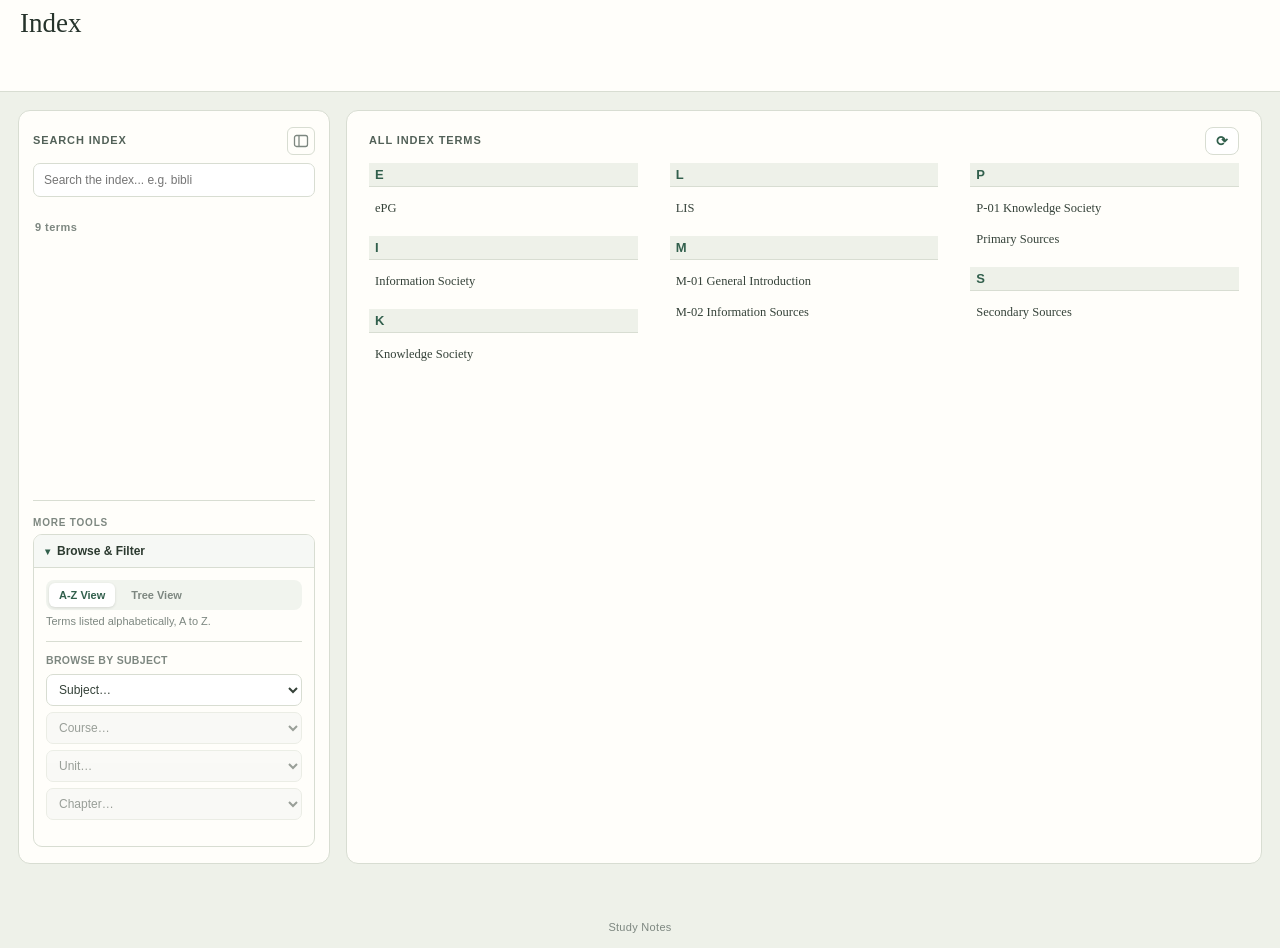
==== index-directory.html @ a04902ff "feat(index-directory): enhance sorting functionality with descriptive captions for sort views" ====
<!DOCTYPE html>
<html lang="en">
<head>
    <meta charset="UTF-8">
    <meta name="viewport" content="width=device-width, initial-scale=1.0">
    <title>Index — Study Notebook</title>

    <link rel="stylesheet" href="css/style.css">
</head>

<body class="index-directory-page">

    <header class="app-header">
        <h1>Index</h1>
    </header>

    <main class="index-directory-shell">
        <section id="index-directory-workspace" class="index-directory-workspace">

            <!-- LEFT: search + room for future index tools -->
            <aside id="index-left-panel" class="panel index-directory-left">
                <div class="panel-heading-row">
                    <div class="panel-heading">SEARCH INDEX</div>
                    <button type="button" id="index-directory-toggle" class="panel-collapse-btn"
                            title="Collapse search panel" aria-label="Collapse search panel"
                            aria-expanded="true">
                        <svg width="16" height="16" viewBox="0 0 16 16" fill="none"
                             xmlns="http://www.w3.org/2000/svg" aria-hidden="true">
                            <rect x="1.5" y="2.5" width="13" height="11" rx="2" stroke="currentColor" stroke-width="1.3"/>
                            <line x1="6" y1="2.5" x2="6" y2="13.5" stroke="currentColor" stroke-width="1.3"/>
                        </svg>
                    </button>
                </div>

                <div id="index-directory-resizer" class="panel-resizer"
                     title="Drag this RIGHT edge left/right to resize"></div>

                <div class="index-search-wrap">
                    <input type="text" id="index-directory-search" class="index-search-input"
                           placeholder="Search the index... e.g. bibli" autocomplete="off">
                </div>

                <div id="index-directory-count" class="index-directory-count"></div>

                <!-- MORE TOOLS is the umbrella section for this panel —
                     each tool inside it (starting with Browse & Filter)
                     is its own collapsible block, so future tools can
                     be added here without the panel growing unbounded. -->
                <div class="index-directory-more">
                    <div class="index-directory-more-title">MORE TOOLS</div>

                    <div class="index-tool-accordion">
                        <button type="button" id="browse-filter-toggle" class="index-tool-accordion-header"
                                aria-expanded="true" aria-controls="browse-filter-body">
                            <span class="index-tool-accordion-chevron" aria-hidden="true">▾</span>
                            <span>Browse &amp; Filter</span>
                        </button>
                        <div id="browse-filter-body" class="index-tool-accordion-body">
                            <div class="index-sort-toggle" role="tablist" aria-label="Index sort order">
                                <button type="button" class="index-sort-btn active" data-index-sort="az"
                                        title="List every term alphabetically">A-Z View</button>
                                <button type="button" class="index-sort-btn" data-index-sort="hierarchy"
                                        title="Group terms by Subject → Course → Unit → Chapter">Tree View</button>
                            </div>
                            <p id="index-sort-caption" class="index-sort-caption">Terms listed alphabetically, A to Z.</p>

                            <div class="index-scope-filter">
                                <div class="index-scope-filter-title">Browse by Subject</div>
                                <select id="scope-subject" class="index-scope-select">
                                    <option value="">Subject…</option>
                                </select>
                                <select id="scope-course" class="index-scope-select" disabled>
                                    <option value="">Course…</option>
                                </select>
                                <select id="scope-unit" class="index-scope-select" disabled>
                                    <option value="">Unit…</option>
                                </select>
                                <select id="scope-chapter" class="index-scope-select" disabled>
                                    <option value="">Chapter…</option>
                                </select>
                                <div class="index-scope-actions">
                                    <button type="button" id="scope-view-tree-btn" class="index-scope-clear-btn" hidden>View in Tree</button>
                                    <button type="button" id="scope-clear-btn" class="index-scope-clear-btn" hidden>Clear scope</button>
                                </div>
                                <div id="scope-term-count" class="index-scope-count"></div>
                            </div>
                        </div>
                    </div>
                </div>
            </aside>

            <!-- RIGHT: every index term, multi-column, scrollable -->
            <section id="index-directory-right-panel" class="panel index-directory-right">
                <div class="panel-heading-row">
                    <div class="panel-heading">ALL INDEX TERMS</div>
                    <div class="index-directory-right-controls">
                        <button type="button" id="index-directory-refresh" class="index-directory-refresh-btn"
                                title="Refresh index" aria-label="Refresh index">⟳</button>
                    </div>
                </div>
                <div id="index-directory-columns" class="index-directory-columns"></div>
                <div id="index-directory-hierarchy" class="index-directory-hierarchy" hidden></div>
            </section>

        </section>
    </main>

    <footer class="app-footer">Study Notes</footer>

    <script src="data/study-data.js"></script>
    <script src="js/index-data.js"></script>
    <script src="js/index-directory.js"></script>
</body>
</html>
---- css/style.css ----
/* =========================================================
   PROJECT ALPHA — STUDY NOTEBOOK
   Step 1: visual/layout foundation
   ========================================================= */

* {
    box-sizing: border-box;
}

:root {
    --page: #eef1e9;
    --paper: #fffefa;
    --line: #d8ddd2;
    --text: #26332b;
    --muted: #7d8780;
    --green: #315f4c;
    --green-soft: #e4ece4;
}

html,
body {
    width: 100%;
    height: 100%;
    margin: 0;
}

body {
    background: var(--page);
    color: var(--text);
    font-family: Georgia, "Times New Roman", serif;
    /* The three panels below still fill the full viewport height (see
       .workspace); this only lets the page scroll far enough to reach the
       footer instead of clipping it off. */
    overflow-x: hidden;
    overflow-y: auto;
}

.app-footer {
    height: 34px;
    margin-top: 14px;
    box-sizing: border-box;
    padding: 8px 20px;
    text-align: center;
    color: var(--muted);
    font: 11px/1 Arial, sans-serif;
    letter-spacing: .3px;
}

/* Header */
.app-header {
    height: 110px;
    padding: 0 20px;
    display: flex;
    align-items: flex-start;
    background: var(--paper);
    border-bottom: 1px solid var(--line);
}

.app-header h1 {
    margin: 0;
    padding-top: 2px;
    font-size: 27px;
    font-weight: 500;
}

/* Three-panel workspace */
.workspace {
    height: calc(100vh - 110px);
    display: grid;
    grid-template-columns: 360px minmax(300px, 1fr) 360px;
    gap: 0;
    overflow: hidden;
}

/* Panels */
.panel {
    min-width: 0;
    min-height: 0;
    margin-top: 18px;
    margin-bottom: 18px;
    background: var(--paper);
    border: 1px solid var(--line);
    border-radius: 12px;
    overflow: auto;
}

/* The panel itself exposes a narrow resize zone at its OUTER edge. */
#left-panel {
    position: relative;
}

#right-panel {
    position: relative;
}

#left-panel {
    margin-left: 18px;
    margin-right: 8px;
    padding: 16px 14px;
    overflow-x: hidden;
}

#middle-panel {
    margin-left: 10px;
    margin-right: 10px;
    padding: 0 34px 34px;
}

#right-panel {
    margin-left: 8px;
    margin-right: 18px;
    padding: 16px 14px;
    overflow-x: hidden;
}

/* Headings */
.panel-heading {
    margin-bottom: 16px;
    color: var(--muted);
    font-family: Arial, sans-serif;
    font-size: 13px;
    letter-spacing: .08em;
}

/* Middle placeholder */
#topic-content {
    max-width: 820px;
    margin: 0 auto;
}

#topic-content > h2 {
    margin: 0 0 8px;
    font-size: 20px;
    font-weight: 700;
    font-style: normal;
    color: var(--text);
    text-align: left;
}

#topic-content > p {
    margin: 0;
    color: var(--muted);
    font-size: 17px;
    line-height: 1.6;
    font-style: italic;
    text-align: center;
}

/* Uploaded/authored content (Definition, Explanation, Example) reads
   as plain, left-aligned book content — not centered/italic like the
   "select a topic" placeholder above. */
.topic-section {
    text-align: left;
}

/* =========================================================
   Responsive foundation
   ========================================================= */

@media (max-width: 900px) {
    body {
        overflow: auto;
    }

    .workspace {
        height: auto;
        overflow: visible;
        grid-template-columns: 240px minmax(0, 1fr);
    }

    #right-panel {
        grid-column: 1 / -1;
        margin: 10px 18px 18px;
    }
}

@media (max-width: 650px) {
    .workspace {
        display: block;
    }

    .panel {
        margin: 10px 12px;
        height: auto;
        max-height: none;
    }

    #middle-panel {
        padding: 0 20px 25px;
    }
}


/* =========================================================
   STEP 2 — HORIZONTAL PANEL RESIZERS
   Only LEFT/RIGHT panel WIDTH can be changed by dragging.
   Panel HEIGHT is not resizable.

   Desktop-only: scoped to min-width:901px so it never fights
   the mobile/tablet layout rules above. Previously this rule
   had no media guard at all, so it silently overrode the
   900px and 650px mobile rules' grid-template-columns for any
   viewport between 650px-900px (tablets, phones in landscape,
   phablets) — forcing a 1020px-wide 3-column grid onto a
   narrower screen. Combined with .workspace's overflow:hidden,
   that pushed the right-panel (References/Index) off-screen
   with no scrollbar to reach it.
   ========================================================= */

@media (min-width: 901px) {
    .workspace {
        --left-width: 360px;
        --right-width: 360px;
        grid-template-columns:
            var(--left-width)
            minmax(300px, 1fr)
            var(--right-width);
        /* Progressive enhancement: smooth column resize when a panel
           is collapsed/expanded via the toggle button. Dragging (STEP 2)
           still updates the same custom properties directly, so this
           transition only visibly plays on the collapse/expand action
           (JS briefly disables it during drag — see enablePanelResizing). */
        transition: grid-template-columns 220ms ease;
    }
}

/* =========================================================
   STEP 4 — SIDEBAR COLLAPSE (in addition to drag-to-resize)
   Left/right panels can be collapsed to a slim strip via a
   toggle button. Collapsing does not remove the drag-resizer
   from the DOM — it is just disabled/hidden while collapsed —
   so expanding restores the previous drag-resize behaviour
   unchanged. The freed width is absorbed by the middle CONTENT
   panel automatically, since it is the grid's 1fr track.
   ========================================================= */

.panel-heading-row {
    display: flex;
    align-items: center;
    justify-content: space-between;
    gap: 8px;
    margin-bottom: 8px;
}

.panel-heading-row .panel-heading {
    margin-bottom: 0;
}

.right-panel-header {
    display: flex;
    align-items: center;
    gap: 10px;
    margin: 0 0 14px;
}

.right-panel-header .right-panel-tabs {
    margin: 0;
    padding-bottom: 0;
    border-bottom: 0;
    flex: 1;
    min-width: 0;
}

.panel-collapse-btn {
    flex: none;
    display: flex;
    align-items: center;
    justify-content: center;
    width: 28px;
    height: 28px;
    padding: 0;
    background: transparent;
    border: 1px solid var(--line);
    border-radius: 6px;
    color: var(--muted);
    cursor: pointer;
}

.panel-collapse-btn:hover {
    background: #f1f4ee;
    color: var(--green);
    border-color: #aebcb1;
}

/* Collapsed state: hide everything in the panel except its
   heading row/toggle button, and shrink to a slim strip. */
#left-panel.panel-collapsed,
#right-panel.panel-collapsed {
    padding-left: 8px;
    padding-right: 8px;
    overflow: hidden;
}

#left-panel.panel-collapsed .panel-heading-row,
#right-panel.panel-collapsed .right-panel-header {
    justify-content: center;
}

#left-panel.panel-collapsed .panel-heading,
#left-panel.panel-collapsed .tree-toolbar,
#left-panel.panel-collapsed #study-tree,
#left-panel.panel-collapsed #tree-actions {
    display: none;
}

#right-panel.panel-collapsed .right-panel-tabs,
#right-panel.panel-collapsed #right-tab-references,
#right-panel.panel-collapsed #right-tab-mcq,
#right-panel.panel-collapsed #right-tab-index {
    display: none;
}

/* The drag-resizer is only meaningful while its panel is expanded. */
#left-panel.panel-collapsed #left-resizer,
#right-panel.panel-collapsed #right-resizer {
    display: none;
}

@media (max-width: 900px) {
    /* Collapse is a desktop feature, same scope as drag-resize (STEP 2). */
    .panel-collapse-btn {
        display: none;
    }
}

.panel-resizer {
    position: absolute;
    top: 0;
    bottom: 0;
    width: 16px;
    cursor: col-resize;
    z-index: 100;
}

/* LEFT panel: resize on its RIGHT edge */
#left-resizer {
    right: -8px;
}

/* RIGHT panel: resize on its LEFT edge */
#right-resizer {
    left: -8px;
}

.panel-resizer::after {
    content: "";
    position: absolute;
    top: 0;
    bottom: 0;
    left: 7px;
    width: 2px;
    background: transparent;
    border-radius: 2px;
}

.panel-resizer:hover::after,
body.resizing-panels .panel-resizer::after {
    background: #aebcb1;
}

body.resizing-panels {
    cursor: col-resize;
    user-select: none;
}

body.resizing-panels .workspace {
    transition: none;
}


/* =========================================================
   STEP 3 — EXPANDABLE INDEX TREE
   ========================================================= */

.tree-node {
    margin: 1px 0;
}

.tree-row {
    min-height: 34px;
    display: flex;
    align-items: center;
    gap: 3px;
    border-radius: 7px;
}

.tree-row:hover {
    background: #f1f4ef;
}

.tree-toggle {
    width: 20px;
    height: 26px;
    flex: 0 0 20px;
    padding: 0;
    border: 0;
    background: transparent;
    color: #7d8780;
    cursor: pointer;
    font-family: Arial, sans-serif;
    font-size: 12px;
}

.tree-label {
    flex: 1;
    min-width: 0;
    padding: 7px 5px;
    border: 0;
    border-radius: 7px;
    background: transparent;
    color: #26332b;
    text-align: left;
    cursor: pointer;
    font-family: Arial, sans-serif;
    font-size: 14px;
    white-space: nowrap;
    overflow: hidden;
    text-overflow: ellipsis;
}

.tree-label:hover {
    color: #315f4c;
}

.tree-label.active {
    background: #e4ece4;
    color: #315f4c;
    font-weight: 600;
}

.tree-children {
    margin-left: 10px;
    padding-left: 10px;
    border-left: 1px solid #d8ddd2;
}

.tree-children[hidden] {
    display: none;
}


/* =========================================================
   STEP 4 — TOPIC CONTENT
   ========================================================= */

.topic-content-inner {
    max-width: 820px;
    margin: 0 auto;
    text-align: left;
}

.topic-eyebrow {
    margin-bottom: 8px;
    color: var(--green);
    font-family: Arial, sans-serif;
    font-size: 12px;
    letter-spacing: .08em;
    text-transform: uppercase;
}

.topic-title {
    margin: 0 0 18px;
    color: var(--text);
    font-size: 34px;
    font-weight: 500;
}

.topic-block {
    margin-top: 28px;
}

.topic-block h3 {
    margin: 0 0 10px;
    color: #3b4940;
    font-size: 18px;
    font-weight: 500;
}

.topic-block p {
    margin: 0;
    color: #536058;
    font-size: 17px;
    line-height: 1.7;
}

.key-points {
    margin: 0;
    padding-left: 22px;
    color: #536058;
    font-size: 16px;
    line-height: 1.8;
}

#topic-content .empty-topic {
    text-align: center;
    padding-top: 25px;
}


/* =========================================================
   STEP 5 — RESOURCES PANEL
   ========================================================= */

.resource-list {
    display: flex;
    flex-direction: column;
    gap: 9px;
}

.resource-card {
    display: block;
    padding: 11px 10px;
    border: 1px solid var(--line);
    border-radius: 9px;
    background: #fffefa;
    color: inherit;
    text-decoration: none;
}

.resource-card:hover {
    background: #f3f6f0;
    border-color: #bdcbbf;
}

.resource-type {
    margin-bottom: 4px;
    color: var(--green);
    font-family: Arial, sans-serif;
    font-size: 10px;
    font-weight: 700;
    letter-spacing: .08em;
    text-transform: uppercase;
}

.resource-title {
    color: #314035;
    font-family: Arial, sans-serif;
    font-size: 13px;
    font-weight: 600;
    line-height: 1.4;
}

.resource-description {
    margin-top: 4px;
    color: var(--muted);
    font-family: Arial, sans-serif;
    font-size: 11px;
    line-height: 1.4;
}

.resources-empty {
    color: var(--muted);
    font-family: Arial, sans-serif;
    font-size: 13px;
    line-height: 1.5;
}





/* Dedicated MCQ page */
.mcq-page {
    overflow: hidden;
}

#mcq-page-root {
    height: calc(100vh - 110px);
    display: flex;
    flex-direction: column;
}

#mcq-page-root .mcq-setup {
    flex: 0 0 auto;
}

#mcq-page-root .mcq-workspace {
    flex: 1;
    min-height: 0;
}

/* =========================================================
   STEP 8 — MCQ RESULT
   ========================================================= */
#mcq-submit {
    width: 100%;
    margin-top: 22px;
    padding: 9px 10px;
    border: 1px solid #9bb2a2;
    border-radius: 7px;
    background: var(--green-soft);
    color: var(--green);
    cursor: pointer;
    font-family: Arial, sans-serif;
    font-size: 12px;
    font-weight: 700;
}

.mcq-result {
    position: absolute;
    inset: 0;
    z-index: 20;
    overflow: auto;
    padding: 55px;
    background: var(--paper);
}
.mcq-result[hidden] { display: none; }

.result-title {
    margin-bottom: 25px;
    color: var(--green);
    font-family: Arial, sans-serif;
    font-size: 12px;
    font-weight: 700;
    letter-spacing: .1em;
}
#result-summary {
    display: grid;
    grid-template-columns: repeat(4, minmax(100px, 1fr));
    gap: 12px;
    max-width: 850px;
}
.result-stat {
    padding: 18px;
    border: 1px solid var(--line);
    border-radius: 9px;
    background: #fafaf5;
}
.result-stat-label {
    margin-bottom: 5px;
    color: var(--muted);
    font-family: Arial, sans-serif;
    font-size: 11px;
}
.result-stat-value {
    color: var(--green);
    font-family: Arial, sans-serif;
    font-size: 22px;
    font-weight: 700;
}
#result-details {
    max-width: 850px;
    margin-top: 25px;
    border-top: 1px solid var(--line);
}
.result-question {
    padding: 15px 0;
    border-bottom: 1px solid var(--line);
    font-family: Arial, sans-serif;
    font-size: 13px;
    line-height: 1.5;
}
.result-question.correct {
    border-left: 3px solid #9bb2a2;
    padding-left: 12px;
}
.result-question.wrong {
    border-left: 3px solid #c9a9a9;
    padding-left: 12px;
}
#mcq-retry {
    margin-top: 25px;
    padding: 9px 14px;
    border: 1px solid var(--line);
    border-radius: 7px;
    background: white;
    color: var(--green);
    cursor: pointer;
    font-family: Arial, sans-serif;
}
@media (max-width: 700px) {
    .mcq-result { padding: 30px 20px; }
    #result-summary { grid-template-columns: repeat(2, 1fr); }
}

#download-report {
    margin-top: 25px;
    margin-right: 8px;
    padding: 9px 14px;
    border: 1px solid #9bb2a2;
    border-radius: 7px;
    background: var(--green-soft);
    color: var(--green);
    cursor: pointer;
    font-family: Arial, sans-serif;
    font-size: 12px;
    font-weight: 700;
}
#download-report:hover {
    background: #dce8de;
}

/* =========================================================
   STEP 10 — RESOURCE MODEL
   ========================================================= */

.resource-source {
    margin-top: 6px;
    color: var(--muted);
    font-family: Arial, sans-serif;
    font-size: 10px;
}

/* =========================================================
   STEP 13 — CONTROLLED CANONICAL TREE EXTENSION
   ========================================================= */

.tree-toolbar{display:flex;align-items:center;justify-content:space-between;padding:4px 12px;border-bottom:1px solid var(--line)}
.tree-toolbar-title{color:var(--muted);font:700 10px Arial,sans-serif;letter-spacing:.08em}
.tree-add-button{padding:5px 9px;border:1px solid var(--line);border-radius:6px;background:#fff;color:var(--green);cursor:pointer;font:700 11px Arial,sans-serif}
.tree-add-button:disabled{opacity:.45;cursor:default}
.tree-actions{position:absolute;z-index:30;top:72px;left:12px;right:12px;padding:10px;border:1px solid var(--line);border-radius:8px;background:#fff;box-shadow:0 8px 22px rgba(0,0,0,.08)}
.tree-actions[hidden]{display:none}
.tree-action-title{margin-bottom:7px;color:var(--muted);font:700 9px Arial,sans-serif;letter-spacing:.08em}
.tree-action-option{display:block;width:100%;margin-top:5px;padding:8px 9px;border:1px solid var(--line);border-radius:6px;background:#fff;color:#354239;cursor:pointer;text-align:left;font:11px Arial,sans-serif}
.tree-action-option:hover{background:#f3f6f0}
.structure-dialog-backdrop{position:fixed;inset:0;z-index:100;display:flex;align-items:center;justify-content:center;padding:20px;background:rgba(28,38,31,.28)}
.structure-dialog{width:min(430px,100%);max-height:85vh;overflow-y:auto;padding:22px;border:1px solid var(--line);border-radius:10px;background:#fff;box-shadow:0 18px 50px rgba(0,0,0,.16)}
.structure-dialog h3{margin:0 0 7px;color:var(--green);font:700 14px Arial,sans-serif}
.structure-dialog p{margin:0 0 15px;color:var(--muted);font:12px/1.5 Arial,sans-serif}
.structure-dialog input,.structure-dialog textarea{width:100%;box-sizing:border-box;margin-bottom:10px;padding:9px 10px;border:1px solid var(--line);border-radius:7px;font:12px Arial,sans-serif}
.structure-dialog textarea{min-height:110px;resize:vertical}
.structure-dialog-actions{display:flex;justify-content:flex-end;gap:8px}
.structure-dialog-actions button{padding:8px 12px;border:1px solid var(--line);border-radius:7px;background:#fff;color:var(--green);cursor:pointer;font:700 11px Arial,sans-serif}
.structure-dialog-actions .save{border-color:#9bb2a2;background:var(--green-soft)}

/* ALPHA-PLUS — RIGHT PANEL TABS (References | Index) */
.right-panel-tabs{display:flex;gap:4px;margin:0 0 14px;padding-bottom:8px;border-bottom:1px solid var(--line)}
.right-panel-tab{padding:7px 10px;border:0;border-radius:6px;background:transparent;color:#6a746d;cursor:pointer;font:700 10px Arial,sans-serif;letter-spacing:.06em}
.right-panel-tab:hover{background:#f1f4ee}
.right-panel-tab.active{background:var(--green-soft);color:var(--green)}
.right-tab-view{}

/* =========================================================
   RIGHT PANEL — MCQ TAB (embedded) + "open in new tab" action
   available on both the MCQ tab and the Index tab.
   ========================================================= */

.right-tab-action-row {
    display: flex;
    justify-content: flex-end;
    margin-bottom: 10px;
}

.right-tab-newtab-btn {
    padding: 6px 12px;
    border: 1px solid #9bb2a2;
    border-radius: 7px;
    background: var(--green-soft);
    color: var(--green);
    cursor: pointer;
    font-family: Arial, sans-serif;
    font-size: 11px;
    font-weight: 700;
    letter-spacing: .03em;
}

.right-tab-newtab-btn:hover {
    background: #dce8de;
}

.right-tab-iframe {
    display: block;
    width: 100%;
    height: calc(100vh - 260px);
    min-height: 420px;
    border: 1px solid var(--line);
    border-radius: 10px;
    background: var(--paper);
}

/* =========================================================
   INDEX DIRECTORY PAGE (index-directory.html)
   Dedicated two-panel Index reference, opened via the main
   notebook's Index tab "Open in new tab" action:
     LEFT  = search box + reserved space for future index
             tools. Draggable + collapsible, same mechanism
             as the main notebook's side panels.
     RIGHT = every index term across the whole notebook, laid
             out in up to 3 CSS columns with no rule between
             them, scrollable to see the entire list.
   ========================================================= */

.index-directory-shell {
    padding: 0 18px 18px;
}

.index-directory-workspace {
    height: calc(100vh - 110px);
    display: grid;
    grid-template-columns: var(--idx-left-width, 320px) minmax(300px, 1fr);
    gap: 0;
    overflow: hidden;
}

@media (min-width: 901px) {
    .index-directory-workspace {
        --idx-left-width: 320px;
        transition: grid-template-columns 220ms ease;
    }
}

body.index-directory-resizing .index-directory-workspace {
    transition: none;
}

.index-directory-left {
    position: relative;
    margin-left: 0;
    margin-right: 8px;
    padding: 16px 14px;
    overflow-x: hidden;
    display: flex;
    flex-direction: column;
}

#index-directory-resizer {
    right: -8px;
}

.index-directory-right {
    margin-left: 8px;
    margin-right: 0;
    padding: 16px 22px;
}

.index-directory-count {
    margin: 10px 2px 0;
    color: var(--muted);
    font: 700 11px Arial, sans-serif;
    letter-spacing: .04em;
}

/* ALPHA-PLUS — INDEX DIRECTORY: manual refresh, since this page's
   study data is only ever fetched once, on load (see index-directory.js) */
.index-directory-refresh-btn {
    margin-top: 12px;
    padding: 8px 10px;
    width: 100%;
    border: 1px solid var(--line);
    border-radius: 8px;
    background: #fff;
    color: var(--green);
    font: 700 11.5px Arial, sans-serif;
    cursor: pointer;
}
.index-directory-refresh-btn:hover { background: var(--green-soft); }
.index-directory-refresh-btn:disabled { opacity: .6; cursor: default; }
.index-directory-refresh-note {
    margin: 6px 2px 0;
    color: var(--muted);
    font-size: 10.5px;
    line-height: 1.4;
}

/* ALPHA-PLUS — INDEX DIRECTORY: refresh icon button + sort toggle,
   grouped together in the right panel's top-right corner */
.index-directory-right-controls { display: flex; align-items: center; gap: 8px; }
#index-directory-refresh.index-directory-refresh-btn {
    margin-top: 0;
    width: auto;
    padding: 6px 10px;
    font-size: 14px;
    line-height: 1;
}

/* ALPHA-PLUS — INDEX DIRECTORY: "Add a term" mini-form (left panel,
   where the old Refresh button used to sit) */
.index-directory-add { margin-top: 12px; padding-top: 14px; border-top: 1px solid var(--line); }
.index-scope-filter{margin-top:12px;padding-top:12px;border-top:1px solid var(--line);display:flex;flex-direction:column;gap:6px}
.index-scope-filter-title{font:700 10.5px Arial,sans-serif;letter-spacing:.03em;color:var(--muted);text-transform:uppercase;margin-bottom:2px}
.index-scope-select{width:100%;box-sizing:border-box;padding:7px 8px;border:1px solid var(--line);border-radius:7px;font:12px Arial,sans-serif;background:#fff;color:#354239}
.index-scope-select:disabled{opacity:.5;cursor:not-allowed;background:#f5f5f3}
.index-scope-clear-btn{align-self:flex-start;margin-top:2px;padding:5px 10px;border:1px solid var(--line);border-radius:7px;background:#fff;color:var(--green);cursor:pointer;font:700 10.5px Arial,sans-serif}
.index-scope-actions{display:flex;gap:6px;flex-wrap:wrap}
.index-scope-clear-btn:hover{background:var(--green-soft)}
.index-scope-count{font:700 12px Arial,sans-serif;color:var(--green);margin-top:2px}
.index-sort-caption{margin:4px 0 0;font:11px Arial,sans-serif;color:var(--muted);line-height:1.35}
.index-hierarchy-node-flash{animation:index-hierarchy-flash 1.6s ease}
@keyframes index-hierarchy-flash{0%{background:var(--green-soft)}100%{background:transparent}}
.index-add-row { display: flex; gap: 6px; margin-top: 6px; }
.index-add-row .index-search-input { flex: 1; }
.index-add-btn {
    padding: 0 12px;
    border: 1px solid var(--green);
    border-radius: 8px;
    background: var(--green);
    color: #fff;
    font: 700 11.5px Arial, sans-serif;
    cursor: pointer;
    white-space: nowrap;
}
.index-add-btn:hover { opacity: .9; }
.index-add-btn:disabled { opacity: .5; cursor: default; }

/* ALPHA-PLUS — INDEX DIRECTORY: per-row delete ("×") */
.index-term-row { display: flex; align-items: center; gap: 6px; }
.index-term-row .index-term-name { cursor: pointer; }
.index-term-row .index-term-alias-of { cursor: pointer; }
.index-term-delete-btn {
    margin-left: auto;
    border: none;
    background: transparent;
    color: var(--muted);
    font-size: 15px;
    line-height: 1;
    cursor: pointer;
    padding: 2px 6px;
    border-radius: 4px;
    opacity: 0;
}
.index-term-row:hover .index-term-delete-btn { opacity: 1; }
.index-term-delete-btn:hover { background: #fbe4e4; color: #b5423e; }

.index-sort-toggle { display: flex; gap: 6px; background: #f1f4ee; border-radius: 8px; padding: 3px; }
.index-sort-btn {
    padding: 6px 10px;
    border: none;
    border-radius: 6px;
    background: transparent;
    color: var(--muted);
    font: 700 11px Arial, sans-serif;
    cursor: pointer;
}
.index-sort-btn.active { background: #fff; color: var(--green); box-shadow: 0 1px 3px rgba(0,0,0,.12); }

/* ALPHA-PLUS — INDEX DIRECTORY: "By Subject" hierarchy view —
   Subject → Course → Unit → Chapter → Topic, indented, only
   branches that actually have a term anywhere below them render. */
.index-directory-hierarchy { padding: 4px 2px 24px; }
.index-hierarchy-node { margin: 4px 0; }
.index-hierarchy-heading {
    color: #354239;
    font: 700 13px Arial, sans-serif;
}
.index-hierarchy-depth-0 > .index-hierarchy-heading { font-size: 15px; color: var(--green); margin-top: 18px; }
.index-hierarchy-depth-1 > .index-hierarchy-heading { font-size: 14px; }
.index-hierarchy-depth-2 > .index-hierarchy-heading,
.index-hierarchy-depth-3 > .index-hierarchy-heading,
.index-hierarchy-depth-4 > .index-hierarchy-heading { font-size: 12.5px; font-weight: 600; color: #4a564c; }
.index-hierarchy-node .index-hierarchy-node { margin-left: 18px; border-left: 2px solid var(--line); padding-left: 10px; }
.index-hierarchy-terms { display: flex; flex-wrap: wrap; gap: 6px; margin: 6px 0 6px; }
.index-hierarchy-term-chip {
    padding: 3px 9px;
    background: var(--green-soft);
    color: var(--green);
    border-radius: 999px;
    font: 500 11.5px Arial, sans-serif;
    cursor: pointer;
}
.index-hierarchy-term-chip:hover { background: #cfe0d1; }

.index-directory-more {
    margin-top: auto;
    padding-top: 16px;
    border-top: 1px solid var(--line);
}

.index-directory-more-title {
    margin-bottom: 6px;
    color: var(--muted);
    font: 700 10px Arial, sans-serif;
    letter-spacing: .08em;
}

.index-tool-accordion { border: 1px solid var(--line); border-radius: 9px; overflow: hidden; }
.index-tool-accordion-header {
    width: 100%;
    display: flex;
    align-items: center;
    gap: 7px;
    padding: 9px 11px;
    border: none;
    background: #f6f8f5;
    color: #2c3a30;
    font: 700 12px Arial, sans-serif;
    text-align: left;
    cursor: pointer;
}
.index-tool-accordion-header:hover { background: var(--green-soft); }
.index-tool-accordion-chevron {
    display: inline-block;
    transition: transform .15s ease;
    color: var(--green);
    font-size: 10px;
}
.index-tool-accordion-header[aria-expanded="false"] .index-tool-accordion-chevron { transform: rotate(-90deg); }
.index-tool-accordion-body { padding: 12px; border-top: 1px solid var(--line); }
.index-tool-accordion-body[hidden] { display: none; }

.index-directory-more-note {
    margin: 0;
    color: var(--muted);
    font-size: 12px;
    line-height: 1.5;
}

/* Up to 3 columns, sized responsively, with NO vertical rule
   between them. */
.index-directory-columns {
    columns: 3 240px;
    column-gap: 32px;
    column-rule: none;
}

.index-directory-columns .index-letter-group {
    break-inside: avoid-column;
    margin-bottom: 14px;
}

/* Sticky letter headings only make sense in a single-column
   list — inside CSS columns every column would try to stick
   its own heading to the same spot, so pin them in place here. */
.index-directory-columns .index-letter-heading {
    position: static;
}

.index-directory-left.panel-collapsed {
    padding-left: 8px;
    padding-right: 8px;
    overflow: hidden;
}

.index-directory-left.panel-collapsed .panel-heading-row {
    justify-content: center;
}

.index-directory-left.panel-collapsed .panel-heading,
.index-directory-left.panel-collapsed .index-search-wrap,
.index-directory-left.panel-collapsed .index-directory-count,
.index-directory-left.panel-collapsed .index-directory-more {
    display: none;
}

.index-directory-left.panel-collapsed #index-directory-resizer {
    display: none;
}

@media (max-width: 900px) {
    .index-directory-workspace {
        height: auto;
        overflow: visible;
        display: block;
    }

    .index-directory-left,
    .index-directory-right {
        margin: 10px 0;
    }

    #index-directory-resizer,
    #index-directory-toggle {
        display: none;
    }

    .index-directory-columns {
        columns: 1;
    }
}

/* ALPHA-PLUS — INDEX (A–Z, book-style) */
/* ALPHA-PLUS — INDEX TERMS: scope toggle (This Topic / Full A-Z Glossary) */
.index-scope-toggle{display:flex;gap:6px;margin-bottom:12px;background:#f1f4ee;border-radius:8px;padding:3px}
.index-scope-btn{flex:1;padding:7px 8px;border:none;border-radius:6px;background:transparent;color:var(--muted);font:600 11.5px Arial,sans-serif;cursor:pointer}
.index-scope-btn.active{background:#fff;color:var(--green);box-shadow:0 1px 3px rgba(0,0,0,.12)}
.index-scoped-list{font-family:Arial,sans-serif}

/* ALPHA-PLUS — INDEX TERMS: {{}} auto-detected + manually marked spans
   inside rendered content (js/richcontent.js + js/app.js manual marking) */
.rc-index-term{background:var(--green-soft);color:var(--green);border-radius:4px;padding:0 3px;cursor:default;border-bottom:2px solid rgba(90,140,110,.35)}
.rc-index-term.manual{border-bottom-style:dashed}
.rc-index-term-flash{animation:rcIndexTermFlash 1.6s ease}
@keyframes rcIndexTermFlash{
    0%{background:#ffe9a8}
    100%{background:var(--green-soft)}
}

/* ALPHA-PLUS — INDEX TERMS: custom right-click context menu
   (replaces the browser default on the content panel) */
.index-context-menu{position:absolute;z-index:1000;background:#fff;border:1px solid var(--line);border-radius:8px;box-shadow:0 10px 28px rgba(0,0,0,.18);padding:4px;min-width:180px}
.index-context-menu-item{display:block;width:100%;box-sizing:border-box;text-align:left;padding:8px 10px;border:none;background:transparent;border-radius:6px;font:12.5px Arial,sans-serif;color:#354239;cursor:pointer}
.index-context-menu-item:hover{background:var(--green-soft);color:var(--green)}

.index-search-wrap{position:relative;margin-bottom:14px}
.index-search-input{width:100%;box-sizing:border-box;padding:9px 10px;border:1px solid var(--line);border-radius:7px;font:12px Arial,sans-serif;background:#fff;color:var(--text)}
.index-search-input:focus{outline:none;border-color:#9bb2a2}
.index-suggestions{position:absolute;z-index:40;top:calc(100% + 4px);left:0;right:0;max-height:260px;overflow:auto;background:#fff;border:1px solid var(--line);border-radius:8px;box-shadow:0 10px 28px rgba(0,0,0,.12)}
.index-suggestion-item{padding:8px 10px;cursor:pointer;font:12px Arial,sans-serif;color:#354239;border-bottom:1px solid var(--line)}
.index-suggestion-item:last-child{border-bottom:0}
.index-suggestion-item:hover,.index-suggestion-item.active{background:var(--green-soft);color:var(--green)}
.index-suggestion-term{font-weight:700}
.index-suggestion-path{display:block;margin-top:2px;color:var(--muted);font-size:10px}
.index-suggestion-empty{padding:10px;color:var(--muted);font:12px Arial,sans-serif;text-align:center}

.index-az-list{font-family:Arial,sans-serif}
.index-letter-group{margin-bottom:10px}
.index-letter-heading{position:sticky;top:0;z-index:2;margin:0 0 4px;padding:4px 6px;background:var(--page);color:var(--green);font:700 13px Arial,sans-serif;border-bottom:1px solid var(--line)}
.index-term-row{padding:6px 6px;cursor:pointer;border-radius:6px;font-size:12.5px;color:#354239;display:flex;justify-content:space-between;align-items:baseline;gap:8px}
.index-term-row:hover{background:#f1f4ee;color:var(--green)}
.index-term-name{flex:1}
.index-term-alias-of{color:var(--muted);font-size:10px;font-style:italic}
.index-empty-note{padding:12px 4px;color:var(--muted);font:12px/1.5 Arial,sans-serif}

/* ALPHA-PLUS — index term picker (when a term matches more than one topic) */
.index-picker-list{margin-top:8px}
.index-picker-option{width:100%;box-sizing:border-box;margin-top:6px;padding:9px 10px;border:1px solid var(--line);border-radius:7px;background:#fff;color:#354239;cursor:pointer;text-align:left;font:12px Arial,sans-serif}
.index-picker-option:hover{background:var(--green-soft);color:var(--green)}
.index-picker-option-title{display:block;font-weight:600}
.index-picker-option-path{display:block;margin-top:3px;color:var(--muted);font-size:10.5px;font-style:italic}

/* ALPHA-PLUS — Markdown upload / empty-content state */
.empty-content-block{max-width:520px;margin:26px auto 0;padding:22px;border:1px dashed var(--line);border-radius:10px;text-align:center;background:#fafaf6}
.empty-content-block p{margin:0 0 14px;color:var(--muted);font:12px/1.6 Arial,sans-serif}
.markdown-upload-input{display:none}
.content-status-row{display:flex;align-items:center;gap:10px;flex-wrap:wrap}
.content-status-tag{padding:3px 8px;border-radius:5px;background:var(--green-soft);color:var(--green);font:700 10px Arial,sans-serif;letter-spacing:.04em}

/* STEP 12 — CONTENT LAYERS */
.content-layer-tabs{display:flex;gap:4px;margin:0 0 22px;padding-bottom:8px;border-bottom:1px solid var(--line)}
.content-layer-tab{padding:7px 10px;border:0;border-radius:6px;background:transparent;color:#6a746d;cursor:pointer;font:700 10px Arial,sans-serif;letter-spacing:.06em}
.content-layer-tab:hover{background:#f1f4ef}
.content-layer-tab.active{background:var(--green-soft);color:var(--green)}
.layer-heading{margin-bottom:8px;color:var(--green);font:700 11px Arial,sans-serif;letter-spacing:.08em}
.layer-note{margin-bottom:20px;color:var(--muted);font:12px/1.5 Arial,sans-serif}
.community-card{margin:12px 0;padding:15px;border:1px solid var(--line);border-radius:8px;background:#fafaf5}
.community-meta{margin-bottom:7px;color:var(--muted);font:10px Arial,sans-serif;text-transform:uppercase;display:flex;align-items:center;gap:8px;flex-wrap:wrap}
.community-delete-btn{margin-left:auto;padding:3px 8px;border:1px solid #d99;border-radius:5px;background:#fff;color:#b33;cursor:pointer;font:10px Arial,sans-serif;text-transform:none}
.community-delete-btn:hover{background:#fdeaea}
.content-action-row{display:flex;flex-wrap:wrap;gap:8px;margin-top:18px}
.content-action-row-top{margin-top:0;margin-bottom:14px;justify-content:flex-end}
.content-action{padding:8px 11px;border:1px solid var(--line);border-radius:7px;background:#fff;color:var(--green);cursor:pointer;font:700 11px Arial,sans-serif}
.topic-diagrams{display:flex;flex-wrap:wrap;gap:12px;margin-top:8px}
.topic-diagram-img{max-width:100%;width:280px;border:1px solid var(--line);border-radius:8px;cursor:zoom-in;background:#fff}
.content-action.primary{border-color:#9bb2a2;background:var(--green-soft)}
.my-notes-editor{width:100%;min-height:180px;box-sizing:border-box;resize:vertical;padding:12px;border:1px solid var(--line);border-radius:8px;background:#fff;color:#354239;font:13px/1.6 Arial,sans-serif}
.drive-note{margin-top:10px;padding:10px;border-radius:7px;background:#f4f6f2;color:var(--muted);font:11px/1.5 Arial,sans-serif}

/* =========================================================
   STEP 14 — AUTHOR EDITOR
   ========================================================= */

.author-page {
    min-height: 100vh;
    background: var(--page);
}

.author-header {
    display: flex;
    align-items: center;
    justify-content: space-between;
    gap: 15px;
    padding: 15px 22px;
    border-bottom: 1px solid var(--line);
    background: #fff;
}

.author-header-title {
    color: var(--green);
    font: 700 13px Arial, sans-serif;
    letter-spacing: .08em;
}

.author-header-note {
    color: var(--muted);
    font: 11px Arial, sans-serif;
}

.author-layout {
    display: grid;
    grid-template-columns: 290px minmax(0, 1fr);
    height: calc(100vh - 58px);
    min-height: 0;
}

.author-editor {
    padding: 30px;
    overflow-y: auto;
    min-height: 0;
}

.author-tree {
    padding: 18px;
    border-right: 1px solid var(--line);
    background: #f8faf6;
    overflow: auto;
}

.author-tree-actions {
    display: flex;
    gap: 7px;
    margin-bottom: 14px;
}

.author-tree-actions button,
.author-save-button,
.author-add-button {
    padding: 7px 10px;
    border: 1px solid var(--line);
    border-radius: 7px;
    background: #fff;
    color: var(--green);
    cursor: pointer;
    font: 700 10px Arial, sans-serif;
}

.author-save-button,
.author-add-button.primary {
    border-color: #9bb2a2;
    background: var(--green-soft);
}

.author-editor {
    padding: 30px;
    overflow: auto;
}

.author-editor-card {
    max-width: 850px;
    padding: 22px;
    border: 1px solid var(--line);
    border-radius: 10px;
    background: #fff;
}

.author-editor-card h1 {
    margin: 0 0 6px;
    color: var(--green);
    font: 700 18px Arial, sans-serif;
}

.author-editor-card .editor-type {
    margin-bottom: 22px;
    color: var(--muted);
    font: 10px Arial, sans-serif;
    text-transform: uppercase;
    letter-spacing: .08em;
}

.author-field {
    margin-bottom: 17px;
}

.author-field label {
    display: block;
    margin-bottom: 6px;
    color: var(--green);
    font: 700 10px Arial, sans-serif;
    letter-spacing: .06em;
    text-transform: uppercase;
}

.author-field input,
.author-field textarea {
    width: 100%;
    box-sizing: border-box;
    padding: 10px 11px;
    border: 1px solid var(--line);
    border-radius: 7px;
    background: #fff;
    color: #354239;
    font: 13px/1.55 Arial, sans-serif;
}

.author-field textarea {
    min-height: 130px;
    resize: vertical;
}

.author-keypoint-row {
    display: flex;
    gap: 7px;
    margin-bottom: 7px;
}

.author-keypoint-row input {
    flex: 1;
}

.author-resource-row,
.author-mcq-row {
    display: flex;
    flex-direction: column;
    gap: 6px;
    padding: 10px;
    margin-bottom: 10px;
    border: 1px solid var(--line);
    border-radius: 7px;
    background: #fafcfa;
}

.author-resource-row input,
.author-resource-row select,
.author-mcq-row input,
.author-mcq-row select,
.author-mcq-row textarea {
    width: 100%;
    box-sizing: border-box;
    padding: 8px 9px;
    border: 1px solid var(--line);
    border-radius: 6px;
    background: #fff;
    color: #354239;
    font: 12px/1.5 Arial, sans-serif;
}

.author-mcq-row textarea {
    min-height: 60px;
    resize: vertical;
}

.author-resource-row button,
.author-mcq-row button {
    align-self: flex-end;
}

.author-small-button {
    padding: 6px 8px;
    border: 1px solid var(--line);
    border-radius: 6px;
    background: #fff;
    cursor: pointer;
    color: var(--muted);
}

.author-status {
    min-height: 18px;
    margin-top: 12px;
    color: var(--muted);
    font: 11px Arial, sans-serif;
}

.author-help {
    margin-top: 18px;
    padding: 12px;
    border-radius: 8px;
    background: #f4f6f2;
    color: var(--muted);
    font: 11px/1.55 Arial, sans-serif;
}

@media (max-width: 800px) {
    .author-layout {
        grid-template-columns: 1fr;
    }
    .author-tree {
        max-height: 280px;
        border-right: 0;
        border-bottom: 1px solid var(--line);
    }
}


/* STEP 16 — OPEN-ENDED CANONICAL TREE */
.tree-action-option{white-space:normal}

/* =========================================================
   STEP 17 — COMMUNITY CONTRIBUTION
   ========================================================= */

.contribution-modal{
    position:fixed;
    inset:0;
    z-index:200;
    display:flex;
    align-items:center;
    justify-content:center;
    padding:20px;
    background:rgba(28,38,31,.30);
}
.contribution-modal[hidden]{display:none}
.contribution-dialog{
    width:min(560px,100%);
    max-height:90vh;
    overflow:auto;
    padding:22px;
    border:1px solid var(--line);
    border-radius:11px;
    background:#fff;
    box-shadow:0 22px 60px rgba(0,0,0,.18);
}
.contribution-header{
    display:flex;
    justify-content:space-between;
    gap:15px;
    margin-bottom:20px;
}
.contribution-kicker{
    margin-bottom:5px;
    color:var(--green);
    font:700 9px Arial,sans-serif;
    letter-spacing:.1em;
}
.contribution-header h3{
    margin:0;
    color:#354239;
    font:700 18px Arial,sans-serif;
}
.contribution-close{
    width:28px;
    height:28px;
    border:0;
    border-radius:50%;
    background:#f1f3ef;
    color:var(--muted);
    cursor:pointer;
    font-size:18px;
}
.contribution-label{
    display:block;
    margin:14px 0 6px;
    color:var(--green);
    font:700 10px Arial,sans-serif;
    letter-spacing:.06em;
    text-transform:uppercase;
}
.contribution-select,.contribution-input,.contribution-textarea{
    width:100%;
    box-sizing:border-box;
    padding:10px 11px;
    border:1px solid var(--line);
    border-radius:7px;
    background:#fff;
    color:#354239;
    font:12px/1.5 Arial,sans-serif;
}
.contribution-textarea{
    min-height:150px;
    resize:vertical;
}
.contribution-extra{
    margin-top:5px;
}
.contribution-actions{
    display:flex;
    justify-content:flex-end;
    gap:8px;
    margin-top:18px;
}
.contribution-footnote{
    margin-top:13px;
    padding:10px;
    border-radius:7px;
    background:#f4f6f2;
    color:var(--muted);
    font:11px/1.5 Arial,sans-serif;
}

/* STEP 18 — MY NOTES + STRUCTURED COMMUNITY SUBMISSION */
.my-notes-editor{width:100%;min-height:220px;box-sizing:border-box;resize:vertical;padding:12px;border:1px solid var(--line);border-radius:8px;background:#fff;color:#354239;font:13px/1.6 Arial,sans-serif}
.ai-contribution-guide{
    margin:12px 0 18px;
    padding:12px 14px;
    border-left:3px solid #9bb2a2;
    border-radius:6px;
    background:#f5f7f3;
    color:var(--muted);
    font:11px/1.6 Arial,sans-serif;
}
.ai-contribution-guide strong{color:#354239}
.contribution-format-grid{
    display:grid;
    grid-template-columns:1fr 1fr;
    gap:10px;
}
.contribution-format-field{
    display:flex;
    flex-direction:column;
}
.contribution-format-field.full{grid-column:1/-1}
.contribution-format-field label{
    margin-bottom:5px;
    color:var(--green);
    font:700 9px Arial,sans-serif;
    letter-spacing:.06em;
    text-transform:uppercase;
}
.contribution-format-field input,
.contribution-format-field textarea{
    width:100%;
    box-sizing:border-box;
    padding:9px 10px;
    border:1px solid var(--line);
    border-radius:7px;
    font:11px/1.5 Arial,sans-serif;
}
.contribution-format-field textarea{min-height:90px;resize:vertical}
.ai-disclosure{
    display:flex;
    gap:8px;
    align-items:flex-start;
    margin-top:12px;
    color:var(--muted);
    font:11px/1.4 Arial,sans-serif;
}
.ai-disclosure input{margin-top:2px}
.contribution-review-note{
    margin-top:10px;
    padding:9px;
    border-radius:6px;
    background:#fafaf5;
    color:var(--muted);
    font:10px/1.45 Arial,sans-serif;
}
@media(max-width:650px){
    .contribution-format-grid{grid-template-columns:1fr}
    .contribution-format-field.full{grid-column:auto}
}

/* STEP 19 — MARKDOWN CONTRIBUTION FORMAT */
.markdown-contribution-note{
    margin-top:14px;
    padding:11px 12px;
    border-radius:7px;
    background:#f5f7f3;
    color:var(--muted);
    font:11px/1.55 Arial,sans-serif;
}
.markdown-contribution-note strong{color:#354239}
.markdown-contribution-note code{
    padding:1px 4px;
    border-radius:4px;
    background:#e9ede7;
    color:#354239;
    font-family:Consolas,monospace;
}

/* STEP 20 — SHEET-FRIENDLY STRUCTURED CONTRIBUTION FORM */
.contribution-topic-label{
    display:flex;
    flex-direction:column;
    gap:4px;
    margin-bottom:17px;
    padding:10px 12px;
    border-radius:7px;
    background:#f4f6f2;
}
.contribution-topic-label span{
    color:var(--muted);
    font:700 8px Arial,sans-serif;
    letter-spacing:.08em;
}
.contribution-topic-label strong{
    color:#354239;
    font:700 12px Arial,sans-serif;
}
.contribution-field{margin-bottom:13px}
.contribution-small-textarea{
    width:100%;
    min-height:85px;
    box-sizing:border-box;
    padding:10px 11px;
    border:1px solid var(--line);
    border-radius:7px;
    resize:vertical;
    font:12px/1.5 Arial,sans-serif;
}
.contribution-small-button{
    margin-top:6px;
    padding:6px 9px;
    border:1px solid var(--line);
    border-radius:6px;
    background:#fff;
    color:var(--green);
    cursor:pointer;
    font:700 10px Arial,sans-serif;
}
.contribution-keypoint-row{
    display:flex;
    gap:6px;
    margin-bottom:6px;
}
.contribution-keypoint-row input{
    flex:1;
    padding:8px 9px;
    border:1px solid var(--line);
    border-radius:6px;
    font:11px Arial,sans-serif;
}
.contribution-keypoint-remove{
    padding:5px 8px;
    border:1px solid var(--line);
    border-radius:6px;
    background:#fff;
    color:var(--muted);
    cursor:pointer;
}

/* STEP 21 — PER-NODE HOVER ADD */
/* The add/delete buttons are only needed on hover, so they're taken out of
   normal flow (absolutely positioned over the row's right edge) instead of
   permanently reserving width — that reserved gap was what stopped topic
   titles from reaching the panel's right border. */
.tree-row{display:flex;align-items:center;width:100%;min-width:0;position:relative}
.tree-row .tree-label{flex:1;min-width:0}
.tree-node-add{position:absolute;top:50%;right:28px;transform:translateY(-50%);width:24px;height:24px;border:0;border-radius:6px;background:transparent;color:var(--green);cursor:pointer;opacity:0;pointer-events:none;font:700 15px/24px Arial,sans-serif;transition:opacity .12s ease,background .12s ease;z-index:2}
.tree-row:hover .tree-node-add,.tree-node-add:focus{opacity:1;pointer-events:auto}
.tree-node-add:hover{background:#dfe8df}


/* STEP 24 — SUBJECTS INSIDE THE NOTEBOOK HEADER */
.header-subjects{
    display:flex;
    align-items:center;
    gap:7px;
    margin-left:18px;
    min-width:0;
    flex:1;
}
.subject-strip-list{
    display:flex;
    align-items:center;
    gap:6px;
    min-width:0;
    overflow-x:auto;
    scrollbar-width:none;
}
.subject-strip-list::-webkit-scrollbar{display:none}
.subject-chip{
    flex:0 0 auto;
    padding:5px 13px;
    border:1px solid var(--line);
    border-radius:16px;
    background:#fff;
    color:#354239;
    cursor:pointer;
    font:12px Arial,sans-serif;
    white-space:nowrap;
}
.subject-chip:hover{background:#f4f6f2}
.subject-chip.active{
    border-color:#9bb2a2;
    background:var(--green-soft);
    color:var(--green);
}
.subject-add-button{
    flex:0 0 auto;
    padding:5px 11px;
    border:1px dashed #7e9b87;
    border-radius:16px;
    background:#fff;
    color:var(--green);
    cursor:pointer;
    font:12px Arial,sans-serif;
    white-space:nowrap;
}
.subject-add-button:hover{background:var(--green-soft)}
@media(max-width:760px){
    .header-subjects{margin-left:8px}
    .subject-chip{padding:4px 10px;font-size:11px}
    .subject-add-button{padding:4px 9px;font-size:11px}
}

/* Compact top strip */
.topbar,.header,.site-header{
    min-height:0;
}

/* STEP 25 — REFERENCE INTERFACE / COMPACT HEADER */
.app-header{
    height:92px !important;
    box-sizing:border-box;
    padding:7px 20px 6px !important;
    display:flex !important;
    flex-direction:column !important;
    align-items:flex-start !important;
    justify-content:flex-start !important;
}
.app-header h1{
    margin:0 !important;
    padding:0 !important;
    height:32px;
    line-height:32px !important;
    font-size:27px !important;
    flex:0 0 32px;
}
.header-subjects{
    width:100%;
    height:34px;
    min-height:34px;
    margin:3px 0 0 !important;
    display:flex;
    align-items:center;
    gap:9px;
}
.subject-strip-list{
    flex:0 1 auto;
    max-width:calc(100% - 120px);
}
.subject-chip{
    padding:5px 13px !important;
}
.subject-add-button{
    padding:5px 12px !important;
}
.workspace{
    /* Panels fill the full viewport height below the header. The footer no
       longer eats into that height — it sits after the workspace instead,
       and the page scrolls the extra bit to reach it. */
    height:calc(100vh - 92px) !important;
}
.tree-row{
    display:flex;
    align-items:center;
    width:100%;
    min-width:0;
}
.tree-row .tree-label{
    flex:1;
    min-width:0;
}
/* Overlay buttons, not flex siblings — see STEP 21 note above. This keeps
   them from permanently reserving row width so long titles can use the
   panel's full right edge, while still being reachable on hover. */
.tree-node-add,.tree-node-delete{
    position:absolute;
    top:50%;
    transform:translateY(-50%);
    width:24px;
    height:24px;
    margin:0;
    border:0;
    border-radius:6px;
    background:transparent;
    cursor:pointer;
    opacity:0;
    pointer-events:none;
    font:700 14px/24px Arial,sans-serif;
    transition:opacity .12s ease,background .12s ease;
    z-index:2;
}
.tree-node-add{color:var(--green);right:28px}
.tree-node-delete{color:#8a6a6a;right:2px}
.tree-row:hover .tree-node-add,
.tree-row:hover .tree-node-delete,
.tree-node-add:focus,
.tree-node-delete:focus{
    opacity:1;
    pointer-events:auto;
}
.tree-node-add:hover{background:#dfe8df}
.tree-node-delete:hover{background:#eee4e2}


/* =========================================================
   STEP 26 — RECOVERED RESOURCE PANEL UI
   ========================================================= */
.resource-group{
    margin-bottom:12px;
    border:1px solid var(--line);
    border-radius:8px;
    background:#fff;
    overflow:hidden;
}
.resource-group-summary{
    cursor:pointer;
    padding:10px 10px;
    font-weight:700;
    color:#344239;
    background:#fafbf8;
    user-select:none;
    display:flex;
    align-items:center;
    justify-content:space-between;
    gap:7px;
}
.resource-group-summary:hover{background:#f1f4ee}
.resource-count{
    display:inline-block;
    min-width:18px;
    margin-left:4px;
    padding:2px 6px;
    border-radius:10px;
    background:#edf1eb;
    color:#68736b;
    text-align:center;
    font-size:10px;
    font-weight:400;
}
.resource-group-content{padding:9px}
.resource-empty,.preview-placeholder{
    margin:5px 0;
    padding:8px;
    color:#888;
    text-align:center;
    font-size:11px;
}
.resource-card{
    border:1px solid var(--line);
    border-radius:7px;
    padding:9px;
    margin-bottom:8px;
    background:#fff;
}
.resource-card:last-child{margin-bottom:0}
.resource-card:hover{background:#fcfdfb}
.resource-level-tag{display:inline-block;padding:2px 7px;margin-bottom:6px;border-radius:10px;background:var(--green-soft);color:var(--green);font:10px Arial,sans-serif;text-transform:uppercase;letter-spacing:.3px}
.resource-title{font-weight:700;font-size:12px;color:#3e4942;margin-bottom:8px;line-height:1.35}
.resource-actions{display:flex;gap:5px;align-items:center;flex-wrap:wrap}
.resource-delete-btn{border:1px solid #d99!important;color:#b33!important}
.resource-delete-btn:hover{background:#fdeaea!important}
.resource-actions button,.add-resource-btn,.resource-submit-btn{
    padding:5px 8px;
    border:1px solid var(--line);
    border-radius:5px;
    background:#fff;
    color:#46524a;
    cursor:pointer;
    font-size:10px;
}
.resource-actions button:hover,.add-resource-btn:hover,.resource-submit-btn:hover{background:#eef2ec}
.add-resource-btn{font-weight:700;color:var(--green);white-space:nowrap}
.resource-missing{font-size:11px;color:#777}
#resource-preview-area{scroll-margin:60px 0}
#resource-preview-area:empty{display:none}
.preview-header{display:flex;justify-content:space-between;align-items:center;gap:8px;margin-bottom:8px;font-size:11px}
.preview-header button{border:1px solid var(--line);background:#fff;border-radius:5px;cursor:pointer;padding:3px 7px}
.resource-frame{width:100%;aspect-ratio:16/9;height:auto;border:1px solid var(--line);border-radius:6px;background:#fff}
.resource-preview-overlay{position:fixed;inset:0;background:rgba(20,30,24,.5);display:flex;align-items:center;justify-content:center;z-index:1100;padding:24px}

/* Inline "Side View" preview — lives inside the RESOURCES panel itself
   instead of a full-screen overlay, so it opens where the user is. */
.resource-preview-inline{
    margin:4px 0 16px;
    padding:14px;
    background:#fff;
    border:1px solid var(--line);
    border-radius:11px;
    box-shadow:0 4px 16px rgba(20,30,24,.08);
}
.resource-preview-inline .preview-header{font-size:13px;margin-bottom:10px}
.resource-preview-inline .preview-header strong{font-family:Georgia,serif;font-size:15px}
.resource-preview-body{min-height:0}
.resource-preview-body .resource-frame{width:100%}
.resource-preview-body .resource-preview-loading{padding:40px;text-align:center;color:var(--muted);font:13px Arial,sans-serif}
.youtube-frame{aspect-ratio:16/9;height:auto}
.resource-image{display:block;max-width:100%;max-height:450px;margin:auto;border-radius:6px}
.image-preview-container{text-align:center}
.add-resource-overlay{position:fixed;inset:0;background:rgba(20,30,24,.32);display:flex;align-items:center;justify-content:center;z-index:1000;padding:20px}
.add-resource-modal{position:relative;width:min(500px,92vw);max-height:90vh;overflow:auto;background:#fff;border:1px solid var(--line);border-radius:11px;padding:22px;box-shadow:0 12px 40px rgba(0,0,0,.18)}
.modal-close{position:absolute;right:10px;top:9px;border:0;background:transparent;color:#667169;border-radius:50%;cursor:pointer;font-size:20px}
.add-resource-modal h2{margin:0 25px 8px 0;font-size:18px;color:#354239}
.add-resource-scope{color:#777;font-size:11px;margin:0 0 15px}
.resource-type-options{display:flex;gap:7px;flex-wrap:wrap;margin-bottom:15px}
.resource-type-options button{padding:7px 9px;border:1px solid var(--line);border-radius:6px;background:#fff;color:#354239;cursor:pointer;font-size:11px}
.resource-type-options button:hover{background:#eef2ec}
#resource-form-area{border-top:1px solid var(--line);padding-top:15px}
#resource-form-area h3{font-size:14px;margin:0 0 12px;color:#354239}
#resource-form-area label{display:block;margin:10px 0 5px;color:#68736b;font-size:10px;font-weight:700;text-transform:uppercase;letter-spacing:.05em}
#resource-form-area input[type=text],#resource-form-area input[type=url],#resource-form-area input[type=file]{width:100%;box-sizing:border-box;padding:9px;border:1px solid var(--line);border-radius:6px;background:#fff;font-size:11px}
.resource-submit-btn{margin-top:14px;background:#f1f4ef;font-weight:700;color:var(--green)}

/* STEP 27 — LINK-ONLY RESOURCES + PAGE MARKER */
.resource-page-ref{
    margin-top:3px;
    color:var(--green);
    font:10px Arial,sans-serif;
}
.resource-description{
    margin-top:3px;
    color:var(--muted);
    font:10px/1.4 Arial,sans-serif;
}
.add-resource-modal label{
    display:block;
    margin:10px 0 5px;
    color:#506056;
    font:700 10px Arial,sans-serif;
}
.add-resource-modal textarea{
    width:100%;
    min-height:60px;
    box-sizing:border-box;
    padding:9px 10px;
    border:1px solid var(--line);
    border-radius:7px;
    resize:vertical;
    font:11px/1.45 Arial,sans-serif;
}
.field-optional{
    color:var(--muted);
    font-weight:400;
}



/* STEP 30 — FINAL PANEL HEADER ALIGNMENT */
.panel-heading{
    position:relative;
    padding:0;
    margin:0 0 12px 0;
    color:var(--muted);
    font:700 11px/1.2 Arial,sans-serif;
    letter-spacing:.08em;
    text-transform:uppercase;
    border:0;
}

/* Index already owns its heading; no second "STRUCTURE" label. */
.tree-toolbar-title{
    display:none !important;
}

/* Classification label = parameter: quieter/dimmer.
   Node title = argument: darker/stronger. */
.tree-level-label{
    color:#829087 !important;
    font:700 8px/1 Arial,sans-serif !important;
    letter-spacing:.06em;
    text-transform:uppercase;
    white-space:nowrap;
}
.tree-node-title{
    color:#25342b !important;
    font:13px/1.2 Arial,sans-serif;
    font-weight:400;
}

/* Keep the panel names visually consistent with INDEX / RESOURCES. */
.panel-heading,
.index-heading,
.resources-heading{
    color:#526158;
}

/* STEP 31 — FINAL CONTENT POSITION + DYNAMIC TREE LABELS */
#middle-panel .panel-heading{
    display:block;
    margin:0 0 10px 0;
    padding:0;
}
#middle-panel > .content-layer-tabs{
    margin-top:0;
}

/* =========================================================
   STEP 32 — READ TIME BUTTON + READING PROGRESS LINE
   PHASE 2 — STICKY / FROZEN CONTENT CONTROLS

   The complete CONTENT controls row + progress line stay pinned
   to the top of the middle-panel's own scroll viewport.
   ========================================================= */
.content-panel-header{
    position:sticky;
    top:0;
    z-index:30;
    padding-top:16px;
    padding-bottom:0;
    background:var(--paper);
}

/* Placed AFTER the base rule above (not earlier in the file) so it
   correctly wins the cascade on mobile — see the STEP 2 resizer bug
   this project hit before for why source order matters here. */
@media (max-width: 650px) {
    .content-panel-header {
        padding-top: 55px;
    }
}
#middle-panel .content-panel-heading{
    display:flex;
    align-items:center;
    gap:10px;
    min-width:0;
    margin:0 0 8px 0;
    padding-right:0;
    white-space:nowrap;
}
.content-heading-label{
    flex:0 0 auto;
}
/* =========================================================
   CONTENT → clickable outline (TOC) toggle. The CONTENT label
   itself becomes the button; a caret shows open/closed state.
   Panel is defined further below, right after the sticky
   header's own rules, so it can rely on the same stacking
   context (.content-panel-header is its positioned parent).
   ========================================================= */
.content-toc-btn{
    display:inline-flex;
    align-items:center;
    gap:5px;
    flex:0 0 auto;
    background:#fff;
    border:1px solid var(--line);
    border-radius:7px;
    padding:4px 10px;
    cursor:pointer;
    font:700 10px Arial,sans-serif;
    letter-spacing:.04em;
    color:var(--green);
}
.content-toc-btn:hover:not(:disabled){
    background:var(--green-soft);
}
.content-toc-btn.active{
    background:var(--green);
    color:#fff;
}
.content-toc-btn.active .content-toc-caret{
    color:#fff;
}
.content-toc-caret{
    flex:0 0 auto;
    transition:transform .15s ease;
    color:var(--green);
}
.content-toc-btn[aria-expanded="true"] .content-toc-caret{
    transform:rotate(180deg);
}
.content-toc-btn.content-toc-empty{
    cursor:default;
    color:#b7c2bb;
    background:#f5f7f5;
}
.content-toc-btn.content-toc-empty:hover{
    background:#f5f7f5;
}
.content-toc-btn.content-toc-empty .content-toc-caret{
    display:none;
}
.content-toc-btn:disabled{
    opacity:1;
}
.read-time-btn{
    position:static;
    margin-left:auto;
    flex:0 0 auto;
    padding:3px 9px;
    border:1px solid var(--line);
    border-radius:6px;
    background:#fff;
    color:var(--green);
    cursor:pointer;
    font:700 10px Arial,sans-serif;
    letter-spacing:.04em;
    white-space:nowrap;
}
.read-time-btn:hover{
    background:var(--green-soft);
}
/* =========================================================
   Content-language + content-depth toggles — content panel
   only. Both segmented-control groups sit in ONE row
   (#content-toggle-row) between the CONTENT label and the
   Read-time button, right up against the sticky header's
   bottom edge, with the progress line directly beneath —
   see the STEP 32 PHASE 2 block below for why the whole
   header (label + both toggle groups + Read-time + progress
   line) stays pinned together as one sticky unit.
   ========================================================= */
.content-toggle-row{
    display:flex;
    align-items:center;
    gap:10px;
    flex:0 1 auto;
    min-width:0;
    margin:0;
    flex-wrap:nowrap;
}
.toggle-group{
    display:inline-flex;
    border:1px solid var(--line);
    border-radius:7px;
    overflow:hidden;
}
.toggle-btn{
    padding:4px 10px;
    border:none;
    border-right:1px solid var(--line);
    background:#fff;
    color:var(--green);
    cursor:pointer;
    font:700 10px Arial,sans-serif;
    letter-spacing:.04em;
}
.toggle-group .toggle-btn:last-child{
    border-right:none;
}
.toggle-btn:hover:not(:disabled){
    background:var(--green-soft);
}
.toggle-btn.active{
    background:var(--green);
    color:#fff;
}
.toggle-btn:disabled{
    color:#b7c2bb;
    cursor:not-allowed;
    background:#f5f7f5;
}

/* =========================================================
   Per-language toggle + its own reading-depth dropdown.
   Visually still ONE segmented toggle-group (EN / HI / HINGLISH,
   same look as the old plain toggle-group), but each language
   segment now also carries a small caret that opens THAT
   language's own Full/Half/Mini list — so depth is picked
   per language, not through one shared control.
   ========================================================= */
.lang-toggle-group{
    overflow:visible; /* let each segment's dropdown escape the group's box */
}
/* overflow:visible above means the group no longer clips its children into
   its own rounded corners, so give the two outer buttons that radius directly. */
.lang-toggle-group .lang-segment:first-child .lang-btn{
    border-radius:6px 0 0 6px;
}
.lang-toggle-group .lang-segment:last-child .lang-caret-btn{
    border-radius:0 6px 6px 0;
}
.lang-segment{
    position:relative;
    display:inline-flex;
    align-items:stretch;
    border-right:1px solid var(--line);
}
.lang-toggle-group .lang-segment:last-child{
    border-right:none;
}
.lang-btn{
    border-right:none;
    border-radius:0;
}
.lang-caret-btn{
    display:inline-flex;
    align-items:center;
    justify-content:center;
    padding:4px 6px;
    border:none;
    border-left:1px solid var(--line);
    background:#fff;
    color:var(--green);
    cursor:pointer;
}
.lang-caret-btn:hover{
    background:var(--green-soft);
}
.lang-caret-btn[aria-expanded="true"]{
    background:var(--green-soft);
}
.lang-caret-icon{
    transition:transform .15s ease;
}
.lang-caret-btn[aria-expanded="true"] .lang-caret-icon{
    transform:rotate(180deg);
}
.lang-segment-unavailable{
    display:none; /* topic simply doesn't have this language authored */
}
.lang-depth-list{
    position:absolute;
    top:calc(100% + 4px);
    left:0;
    z-index:40;
    display:flex;
    flex-direction:column;
    min-width:110px;
    border:1px solid var(--line);
    border-radius:7px;
    background:#fff;
    box-shadow:0 4px 14px rgba(0,0,0,.12);
    overflow:hidden;
}
/* The [hidden] attribute is how JS opens/closes this dropdown
   (see toggleLangDepthDropdown/closeAllLangDepthDropdowns in app.js).
   Without this rule the display:flex above wins over the browser's
   default [hidden]{display:none} — author CSS always beats the UA
   stylesheet at equal specificity — so the dropdown would stay
   visually open even after hidden was set back to true. */
.lang-depth-list[hidden]{
    display:none;
}
.lang-depth-item{
    padding:6px 10px;
    border:none;
    border-bottom:1px solid var(--line);
    background:#fff;
    color:var(--green);
    cursor:pointer;
    font:700 10px Arial,sans-serif;
    letter-spacing:.04em;
    text-align:left;
}
.lang-depth-list .lang-depth-item:last-child{
    border-bottom:none;
}
.lang-depth-item:hover:not(:disabled){
    background:var(--green-soft);
}
.lang-depth-item.active{
    background:var(--green);
    color:#fff;
}
.lang-depth-item:disabled{
    color:#b7c2bb;
    cursor:not-allowed;
    background:#f5f7f5;
}
.reading-progress-track{
    position:relative;
    height:3px;
    width:100%;
    margin:0 0 10px 0;
    background:var(--line);
    border-radius:2px;
    overflow:hidden;
}
.reading-progress-fill{
    height:100%;
    width:0%;
    background:var(--green);
    border-radius:2px;
}

/* =========================================================
   CONTENT outline (TOC) panel — opens as a "curtain" right
   under the sticky header (label + toggles + read-time +
   progress line), overlaying the article beneath it.
   .content-panel-header is position:sticky, which makes it a
   positioned ancestor, so top:100% here lines up exactly with
   the sticky header's own bottom edge — no extra math needed.
   ========================================================= */
.content-toc-panel{
    position:absolute;
    top:100%;
    left:0;
    right:0;
    max-height:min(60vh, 420px);
    overflow-y:auto;
    background:var(--paper);
    border:1px solid var(--line);
    border-top:none;
    border-radius:0 0 8px 8px;
    box-shadow:0 8px 18px rgba(0,0,0,.12);
    z-index:29;
    padding:6px 0 8px;
}
.content-toc-panel-title{
    font:700 10px Arial,sans-serif;
    letter-spacing:.06em;
    color:#8a988f;
    padding:4px 14px 6px;
}
.content-toc-list{
    display:flex;
    flex-direction:column;
}
.content-toc-item{
    display:block;
    width:100%;
    text-align:left;
    background:none;
    border:none;
    padding:7px 14px;
    font:600 12.5px Arial,sans-serif;
    color:#354239;
    cursor:pointer;
    white-space:normal;
    line-height:1.35;
}
.content-toc-item:hover{
    background:var(--green-soft);
    color:var(--green);
}

/* =========================================================
   "My reading time" — actual active-reading-time toggle.
   Same visual language as .read-time-btn above, but placed
   inline at the end of the article rather than pinned to a
   corner. A completely separate feature from Read Time — see
   reading-tools.js.
   ========================================================= */
.my-reading-time-row{
    margin:22px 0 4px;
    text-align:left;
}
.my-reading-time-btn{
    padding:5px 12px;
    border:1px solid var(--line);
    border-radius:6px;
    background:#fff;
    color:var(--green);
    cursor:pointer;
    font:700 11px Arial,sans-serif;
    letter-spacing:.04em;
}
.my-reading-time-btn:hover{
    background:var(--green-soft);
}
.tree-label{
    display:flex !important;
    align-items:baseline;
    gap:8px !important;
    overflow:hidden;
}
.tree-level-label{
    flex:0 0 auto;
    color:#829087 !important;
    font:700 8px/1 Arial,sans-serif !important;
    letter-spacing:.06em;
    text-transform:uppercase;
    white-space:nowrap;
}
.tree-node-title{
    flex:0 1 auto;
    min-width:0;
    color:#25342b !important;
    font:13px/1.2 Arial,sans-serif !important;
    font-weight:400 !important;
    overflow:hidden;
    text-overflow:ellipsis;
    white-space:nowrap;
}
.hierarchy-help{
    margin:0 0 12px;
    padding:10px 11px;
    border-radius:7px;
    background:#f4f6f2;
    color:var(--muted);
    font:11px/1.45 Arial,sans-serif;
}
.hierarchy-help strong{
    display:block;
    margin-bottom:3px;
    color:#354239;
    font-size:10px;
    letter-spacing:.06em;
    text-transform:uppercase;
}
.hierarchy-help span{color:#536258}

/* =========================================================
   STEP 32 — MCQ TWO-PANEL PRACTICE INTERFACE
   ========================================================= */

.mcq-page{
    margin:0;
    min-height:100vh;
    background:#f0f3ed;
    color:#26332b;
    font-family:Arial,sans-serif;
}

.mcq-page .app-header{
    height:70px;
    box-sizing:border-box;
    padding:10px 20px;
    display:flex;
    align-items:flex-start;
    background:#fff;
    border-bottom:1px solid #d7ddd6;
}

.mcq-page .app-header h1{
    margin:0;
    font-family:Georgia,serif;
    font-size:27px;
    font-weight:400;
    line-height:1.1;
}

#mcq-page-root{
    min-height:calc(100vh - 70px);
    box-sizing:border-box;
    padding:14px 16px 20px;
}

.mcq-setup{
    display:flex;
    align-items:center;
    gap:10px;
    flex-wrap:wrap;
    padding:10px 12px;
    background:#fff;
    border:1px solid #d5ddd5;
    border-radius:8px;
    margin-bottom:12px;
}

.mcq-setup-title{
    width:100%;
    color:#657168;
    font:700 10px Arial,sans-serif;
    letter-spacing:.08em;
}

.mcq-setup label{
    display:flex;
    align-items:center;
    gap:5px;
    color:#657168;
    font-size:11px;
}

.mcq-setup select,
.mcq-setup input{
    height:28px;
    box-sizing:border-box;
    border:1px solid #cbd4cb;
    border-radius:5px;
    background:#fff;
    padding:3px 7px;
}

.mcq-setup input{width:74px}

#mcq-start{
    height:28px;
    padding:0 12px;
    border:1px solid #9db2a2;
    border-radius:6px;
    background:#e8eee8;
    color:#244a35;
    cursor:pointer;
}

.mcq-timer-display{
    margin-left:auto;
    color:#66736b;
    font:700 12px Arial,sans-serif;
}

.mcq-workspace{
    display:grid;
    grid-template-columns:minmax(0,1fr) 285px;
    gap:12px;
    min-height:calc(100vh - 180px);
    align-items:stretch;
}

.mcq-question-area{
    min-width:0;
    background:#fff;
    border:1px solid #d5ddd5;
    border-radius:8px;
    padding:0;
    overflow:hidden;
}

.mcq-view-title{
    padding:11px 14px;
    border-bottom:1px solid #d8ded8;
    color:#657168;
    font:700 10px Arial,sans-serif;
    letter-spacing:.08em;
}

#mcq-question{
    padding:22px 24px 30px;
}

.mcq-card-large{
    max-width:980px;
    margin:0 auto;
}

.mcq-question-number{
    margin-bottom:13px;
    color:#7a867f;
    font:700 10px Arial,sans-serif;
    letter-spacing:.05em;
    text-transform:uppercase;
}

.mcq-question-text{
    color:#26332b;
    font:19px/1.45 Georgia,serif;
    margin-bottom:22px;
}

.mcq-large-options{
    display:flex;
    flex-direction:column;
    gap:9px;
}

.mcq-large-option{
    width:100%;
    box-sizing:border-box;
    padding:12px 14px;
    text-align:left;
    border:1px solid #d0d8d0;
    border-radius:7px;
    background:#fff;
    color:#354239;
    cursor:pointer;
    font:13px/1.4 Arial,sans-serif;
}

.mcq-large-option:hover{
    background:#f4f6f2;
}

.mcq-large-option.selected{
    border-color:#91a999;
    background:#e9f0e9;
}

.mcq-feedback{
    margin-top:14px;
    padding:10px 12px;
    border-radius:6px;
    background:#f4f6f2;
    color:#536158;
    font-size:12px;
    line-height:1.5;
}

.mcq-navigation-buttons{
    display:flex;
    justify-content:space-between;
    margin-top:24px;
}

.mcq-navigation-buttons button{
    padding:7px 11px;
    border:1px solid #cbd4cb;
    border-radius:6px;
    background:#fff;
    color:#405047;
    cursor:pointer;
}

/* Right question navigator */
.mcq-navigator{
    position:relative;
    min-width:0;
    background:#fff;
    border:1px solid #d5ddd5;
    border-radius:8px;
    overflow:hidden;
    transition:grid-template-columns .18s ease,width .18s ease;
}

.mcq-nav-header{
    height:42px;
    box-sizing:border-box;
    display:flex;
    align-items:center;
    justify-content:space-between;
    padding:0 9px 0 13px;
    border-bottom:1px solid #d8ded8;
}

.mcq-nav-title{
    color:#657168;
    font:700 10px Arial,sans-serif;
    letter-spacing:.08em;
}

.mcq-nav-toggle{
    width:25px;
    height:25px;
    border:0;
    border-radius:5px;
    background:#eef2ed;
    color:#526158;
    cursor:pointer;
    font:18px/25px Arial,sans-serif;
}

.mcq-nav-body{
    padding:12px;
}

.mcq-nav-summary{
    display:flex;
    flex-direction:column;
    gap:9px;
    padding-bottom:12px;
    border-bottom:1px solid #e0e4df;
    color:#66736b;
    font:10px Arial,sans-serif;
}

.mcq-nav-summary strong{
    color:#26332b;
    font-size:14px;
}

.mcq-nav-legend{
    display:flex;
    align-items:center;
    gap:5px;
    flex-wrap:wrap;
}

.legend-dot{
    display:inline-block;
    width:9px;
    height:9px;
    border:1px solid #c6cec6;
    border-radius:3px;
    background:#fff;
}

.legend-dot.attempted{
    margin-left:5px;
    background:#dbe9dc;
    border-color:#9db59f;
}

#mcq-question-grid{
    display:grid;
    grid-template-columns:repeat(5,1fr);
    gap:6px;
    padding:13px 0;
}

.mcq-number{
    aspect-ratio:1;
    border:1px solid #cbd4cb;
    border-radius:6px;
    background:#fff;
    color:#526158;
    cursor:pointer;
    font:12px Arial,sans-serif;
}

.mcq-number:hover{
    background:#f3f6f2;
}

.mcq-number.attempted{
    background:#dbe9dc;
    border-color:#9db59f;
    color:#244a35;
    font-weight:700;
}

.mcq-number.current{
    box-shadow:inset 0 0 0 2px #6f8c76;
}

.mcq-submit{
    width:100%;
    padding:9px;
    border:1px solid #9db2a2;
    border-radius:6px;
    background:#e8eee8;
    color:#244a35;
    cursor:pointer;
    font:700 11px Arial,sans-serif;
}

.mcq-navigator.collapsed{
    width:48px;
}

.mcq-navigator.collapsed .mcq-nav-header{
    justify-content:center;
    padding:0;
    border-bottom:0;
}

.mcq-navigator.collapsed .mcq-nav-title,
.mcq-navigator.collapsed .mcq-nav-body{
    display:none;
}

@media(max-width:850px){
    .mcq-workspace{
        grid-template-columns:minmax(0,1fr) 230px;
    }
    .mcq-question-text{font-size:17px}
}

@media(max-width:650px){
    .mcq-workspace{
        grid-template-columns:1fr;
    }
    .mcq-navigator{
        min-height:170px;
    }
    .mcq-navigator.collapsed{
        width:100%;
        height:48px;
    }
}

/* =========================================================
   STEP 33 — DISTINCT BLUISH MCQ THEME
   ========================================================= */

.mcq-page{
    background:#edf3f8;
    color:#25384a;
}

.mcq-page .app-header{
    background:#f8fbfd;
    border-bottom-color:#cbd9e4;
}

.mcq-page #mcq-page-root{
    background:#edf3f8;
}

.mcq-setup,
.mcq-question-area,
.mcq-navigator{
    background:#f8fbfd;
    border-color:#c8d8e4;
}

.mcq-setup-title,
.mcq-view-title,
.mcq-nav-title{
    color:#587084;
}

.mcq-setup select,
.mcq-setup input{
    border-color:#bdcfdd;
    background:#fff;
    color:#294052;
}

#mcq-start,
.mcq-submit{
    background:#e4eef6;
    border-color:#91afc5;
    color:#28516d;
}

#mcq-start:hover,
.mcq-submit:hover{
    background:#d8e8f3;
}

.mcq-timer-display{
    color:#557087;
}

.mcq-question-number{
    color:#668096;
}

.mcq-question-text{
    color:#25384a;
}

.mcq-large-option{
    background:#fff;
    border-color:#c7d6e1;
    color:#30495b;
}

.mcq-large-option:hover{
    background:#f1f7fb;
    border-color:#a9c2d3;
}

.mcq-large-option.selected{
    background:#e2edf6;
    border-color:#7fa5bf;
    color:#274a63;
}

.mcq-feedback{
    background:#eef5f9;
    color:#496477;
}

.mcq-navigation-buttons button{
    border-color:#c3d3df;
    background:#fff;
    color:#3e596b;
}

/* Question navigator */
.mcq-nav-header{
    border-bottom-color:#d4e0e8;
}

.mcq-nav-toggle{
    background:#e7f0f6;
    color:#48677c;
}

.mcq-nav-summary{
    color:#637b8c;
    border-bottom-color:#dbe4ea;
}

.mcq-nav-summary strong{
    color:#294355;
}

/* Not attempted = white */
.mcq-number{
    background:#fff;
    border-color:#c3d3df;
    color:#536b7c;
}

/* Attempted/marked = green */
.mcq-number.attempted{
    background:#d9eadc;
    border-color:#8eb197;
    color:#245b35;
    font-weight:700;
}

.mcq-number.current{
    box-shadow:inset 0 0 0 2px #7195ad;
}

.legend-dot{
    background:#fff;
    border-color:#c3d3df;
}

.legend-dot.attempted{
    background:#d9eadc;
    border-color:#8eb197;
}

.mcq-nav-legend{
    color:#657d8d;
}

/* =========================================================
   STEP 34 — EXAM-STYLE MCQ REFINEMENT
   ========================================================= */

.mcq-page{
    --mcq-font-scale:1;
    background:#eaf3f9;
}

.mcq-page .app-header{
    height:62px;
    padding:10px 20px;
    align-items:center;
    background:#f8fbfd;
    border-bottom:1px solid #c6d8e4;
}

.mcq-page .app-header h1{
    font-size:28px;
    color:#20384b;
}

#mcq-page-root{
    padding:12px 14px 20px;
    min-height:calc(100vh - 62px);
}

/* Settings become a compact exam toolbar. */
.mcq-setup{
    position:relative;
    min-height:54px;
    box-sizing:border-box;
    padding:8px 12px;
    gap:10px;
    border-radius:5px;
    background:#f5fafd;
    border-color:#c4d7e3;
}

.mcq-setup-title{
    width:auto;
    margin-right:6px;
    color:#4f697b;
}

.mcq-display-controls{
    margin-left:auto;
    display:flex;
    align-items:center;
    gap:5px;
    color:#597184;
    font:11px Arial,sans-serif;
}

.mcq-display-label{
    margin-right:2px;
    font-weight:700;
}

.mcq-display-controls button{
    min-width:31px;
    height:27px;
    padding:0 7px;
    border:1px solid #b8cedc;
    border-radius:4px;
    background:#fff;
    color:#36566c;
    cursor:pointer;
    font-weight:700;
}

.mcq-display-controls button:hover{
    background:#e6f1f7;
}

.mcq-language-label{
    margin-left:8px;
}

#mcq-language{
    height:27px;
    border:1px solid #b8cedc;
    border-radius:4px;
    background:#fff;
    color:#36566c;
    padding:2px 7px;
}

/* Main exam area: much larger question text and options. */
.mcq-workspace{
    grid-template-columns:minmax(0,1fr) 300px;
    gap:10px;
    min-height:calc(100vh - 155px);
}

.mcq-question-area{
    border-radius:5px;
    background:#fff;
    border-color:#c7d9e4;
}

.mcq-view-title{
    padding:10px 14px;
    color:#526d80;
    background:#f5fafd;
    border-bottom-color:#d4e1e8;
}

#mcq-question{
    padding:24px 28px 32px;
}

.mcq-question-number{
    font-size:12px;
    margin-bottom:15px;
    color:#5e7687;
}

.mcq-question-text{
    font-size:calc(21px * var(--mcq-font-scale));
    line-height:1.5;
    font-family:Arial,sans-serif;
    font-weight:400;
    color:#1f3445;
    margin-bottom:25px;
}

.mcq-large-options{
    gap:12px;
}

.mcq-large-option{
    padding:15px 17px;
    border-radius:5px;
    font-size:calc(15px * var(--mcq-font-scale));
    line-height:1.5;
    min-height:50px;
}

.mcq-navigation-buttons button{
    padding:9px 15px;
    font-size:13px;
}

/* Right navigator closer to the reference exam-panel feel. */
.mcq-navigator{
    border-radius:0;
    background:#dcecf6;
    border-color:#bdd4e1;
}

.mcq-nav-header{
    height:46px;
    background:#d3e8f4;
    border-bottom-color:#bdd4e1;
}

.mcq-nav-title{
    color:#31566d;
}

.mcq-nav-body{
    padding:12px;
}

.mcq-nav-summary{
    color:#4f6b7d;
}

#mcq-question-grid{
    grid-template-columns:repeat(5,1fr);
    gap:9px;
}

.mcq-number{
    aspect-ratio:1;
    min-height:34px;
    background:#fff;
    border-color:#91aebe;
    color:#203c4f;
    font-size:13px;
}

.mcq-number.attempted{
    background:#35a96a;
    border-color:#258752;
    color:#fff;
}

.mcq-number.current{
    box-shadow:inset 0 0 0 2px #2d627f;
}

.mcq-submit{
    margin-top:4px;
    background:#e7f2f8;
    border-color:#8eafc1;
}

/* Scale the controls/options along with question text. */
.mcq-large-option,
.mcq-question-text{
    transition:font-size .12s ease;
}

@media(max-width:700px){
    .mcq-display-controls{
        margin-left:0;
    }
    .mcq-setup{
        flex-wrap:wrap;
    }
    .mcq-workspace{
        grid-template-columns:1fr 245px;
    }
}

/* STEP 35 — RIGHT NAVIGATOR COLLAPSES TO THE RIGHT EDGE */
.mcq-workspace{
    grid-template-columns:minmax(0,1fr) 300px;
}

.mcq-navigator{
    justify-self:stretch;
}

.mcq-navigator.collapsed{
    width:48px;
    justify-self:end;
    align-self:stretch;
}

/* Keep the collapse handle on the navigator's right-side strip,
   rather than letting the collapsed panel fall toward the question area. */
.mcq-navigator.collapsed .mcq-nav-header{
    width:48px;
    margin-left:auto;
    justify-content:center;
}

.mcq-navigator.collapsed .mcq-nav-toggle{
    display:block;
}

@media(max-width:700px){
    .mcq-navigator.collapsed{
        width:48px;
        justify-self:end;
    }
}

/* =========================================================
   STEP 36 — COLLAPSE GIVES THE QUESTION AREA THE SPACE
   ========================================================= */

.mcq-workspace{
    grid-template-columns:minmax(0,1fr) 300px;
    transition:grid-template-columns .2s ease;
}

.mcq-workspace.navigator-collapsed{
    grid-template-columns:minmax(0,1fr) 48px;
}

.mcq-workspace.navigator-collapsed .mcq-navigator{
    width:48px;
    justify-self:end;
}

/* Darker four-sided panel boundaries */
.mcq-question-area,
.mcq-navigator{
    border:1px solid #8ea6b5;
    box-shadow:0 0 0 1px rgba(71,100,119,.08);
}

.mcq-question-area{
    outline:1px solid rgba(71,100,119,.05);
}

.mcq-navigator{
    outline:1px solid rgba(71,100,119,.05);
}

.mcq-setup{
    border:1px solid #8ea6b5;
    box-shadow:0 0 0 1px rgba(71,100,119,.06);
}

.mcq-page .app-header{
    border-bottom:1px solid #8ea6b5;
}

/* Make the collapsed right strip clearly belong to the right panel. */
.mcq-workspace.navigator-collapsed .mcq-nav-header{
    width:48px;
    margin-left:auto;
    border-left:1px solid #8ea6b5;
}

@media(max-width:700px){
    .mcq-workspace.navigator-collapsed{
        grid-template-columns:minmax(0,1fr) 48px;
    }
}

/* LABEL FIX — dynamic hierarchy parameter + actual node argument */
.tree-label{
    display:flex !important;
    align-items:baseline;
    gap:10px !important;
}
.tree-level-label{
    flex:0 0 auto;
    color:#829087 !important;
    font:700 8px/1 Arial,sans-serif !important;
    letter-spacing:.06em;
    text-transform:uppercase;
    white-space:nowrap;
}
.tree-node-title{
    min-width:0;
    color:#25342b !important;
    font-weight:400;
}

.author-editor {
    overflow-y: auto;
    min-height: 0;
}
/* =========================================================
   RICH CONTENT — Markdown / Mermaid mind maps / Chart.js graphs
   Rendered from the same explanation/example/definition Sheet cells,
   see js/richcontent.js and google-sheet-template/README.txt
   ========================================================= */

.rich-content {
    font: 14px/1.7 Arial, sans-serif;
    color: var(--text);
}
.rich-content > *:first-child { margin-top: 0; }
.rich-content > *:last-child { margin-bottom: 0; }

.rich-content h1,
.rich-content h2,
.rich-content h3,
.rich-content h4 {
    font-family: Georgia, "Times New Roman", serif;
    color: var(--green);
    margin: 16px 0 8px;
    line-height: 1.3;
}
.rich-content h1 { font-size: 19px; }
.rich-content h2 { font-size: 17px; }
.rich-content h3 { font-size: 15px; }
.rich-content h4 { font-size: 14px; }

.rich-content p { margin: 0 0 10px; }

.rich-content ul,
.rich-content ol {
    margin: 0 0 12px;
    padding-left: 22px;
}
.rich-content li { margin: 4px 0; }

.rich-content strong { color: #1c2a20; }

.rich-content blockquote {
    margin: 10px 0;
    padding: 8px 14px;
    border-left: 3px solid var(--green);
    background: var(--green-soft);
    color: #3a4a3f;
    border-radius: 0 6px 6px 0;
}

.rich-content code {
    background: #f0f2ec;
    border: 1px solid var(--line);
    border-radius: 4px;
    padding: 1px 5px;
    font: 12px/1.4 "Courier New", monospace;
}
.rich-content pre {
    background: #f6f7f2;
    border: 1px solid var(--line);
    border-radius: 8px;
    padding: 12px 14px;
    overflow-x: auto;
    margin: 10px 0;
}
.rich-content pre code {
    background: none;
    border: none;
    padding: 0;
}

.rich-content a {
    color: var(--green);
    text-decoration: underline;
}

.rich-content hr {
    border: none;
    border-top: 1px solid var(--line);
    margin: 14px 0;
}

/* Markdown tables */
.rich-content table {
    width: 100%;
    border-collapse: collapse;
    margin: 12px 0;
    font-size: 13px;
    background: #fff;
    border: 1px solid var(--line);
    border-radius: 8px;
    overflow: hidden;
}
.rich-content th,
.rich-content td {
    border: 1px solid var(--line);
    padding: 8px 10px;
    text-align: left;
    vertical-align: top;
}
.rich-content th {
    background: var(--green-soft);
    color: var(--green);
    font-family: Georgia, "Times New Roman", serif;
    font-weight: 700;
}
.rich-content tr:nth-child(even) td { background: #fafaf6; }

/* Mermaid mind maps / diagrams */
.rc-mermaid {
    margin: 14px 0;
    padding: 14px;
    background: #fff;
    border: 1px solid var(--line);
    border-radius: 10px;
    overflow-x: auto;
    text-align: center;
}
.rc-mermaid svg { max-width: 100%; height: auto; }

/* Chart.js graphs */
.rc-chart {
    margin: 14px 0;
    padding: 14px;
    background: #fff;
    border: 1px solid var(--line);
    border-radius: 10px;
    position: relative;
    height: 280px;
}

/* Lottie animations (```lottie fence) */
.rc-lottie {
    margin: 14px 0;
    padding: 14px;
    background: #fff;
    border: 1px solid var(--line);
    border-radius: 10px;
    min-height: 160px;
    display: flex;
    align-items: center;
    justify-content: center;
    overflow: hidden;
}
.rc-lottie svg { max-width: 100%; }

/* Applied instead of the default sizing when a ```lottie block couldn't be
   rendered, so the error message reads as a normal inline note rather than
   sitting inside a large, mostly-empty box (which is exactly the "empty
   box" symptom this whole system exists to avoid). */
.rc-lottie.rc-lottie-error {
    min-height: 0;
    display: block;
    justify-content: flex-start;
    text-align: left;
}

/* Reliable motion fallback for simple hand-authored Lottie diagrams.
   Applied only when the lottie fence explicitly requests "motion". */
.rc-lottie-motion-float svg {
    animation: rcLottieFloat 3.6s ease-in-out infinite;
    transform-origin: center;
    will-change: transform;
}
.rc-lottie-motion-pulse svg {
    animation: rcLottiePulse 2.8s ease-in-out infinite;
    transform-origin: center;
    will-change: transform;
}
@keyframes rcLottieFloat {
    0%, 100% { transform: translateY(0) scale(1); }
    25% { transform: translateY(-7px) scale(1.015); }
    50% { transform: translateY(-2px) scale(1.025); }
    75% { transform: translateY(5px) scale(1.012); }
}
@keyframes rcLottiePulse {
    0%, 100% { transform: scale(1); }
    50% { transform: scale(1.035); }
}
.rc-lottie-debug {
    width: 100%;
    margin-top: 10px;
    padding: 8px 10px;
    border: 1px dashed var(--line);
    border-radius: 6px;
    background: #f7f8f4;
    color: #526057;
    white-space: pre-wrap;
    font: 11px/1.45 "Courier New", monospace;
    text-align: left;
}


/* Captioned, click-to-enlarge study images (Markdown ![alt](url)) */
.rc-figure {
    margin: 14px 0;
    text-align: center;
}
.rc-figure img {
    max-width: 100%;
    max-height: 360px;
    border: 1px solid var(--line);
    border-radius: 10px;
    background: #fff;
    cursor: zoom-in;
    box-shadow: 0 1px 4px rgba(0,0,0,0.08);
}
.rc-figure figcaption {
    margin-top: 6px;
    font: italic 12px/1.4 Arial, sans-serif;
    color: var(--muted);
}

.rc-error {
    color: #b33;
    font: 12px Arial, sans-serif;
    padding: 8px 0;
}
.rc-empty {
    color: var(--muted);
    font: 13px/1.5 Arial, sans-serif;
    font-style: italic;
}
.rc-loading {
    color: var(--muted);
    font: 12px Arial, sans-serif;
    padding: 8px 0;
}

/* ALPHA-PLUS — Add Content Link modal (Drive .md link) */
.content-link-guide {
    margin-top: 14px;
    border: 1px solid var(--line);
    border-radius: 8px;
    background: #fafaf6;
    padding: 8px 12px;
}
.content-link-guide summary {
    cursor: pointer;
    font: 700 11px Arial, sans-serif;
    color: var(--green);
    padding: 4px 0;
}
.content-link-guide-body {
    margin: 8px 0 4px;
    white-space: pre-wrap;
    font: 11px/1.5 "Courier New", monospace;
    color: #3a463d;
}

.content-link-modal-clean { width:min(620px,94vw); }
.content-folder-steps { display:grid; gap:8px; margin:14px 0 4px; }
.content-folder-step { display:flex; align-items:flex-start; gap:10px; padding:10px 11px; border:1px solid var(--line); border-radius:8px; background:#fafaf6; }
.content-folder-step > span { flex:0 0 22px; width:22px; height:22px; display:grid; place-items:center; border-radius:50%; background:var(--green-soft); color:var(--green); font:700 11px Arial,sans-serif; }
.content-folder-step strong { display:block; color:#354239; font:700 12px Arial,sans-serif; }
.content-folder-step small { display:block; margin-top:3px; color:var(--muted); font:11px/1.45 Arial,sans-serif; }
.content-folder-tools { margin:12px 0 16px; }
.content-link-modal-clean > label { margin-top:8px; }

/* Key points as cards instead of a plain bullet list */
.key-points-grid {
    display: grid;
    grid-template-columns: repeat(auto-fill, minmax(220px, 1fr));
    gap: 10px;
    margin-top: 4px;
}
.key-point-card {
    display: flex;
    align-items: flex-start;
    gap: 8px;
    padding: 10px 12px;
    background: var(--green-soft);
    border: 1px solid #cfe0d3;
    border-radius: 8px;
    font: 13px/1.5 Arial, sans-serif;
    color: #2c3b30;
}
.key-point-icon {
    flex: 0 0 auto;
    color: var(--green);
    font-weight: 700;
    line-height: 1.5;
}
.key-point-text { min-width: 0; }


/* PHASE 4 — MCQ BANK UI details; base modal/action styling is reused above. */
.mcq-add-modal { width:min(720px,94vw); }
.mcq-preview-modal { width:min(1100px,96vw); }
.mcq-add-modal input, .mcq-add-modal textarea, .mcq-add-modal select {
    width:100%; box-sizing:border-box; padding:8px 10px; margin-bottom:4px;
    border:1px solid var(--line); border-radius:7px; background:#fff;
    color:#354239; font:12px Arial,sans-serif;
}
.mcq-add-modal textarea { resize:vertical; }
.mcq-tag-chip-wrap { display:flex; flex-wrap:wrap; gap:6px; margin:5px 0 7px; }

/* PHASE 8a — multi-language generator dropdown row */
.mcq-lang-select-row { display:flex; flex-wrap:wrap; gap:6px; margin:5px 0 7px; }
.mcq-lang-select-row .mcq-lang-select { flex:1 1 160px; }

/* PHASE 8b — numbered field markers, guide icon/panel */
.mcq-field-num { font-weight:700; margin-right:2px; }
.mcq-field-label { display:block; }
/* red = absolutely necessary, yellow = worth checking/adjusting, green = fine to leave as-is */
.mcq-num-red { color: #b23b3b; }
.mcq-num-yellow { color: #9a7d1f; }
.mcq-num-green { color: var(--green); }
.mcq-guide-icon {
    right: 40px;
    width: 22px; height: 22px; line-height: 20px;
    text-align: center; font-size: 13px; font-weight: 700;
    border: 1px solid var(--line); border-radius: 50%;
    color: var(--green); background: var(--green-soft);
}
.mcq-guide-modal { width: min(480px, 92vw); }
.mcq-guide-list { margin: 10px 0 0; padding-left: 18px; list-style: none; }
.mcq-guide-list li { margin: 0 0 12px; font: 11px/1.55 Arial, sans-serif; color: #354239; }
.mcq-guide-list li strong { /* color now comes from the required .mcq-num-red/yellow/green class */ }
.mcq-tag-chip {
    display:inline-flex; align-items:center; gap:5px; padding:4px 7px;
    border:1px solid var(--line); border-radius:999px; background:#f4f6f2;
    color:#354239; font:11px Arial,sans-serif;
}
.mcq-tag-chip button { border:0; background:transparent; cursor:pointer; padding:0; color:#667169; }
#mcq-tag-suggestions { position:absolute; left:0; right:0; top:100%; z-index:5; margin:2px 0 0;
    background:#fff; border:1px solid var(--line); max-height:160px; overflow:auto; }
#mcq-tag-suggestions button { display:block; width:100%; text-align:left; border:0; background:#fff;
    padding:7px 9px; cursor:pointer; color:#354239; font:11px Arial,sans-serif; }
#mcq-tag-suggestions button:hover { background:#eef2ec; }
.mcq-preview-table-wrap { overflow:auto; max-height:65vh; border:1px solid var(--line); border-radius:7px; }
.mcq-preview-table { width:100%; border-collapse:collapse; font:11px/1.4 Arial,sans-serif; }
.mcq-preview-table th, .mcq-preview-table td { padding:7px; border-bottom:1px solid var(--line); text-align:left; vertical-align:top; }
.mcq-preview-table th { position:sticky; top:0; background:#f4f6f2; color:#354239; z-index:1; }
.mcq-preview-unknown, .mcq-preview-fatal { color:#a33; }
.mcq-preview-warning { color:#8a6500; }
.mcq-preview-table td:nth-child(5) { min-width:260px; max-width:460px; }

/* PHASE 6 — single MCQ metadata editor */
.mcq-question-heading{display:flex;align-items:center;justify-content:space-between;gap:12px}
.mcq-edit-meta{border:1px solid var(--line);background:var(--panel,#fff);border-radius:7px;padding:4px 8px;cursor:pointer;font-size:14px;line-height:1}
.mcq-edit-meta:hover{filter:brightness(.97)}
.mcq-meta-modal{width:min(560px,92vw)}
.mcq-meta-modal .add-resource-scope{margin:0 0 12px;color:#5d685f;font-size:13px}
.mcq-meta-modal .modal-actions{display:flex;justify-content:flex-end;gap:8px;margin-top:16px}
#mcq-meta-tag-suggestions{margin-top:4px;padding:6px;border:1px solid var(--line);border-radius:7px;background:#fff;display:flex;flex-wrap:wrap;gap:5px}
#mcq-meta-tag-suggestions[hidden]{display:none}
#mcq-meta-tag-suggestions button{border:1px solid var(--line);background:#f7f8f6;border-radius:999px;padding:4px 8px;cursor:pointer}


/* =========================================================
   PHASE 7 — MCQ practice filters / collection view
   ========================================================= */
.mcq-language-control { display:inline-flex; align-items:center; gap:6px; }
.mcq-tag-filter-row { display:flex; flex-wrap:wrap; gap:6px; margin:8px 0 12px; align-items:center; }
.mcq-filter-chip { border:1px solid #cfd7cf; background:#fff; border-radius:999px; padding:4px 9px; cursor:pointer; font:inherit; font-size:12px; }
.mcq-filter-chip.active { font-weight:600; box-shadow:inset 0 0 0 1px currentColor; }
.mcq-filter-empty { font-size:12px; opacity:.65; }
.mcq-collection-notes { margin:0 0 12px; }
.mcq-collection-note { display:flex; flex-wrap:wrap; align-items:center; gap:7px; padding:7px 10px; margin-bottom:6px; border:1px solid #d8dfd8; border-radius:7px; font-size:12px; }
.mcq-collection-link { border:0; background:transparent; padding:0; cursor:pointer; text-decoration:underline; font:inherit; }

/* =========================================================
   ALPHA-PLUS — INDEX TERMS: verify-after-write warning
   Small, self-dismissing, non-blocking corner note — see
   showIndexSyncWarning() in js/app.js. Never needs a close
   button; it removes itself after a few seconds.
   ========================================================= */
.index-sync-warning {
    position: fixed;
    right: 16px;
    bottom: 16px;
    z-index: 1200;
    max-width: 280px;
    padding: 9px 12px;
    background: #fff8e6;
    border: 1px solid #e6cf8a;
    color: #6b5a1f;
    border-radius: 8px;
    font-size: 12px;
    line-height: 1.4;
    box-shadow: 0 2px 10px rgba(28, 38, 31, 0.15);
    animation: index-sync-warning-in 0.2s ease-out;
}
@keyframes index-sync-warning-in {
    from { opacity: 0; transform: translateY(6px); }
    to { opacity: 1; transform: translateY(0); }
}
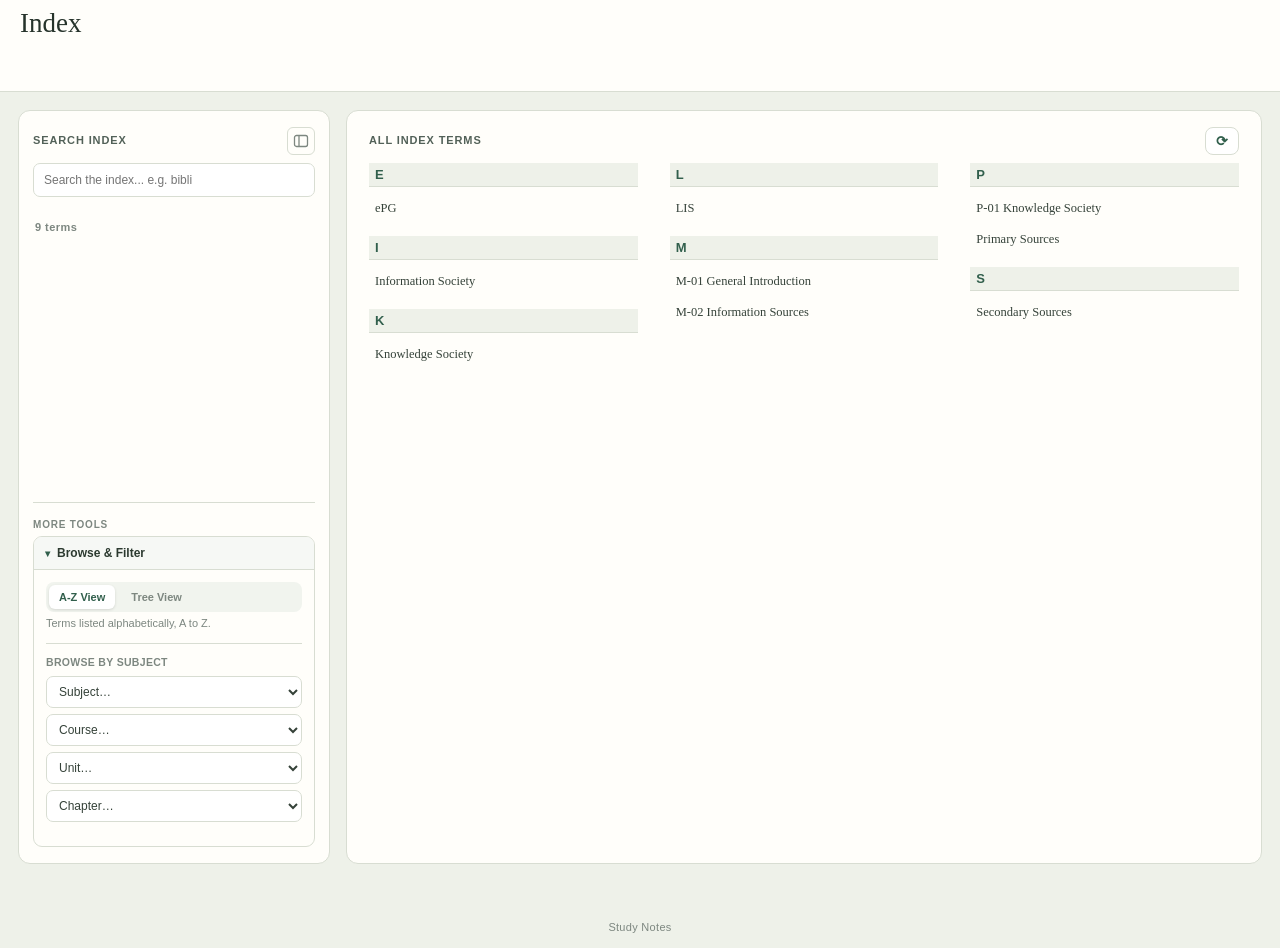
==== commit 87196c1e: "feat(index-directory): implement independent scope chips for multi-select filtering" ====
--- a/index-directory.html
+++ b/index-directory.html
@@ -78,11 +78,8 @@
                                 <select id="scope-chapter" class="index-scope-select" disabled>
                                     <option value="">Chapter…</option>
                                 </select>
-                                <div class="index-scope-actions">
-                                    <button type="button" id="scope-view-tree-btn" class="index-scope-clear-btn" hidden>View in Tree</button>
-                                    <button type="button" id="scope-clear-btn" class="index-scope-clear-btn" hidden>Clear scope</button>
-                                </div>
-                                <div id="scope-term-count" class="index-scope-count"></div>
+                                <button type="button" id="scope-clear-btn" class="index-scope-clear-btn" hidden>Clear scope</button>
+                                <div id="scope-active-chips" class="index-scope-chips"></div>
                             </div>
                         </div>
                     </div>
@@ -92,7 +89,7 @@
             <!-- RIGHT: every index term, multi-column, scrollable -->
             <section id="index-directory-right-panel" class="panel index-directory-right">
                 <div class="panel-heading-row">
-                    <div class="panel-heading">ALL INDEX TERMS</div>
+                    <div class="panel-heading" id="index-directory-right-heading">ALL INDEX TERMS</div>
                     <div class="index-directory-right-controls">
                         <button type="button" id="index-directory-refresh" class="index-directory-refresh-btn"
                                 title="Refresh index" aria-label="Refresh index">⟳</button>
--- a/css/style.css
+++ b/css/style.css
@@ -872,12 +872,11 @@
 .index-scope-select{width:100%;box-sizing:border-box;padding:7px 8px;border:1px solid var(--line);border-radius:7px;font:12px Arial,sans-serif;background:#fff;color:#354239}
 .index-scope-select:disabled{opacity:.5;cursor:not-allowed;background:#f5f5f3}
 .index-scope-clear-btn{align-self:flex-start;margin-top:2px;padding:5px 10px;border:1px solid var(--line);border-radius:7px;background:#fff;color:var(--green);cursor:pointer;font:700 10.5px Arial,sans-serif}
-.index-scope-actions{display:flex;gap:6px;flex-wrap:wrap}
 .index-scope-clear-btn:hover{background:var(--green-soft)}
-.index-scope-count{font:700 12px Arial,sans-serif;color:var(--green);margin-top:2px}
 .index-sort-caption{margin:4px 0 0;font:11px Arial,sans-serif;color:var(--muted);line-height:1.35}
-.index-hierarchy-node-flash{animation:index-hierarchy-flash 1.6s ease}
-@keyframes index-hierarchy-flash{0%{background:var(--green-soft)}100%{background:transparent}}
+.index-scope-chips{display:flex;flex-wrap:wrap;gap:6px;margin-top:6px}
+.index-scope-chip{display:inline-flex;align-items:center;gap:5px;padding:4px 5px 4px 10px;border:1px solid var(--green);border-radius:999px;background:var(--green-soft);color:var(--green);font:700 11px Arial,sans-serif}
+.index-scope-chip button{border:none;background:transparent;color:var(--green);font:700 14px Arial,sans-serif;line-height:1;cursor:pointer;padding:0 3px}
 .index-add-row { display: flex; gap: 6px; margin-top: 6px; }
 .index-add-row .index-search-input { flex: 1; }
 .index-add-btn {
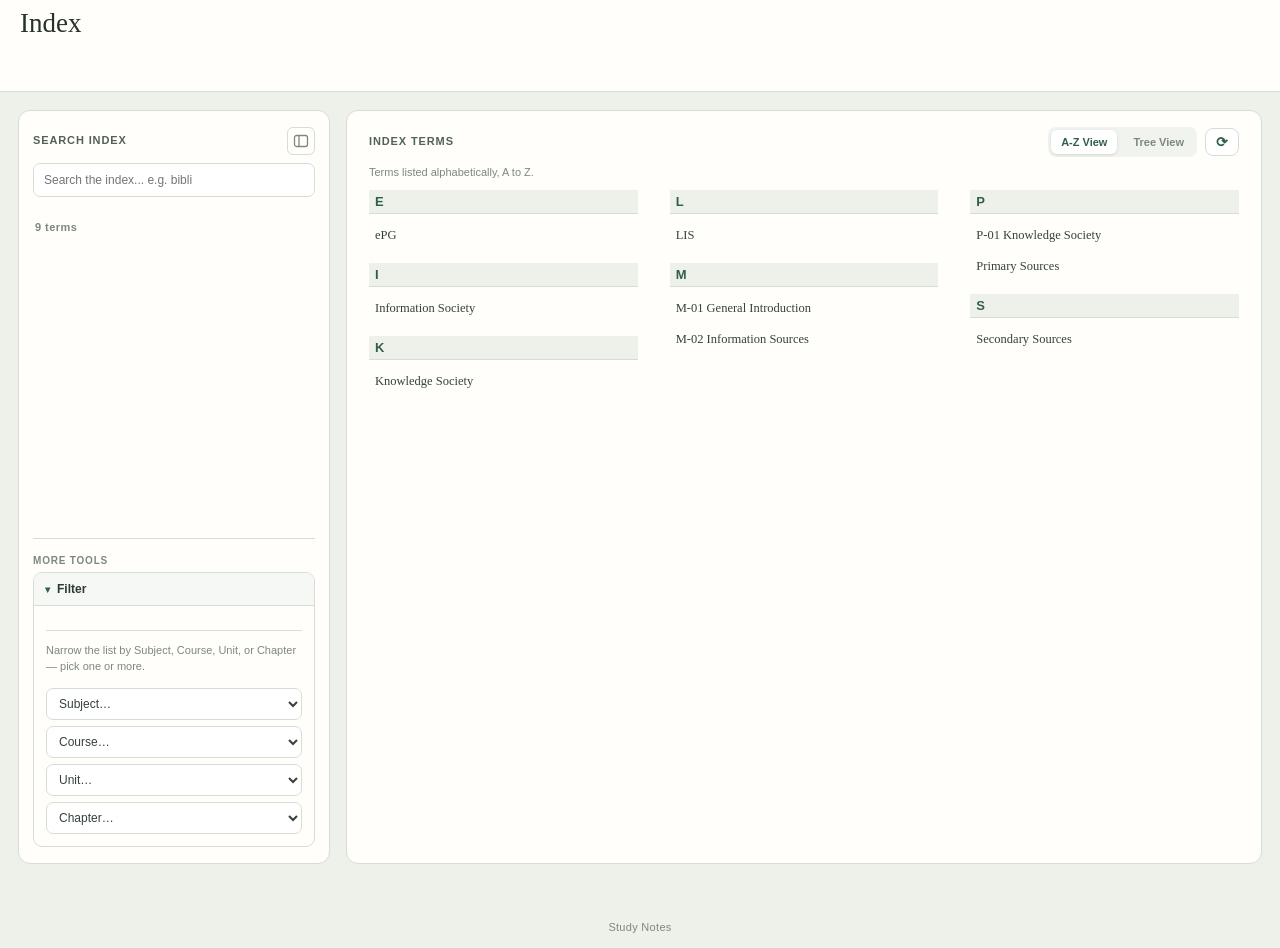
==== commit f0e9ed09: "feat(index-directory): enhance term count display with additional context and improve filter UI" ====
--- a/index-directory.html
+++ b/index-directory.html
@@ -41,6 +41,7 @@
                 </div>
 
                 <div id="index-directory-count" class="index-directory-count"></div>
+                <div id="index-directory-count-sub" class="index-directory-count-sub" hidden></div>
 
                 <!-- MORE TOOLS is the umbrella section for this panel —
                      each tool inside it (starting with Browse & Filter)
@@ -53,19 +54,12 @@
                         <button type="button" id="browse-filter-toggle" class="index-tool-accordion-header"
                                 aria-expanded="true" aria-controls="browse-filter-body">
                             <span class="index-tool-accordion-chevron" aria-hidden="true">▾</span>
-                            <span>Browse &amp; Filter</span>
+                            <span>Filter</span>
                         </button>
                         <div id="browse-filter-body" class="index-tool-accordion-body">
-                            <div class="index-sort-toggle" role="tablist" aria-label="Index sort order">
-                                <button type="button" class="index-sort-btn active" data-index-sort="az"
-                                        title="List every term alphabetically">A-Z View</button>
-                                <button type="button" class="index-sort-btn" data-index-sort="hierarchy"
-                                        title="Group terms by Subject → Course → Unit → Chapter">Tree View</button>
-                            </div>
-                            <p id="index-sort-caption" class="index-sort-caption">Terms listed alphabetically, A to Z.</p>
-
+                            <div id="scope-active-chips" class="index-scope-chips"></div>
                             <div class="index-scope-filter">
-                                <div class="index-scope-filter-title">Browse by Subject</div>
+                                <p class="index-scope-filter-subtext">Narrow the list by Subject, Course, Unit, or Chapter — pick one or more.</p>
                                 <select id="scope-subject" class="index-scope-select">
                                     <option value="">Subject…</option>
                                 </select>
@@ -79,7 +73,6 @@
                                     <option value="">Chapter…</option>
                                 </select>
                                 <button type="button" id="scope-clear-btn" class="index-scope-clear-btn" hidden>Clear scope</button>
-                                <div id="scope-active-chips" class="index-scope-chips"></div>
                             </div>
                         </div>
                     </div>
@@ -89,12 +82,19 @@
             <!-- RIGHT: every index term, multi-column, scrollable -->
             <section id="index-directory-right-panel" class="panel index-directory-right">
                 <div class="panel-heading-row">
-                    <div class="panel-heading" id="index-directory-right-heading">ALL INDEX TERMS</div>
+                    <div class="panel-heading" id="index-directory-right-heading">INDEX TERMS</div>
                     <div class="index-directory-right-controls">
+                        <div class="index-sort-toggle" role="tablist" aria-label="Index sort order">
+                            <button type="button" class="index-sort-btn active" data-index-sort="az"
+                                    title="List every term alphabetically">A-Z View</button>
+                            <button type="button" class="index-sort-btn" data-index-sort="hierarchy"
+                                    title="Group terms by Subject → Course → Unit → Chapter">Tree View</button>
+                        </div>
                         <button type="button" id="index-directory-refresh" class="index-directory-refresh-btn"
                                 title="Refresh index" aria-label="Refresh index">⟳</button>
                     </div>
                 </div>
+                <p id="index-sort-caption" class="index-sort-caption">Terms listed alphabetically, A to Z.</p>
                 <div id="index-directory-columns" class="index-directory-columns"></div>
                 <div id="index-directory-hierarchy" class="index-directory-hierarchy" hidden></div>
             </section>
--- a/css/style.css
+++ b/css/style.css
@@ -831,6 +831,13 @@
     letter-spacing: .04em;
 }
 
+.index-directory-count-sub {
+    margin: 2px 2px 0;
+    color: var(--muted);
+    font: 11px Arial, sans-serif;
+    opacity: .8;
+}
+
 /* ALPHA-PLUS — INDEX DIRECTORY: manual refresh, since this page's
    study data is only ever fetched once, on load (see index-directory.js) */
 .index-directory-refresh-btn {
@@ -868,15 +875,17 @@
    where the old Refresh button used to sit) */
 .index-directory-add { margin-top: 12px; padding-top: 14px; border-top: 1px solid var(--line); }
 .index-scope-filter{margin-top:12px;padding-top:12px;border-top:1px solid var(--line);display:flex;flex-direction:column;gap:6px}
-.index-scope-filter-title{font:700 10.5px Arial,sans-serif;letter-spacing:.03em;color:var(--muted);text-transform:uppercase;margin-bottom:2px}
+.index-scope-filter-subtext{margin:0 0 8px;font:11px Arial,sans-serif;color:var(--muted);line-height:1.4}
 .index-scope-select{width:100%;box-sizing:border-box;padding:7px 8px;border:1px solid var(--line);border-radius:7px;font:12px Arial,sans-serif;background:#fff;color:#354239}
 .index-scope-select:disabled{opacity:.5;cursor:not-allowed;background:#f5f5f3}
 .index-scope-clear-btn{align-self:flex-start;margin-top:2px;padding:5px 10px;border:1px solid var(--line);border-radius:7px;background:#fff;color:var(--green);cursor:pointer;font:700 10.5px Arial,sans-serif}
 .index-scope-clear-btn:hover{background:var(--green-soft)}
-.index-sort-caption{margin:4px 0 0;font:11px Arial,sans-serif;color:var(--muted);line-height:1.35}
-.index-scope-chips{display:flex;flex-wrap:wrap;gap:6px;margin-top:6px}
-.index-scope-chip{display:inline-flex;align-items:center;gap:5px;padding:4px 5px 4px 10px;border:1px solid var(--green);border-radius:999px;background:var(--green-soft);color:var(--green);font:700 11px Arial,sans-serif}
-.index-scope-chip button{border:none;background:transparent;color:var(--green);font:700 14px Arial,sans-serif;line-height:1;cursor:pointer;padding:0 3px}
+.index-sort-caption{margin:4px 0 10px;font:11px Arial,sans-serif;color:var(--muted);line-height:1.35}
+.index-scope-chips:not(:empty){display:flex;flex-wrap:wrap;gap:6px;margin-bottom:10px}
+.index-scope-chip{display:inline-flex;align-items:center;gap:5px;max-width:100%;padding:4px 5px 4px 8px;border:1px solid var(--green);border-radius:999px;background:var(--green-soft);color:var(--green);font:700 11px Arial,sans-serif}
+.index-scope-chip-level{padding:1px 6px;border-radius:999px;background:#fff;font:700 9px Arial,sans-serif;letter-spacing:.03em;text-transform:uppercase;white-space:nowrap}
+.index-scope-chip-title{max-width:180px;overflow:hidden;text-overflow:ellipsis;white-space:nowrap}
+.index-scope-chip button{flex:0 0 auto;border:none;background:transparent;color:var(--green);font:700 14px Arial,sans-serif;line-height:1;cursor:pointer;padding:0 3px}
 .index-add-row { display: flex; gap: 6px; margin-top: 6px; }
 .index-add-row .index-search-input { flex: 1; }
 .index-add-btn {
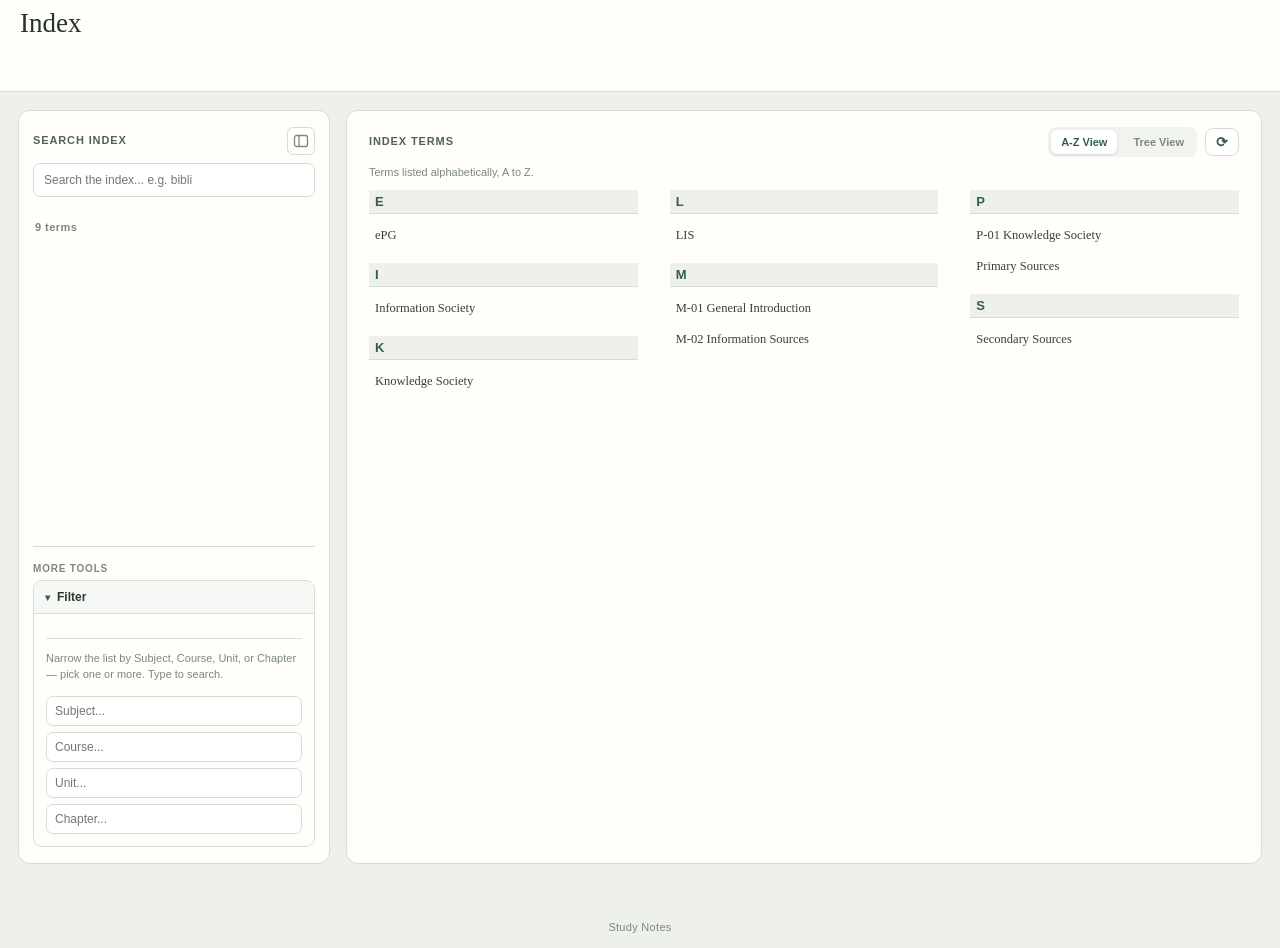
==== commit 34ec8a10: "feat(index-directory): implement searchable combo inputs for scope filters with enhanced UI" ====
--- a/index-directory.html
+++ b/index-directory.html
@@ -59,19 +59,32 @@
                         <div id="browse-filter-body" class="index-tool-accordion-body">
                             <div id="scope-active-chips" class="index-scope-chips"></div>
                             <div class="index-scope-filter">
-                                <p class="index-scope-filter-subtext">Narrow the list by Subject, Course, Unit, or Chapter — pick one or more.</p>
-                                <select id="scope-subject" class="index-scope-select">
-                                    <option value="">Subject…</option>
-                                </select>
-                                <select id="scope-course" class="index-scope-select" disabled>
-                                    <option value="">Course…</option>
-                                </select>
-                                <select id="scope-unit" class="index-scope-select" disabled>
-                                    <option value="">Unit…</option>
-                                </select>
-                                <select id="scope-chapter" class="index-scope-select" disabled>
-                                    <option value="">Chapter…</option>
-                                </select>
+                                <p class="index-scope-filter-subtext">Narrow the list by Subject, Course, Unit, or Chapter — pick one or more. Type to search.</p>
+
+                                <div class="index-scope-combo" data-level-index="0">
+                                    <input type="text" id="scope-subject" class="index-scope-combo-input"
+                                           placeholder="Subject..." autocomplete="off">
+                                    <div id="scope-subject-list" class="index-scope-combo-list" hidden></div>
+                                </div>
+
+                                <div class="index-scope-combo" data-level-index="1">
+                                    <input type="text" id="scope-course" class="index-scope-combo-input"
+                                           placeholder="Course..." autocomplete="off">
+                                    <div id="scope-course-list" class="index-scope-combo-list" hidden></div>
+                                </div>
+
+                                <div class="index-scope-combo" data-level-index="2">
+                                    <input type="text" id="scope-unit" class="index-scope-combo-input"
+                                           placeholder="Unit..." autocomplete="off">
+                                    <div id="scope-unit-list" class="index-scope-combo-list" hidden></div>
+                                </div>
+
+                                <div class="index-scope-combo" data-level-index="3">
+                                    <input type="text" id="scope-chapter" class="index-scope-combo-input"
+                                           placeholder="Chapter..." autocomplete="off">
+                                    <div id="scope-chapter-list" class="index-scope-combo-list" hidden></div>
+                                </div>
+
                                 <button type="button" id="scope-clear-btn" class="index-scope-clear-btn" hidden>Clear scope</button>
                             </div>
                         </div>
--- a/css/style.css
+++ b/css/style.css
@@ -876,8 +876,16 @@
 .index-directory-add { margin-top: 12px; padding-top: 14px; border-top: 1px solid var(--line); }
 .index-scope-filter{margin-top:12px;padding-top:12px;border-top:1px solid var(--line);display:flex;flex-direction:column;gap:6px}
 .index-scope-filter-subtext{margin:0 0 8px;font:11px Arial,sans-serif;color:var(--muted);line-height:1.4}
-.index-scope-select{width:100%;box-sizing:border-box;padding:7px 8px;border:1px solid var(--line);border-radius:7px;font:12px Arial,sans-serif;background:#fff;color:#354239}
-.index-scope-select:disabled{opacity:.5;cursor:not-allowed;background:#f5f5f3}
+.index-scope-combo{position:relative}
+.index-scope-combo-input{width:100%;box-sizing:border-box;padding:7px 8px;border:1px solid var(--line);border-radius:7px;font:12px Arial,sans-serif;background:#fff;color:#354239}
+.index-scope-combo-input:focus{outline:none;border-color:var(--green)}
+.index-scope-combo-list{position:fixed;z-index:40;max-height:220px;overflow-y:auto;border:1px solid var(--line);border-radius:8px;background:#fff;box-shadow:0 10px 24px rgba(0,0,0,.12)}
+.index-scope-combo-item{padding:6px 10px;cursor:pointer;border-bottom:1px solid var(--line)}
+.index-scope-combo-item:last-child{border-bottom:none}
+.index-scope-combo-item:hover{background:var(--green-soft)}
+.index-scope-combo-item-crumb{font:11px Arial,sans-serif;color:var(--muted)}
+.index-scope-combo-item-main{font:700 12px Arial,sans-serif;color:#2c3a30}
+.index-scope-combo-empty{padding:8px 10px;font:11px Arial,sans-serif;color:var(--muted)}
 .index-scope-clear-btn{align-self:flex-start;margin-top:2px;padding:5px 10px;border:1px solid var(--line);border-radius:7px;background:#fff;color:var(--green);cursor:pointer;font:700 10.5px Arial,sans-serif}
 .index-scope-clear-btn:hover{background:var(--green-soft)}
 .index-sort-caption{margin:4px 0 10px;font:11px Arial,sans-serif;color:var(--muted);line-height:1.35}
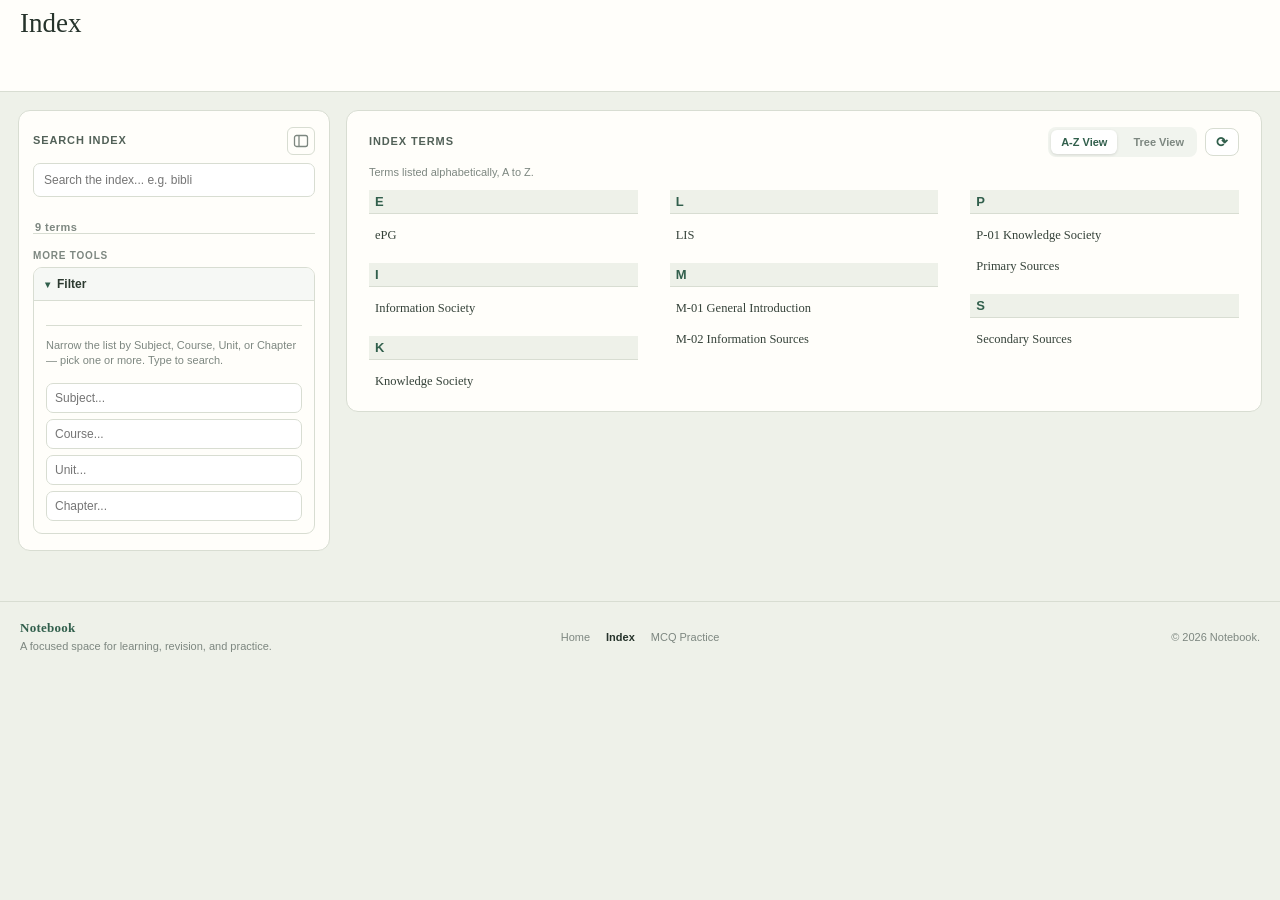
==== commit 7c11be57: "feat: enhance footer layout with branding, navigation, and improved styling" ====
--- a/index-directory.html
+++ b/index-directory.html
@@ -115,7 +115,20 @@
         </section>
     </main>
 
-    <footer class="app-footer">Study Notes</footer>
+    <footer class="app-footer">
+    <div class="app-footer-inner">
+        <div class="app-footer-brand">
+            <div class="app-footer-logo">Notebook</div>
+            <div class="app-footer-tagline">A focused space for learning, revision, and practice.</div>
+        </div>
+        <nav class="app-footer-nav" aria-label="Footer navigation">
+            <a href="index.html">Home</a>
+            <span class="app-footer-current" aria-current="page">Index</span>
+            <a href="mcq.html">MCQ Practice</a>
+        </nav>
+        <div class="app-footer-copy">© 2026 Notebook.</div>
+    </div>
+</footer>
 
     <script src="data/study-data.js"></script>
     <script src="js/index-data.js"></script>
--- a/css/style.css
+++ b/css/style.css
@@ -20,7 +20,7 @@
 html,
 body {
     width: 100%;
-    height: 100%;
+    min-height: 100%;
     margin: 0;
 }
 
@@ -28,32 +28,108 @@
     background: var(--page);
     color: var(--text);
     font-family: Georgia, "Times New Roman", serif;
-    /* The three panels below still fill the full viewport height (see
-       .workspace); this only lets the page scroll far enough to reach the
-       footer instead of clipping it off. */
+    /* Natural scroll: the workspace is no longer height-capped, so the
+       page grows to fit its content and the browser's own viewport
+       scrollbar handles it. overflow-x stays hidden to guard against any
+       stray horizontal overflow; overflow-y is left to the browser. */
     overflow-x: hidden;
     overflow-y: auto;
 }
 
 .app-footer {
-    height: 34px;
     margin-top: 14px;
+    padding: 18px 20px 22px;
+    border-top: 1px solid var(--line);
     box-sizing: border-box;
-    padding: 8px 20px;
-    text-align: center;
     color: var(--muted);
-    font: 11px/1 Arial, sans-serif;
-    letter-spacing: .3px;
+    font: 11px/1.45 Arial, sans-serif;
+}
+
+.app-footer-inner {
+    width: 100%;
+    max-width: 1400px;
+    margin: 0 auto;
+    display: grid;
+    grid-template-columns: minmax(0, 1fr) auto minmax(0, 1fr);
+    align-items: center;
+    gap: 18px;
+}
+
+.app-footer-brand {
+    min-width: 0;
+}
+
+.app-footer-logo {
+    color: var(--green);
+    font: 600 13px/1.2 Georgia, serif;
+    letter-spacing: .02em;
+}
+
+.app-footer-tagline {
+    margin-top: 4px;
+    max-width: 430px;
+}
+
+.app-footer-nav {
+    display: flex;
+    align-items: center;
+    justify-content: center;
+    flex-wrap: wrap;
+    gap: 7px 16px;
+    white-space: nowrap;
+}
+
+.app-footer-nav a,
+.app-footer-current {
+    color: var(--muted);
+    text-decoration: none;
+}
+
+.app-footer-nav a:hover {
+    color: var(--green);
+    text-decoration: underline;
+    text-underline-offset: 2px;
+}
+
+.app-footer-current {
+    color: var(--text);
+    font-weight: 600;
+}
+
+.app-footer-copy {
+    text-align: right;
+}
+
+@media (max-width: 760px) {
+    .app-footer-inner {
+        grid-template-columns: 1fr;
+        justify-items: center;
+        text-align: center;
+    }
+
+    .app-footer-tagline {
+        max-width: 100%;
+    }
+
+    .app-footer-copy {
+        text-align: center;
+    }
 }
 
 /* Header */
 .app-header {
-    height: 110px;
+    /* 92px is the live height (also enforced by the STEP 25 override
+       below, which used to disagree with this rule's old 110px value —
+       reconciled here so there's a single source of truth). */
+    height: 92px;
     padding: 0 20px;
     display: flex;
     align-items: flex-start;
     background: var(--paper);
     border-bottom: 1px solid var(--line);
+    position: sticky;
+    top: 0;
+    z-index: 500;
 }
 
 .app-header h1 {
@@ -63,13 +139,14 @@
     font-weight: 500;
 }
 
-/* Three-panel workspace */
+/* Three-panel workspace — natural height. The middle (content) panel
+   grows to fit its content and the page scrolls; the left/right panels
+   are pinned with position:sticky and capped to the viewport height
+   instead (see the min-width:901px block further down). */
 .workspace {
-    height: calc(100vh - 110px);
     display: grid;
     grid-template-columns: 360px minmax(300px, 1fr) 360px;
     gap: 0;
-    overflow: hidden;
 }
 
 /* Panels */
@@ -124,7 +201,8 @@
 
 /* Middle placeholder */
 #topic-content {
-    max-width: 820px;
+    width: 100%;
+    max-width: 1200px;
     margin: 0 auto;
 }
 
@@ -221,6 +299,23 @@
            transition only visibly plays on the collapse/expand action
            (JS briefly disables it during drag — see enablePanelResizing). */
         transition: grid-template-columns 220ms ease;
+        /* Don't stretch grid items to a shared row height (the grid
+           default). The middle panel's natural content height still
+           drives the row; left/right opt into their own sticky/capped
+           sizing below instead of being forced to match it. */
+        align-items: start;
+    }
+
+    /* Left/right panels stay pinned in the viewport (under the sticky
+       header) while the middle panel's content scrolls past them. Each
+       is capped to the remaining viewport height so a long TOC/reference
+       list scrolls inside its own box instead of growing forever. */
+    #left-panel,
+    #right-panel {
+        position: sticky;
+        top: 92px;
+        max-height: calc(100vh - 92px);
+        overflow-y: auto;
     }
 }
 
@@ -261,6 +356,7 @@
     min-width: 0;
 }
 
+.panel-width-toggle,
 .panel-collapse-btn {
     flex: none;
     display: flex;
@@ -276,6 +372,17 @@
     cursor: pointer;
 }
 
+.panel-width-toggle {
+    font: 700 16px/1 Arial, sans-serif;
+    letter-spacing: -0.08em;
+}
+
+.panel-width-toggle:hover {
+    background: #f1f4ee;
+    color: var(--green);
+    border-color: #aebcb1;
+}
+
 .panel-collapse-btn:hover {
     background: #f1f4ee;
     color: var(--green);
@@ -318,6 +425,7 @@
 
 @media (max-width: 900px) {
     /* Collapse is a desktop feature, same scope as drag-resize (STEP 2). */
+    .panel-width-toggle,
     .panel-collapse-btn {
         display: none;
     }
@@ -444,7 +552,8 @@
    ========================================================= */
 
 .topic-content-inner {
-    max-width: 820px;
+    width: 100%;
+    max-width: 1200px;
     margin: 0 auto;
     text-align: left;
 }
@@ -559,25 +668,14 @@
 
 
 
-/* Dedicated MCQ page */
-.mcq-page {
-    overflow: hidden;
-}
-
-#mcq-page-root {
-    height: calc(100vh - 110px);
-    display: flex;
-    flex-direction: column;
-}
-
-#mcq-page-root .mcq-setup {
-    flex: 0 0 auto;
-}
-
-#mcq-page-root .mcq-workspace {
-    flex: 1;
-    min-height: 0;
-}
+/* Dedicated MCQ page
+   NOTE: the full layout (header/setup/workspace sizing) now lives in ONE
+   place — see "STEP 32 — MCQ TWO-PANEL PRACTICE INTERFACE" further down.
+   This early block used to duplicate/fight with it (overflow:hidden here
+   blocked page scrolling, and the flex-column + min-height:0 rules below
+   silently overrode any height edits made later in the file because
+   "#mcq-page-root .mcq-workspace" is more specific than ".mcq-workspace").
+   Removed for good so future edits only need to touch STEP 32. */
 
 /* =========================================================
    STEP 8 — MCQ RESULT
@@ -729,7 +827,6 @@
 .right-panel-tab{padding:7px 10px;border:0;border-radius:6px;background:transparent;color:#6a746d;cursor:pointer;font:700 10px Arial,sans-serif;letter-spacing:.06em}
 .right-panel-tab:hover{background:#f1f4ee}
 .right-panel-tab.active{background:var(--green-soft);color:var(--green)}
-.right-tab-view{}
 
 /* =========================================================
    RIGHT PANEL — MCQ TAB (embedded) + "open in new tab" action
@@ -786,11 +883,13 @@
 }
 
 .index-directory-workspace {
-    height: calc(100vh - 110px);
+    /* Phase 4: natural page scroll. The listing determines the page height;
+       only the filter sidebar is viewport-capped on desktop below. */
     display: grid;
     grid-template-columns: var(--idx-left-width, 320px) minmax(300px, 1fr);
     gap: 0;
-    overflow: hidden;
+    overflow: visible;
+    align-items: start;
 }
 
 @media (min-width: 901px) {
@@ -798,6 +897,7 @@
         --idx-left-width: 320px;
         transition: grid-template-columns 220ms ease;
     }
+
 }
 
 body.index-directory-resizing .index-directory-workspace {
@@ -812,6 +912,19 @@
     overflow-x: hidden;
     display: flex;
     flex-direction: column;
+}
+
+@media (min-width: 901px) {
+    /* Keep this declaration after the shared base rule so position:relative
+       above cannot override the Phase 4 sticky behavior. */
+    .index-directory-left {
+        position: sticky;
+        top: 92px;
+        max-height: calc(100vh - 92px);
+        overflow-x: hidden;
+        overflow-y: auto;
+        align-self: start;
+    }
 }
 
 #index-directory-resizer {
@@ -1081,11 +1194,14 @@
 .index-scope-btn.active{background:#fff;color:var(--green);box-shadow:0 1px 3px rgba(0,0,0,.12)}
 .index-scoped-list{font-family:Arial,sans-serif}
 
-/* ALPHA-PLUS — INDEX TERMS: {{}} auto-detected + manually marked spans
-   inside rendered content (js/richcontent.js + js/app.js manual marking) */
+/* ALPHA-PLUS — INDEX TERMS: real linked-term spans (manually marked via
+   right-click, js/app.js) vs {{}} visual-only suggestion spans
+   (js/richcontent.js) — structurally different classes so the two never
+   look alike in code or on screen. */
 .rc-index-term{background:var(--green-soft);color:var(--green);border-radius:4px;padding:0 3px;cursor:default;border-bottom:2px solid rgba(90,140,110,.35)}
 .rc-index-term.manual{border-bottom-style:dashed}
 .rc-index-term-flash{animation:rcIndexTermFlash 1.6s ease}
+.rc-index-suggestion{border-bottom:1px dotted var(--muted);cursor:default}
 @keyframes rcIndexTermFlash{
     0%{background:#ffe9a8}
     100%{background:var(--green-soft)}
@@ -1145,6 +1261,55 @@
 .content-action-row{display:flex;flex-wrap:wrap;gap:8px;margin-top:18px}
 .content-action-row-top{margin-top:0;margin-bottom:14px;justify-content:flex-end}
 .content-action{padding:8px 11px;border:1px solid var(--line);border-radius:7px;background:#fff;color:var(--green);cursor:pointer;font:700 11px Arial,sans-serif}
+
+.mcq-view-mode-switch{
+    display:flex;
+    gap:6px;
+}
+
+.mcq-view-mode-switch .content-action{
+    padding:5px 11px;
+}
+
+.mcq-view-mode-switch .content-action.active{
+    background:var(--green,#315f4c);
+    border-color:var(--green,#315f4c);
+    color:#fff;
+}
+
+/* LANGUAGE-LINKING — toggle pills shown above a question that has
+   more than one language variant paired to it (see js/mcq.js
+   buildMcqSlots / activateSlotLanguage). Switching a pill swaps the
+   question/options/explanation shown in place without resetting the
+   answer already given, since the answer is tracked per slot index. */
+.mcq-lang-toggle{
+    display:flex;
+    flex-wrap:wrap;
+    gap:6px;
+    margin:0 0 12px;
+}
+
+.mcq-lang-pill{
+    padding:4px 10px;
+    border:1px solid #cbd5c7;
+    border-radius:999px;
+    background:#fff;
+    color:#3a5a44;
+    cursor:pointer;
+    font:700 10px Arial,sans-serif;
+    letter-spacing:.02em;
+}
+
+.mcq-lang-pill:hover{
+    background:#f1f5ef;
+    border-color:#a9bfae;
+}
+
+.mcq-lang-pill.active{
+    background:#315f4c;
+    border-color:#315f4c;
+    color:#fff;
+}
 .topic-diagrams{display:flex;flex-wrap:wrap;gap:12px;margin-top:8px}
 .topic-diagram-img{max-width:100%;width:280px;border:1px solid var(--line);border-radius:8px;cursor:zoom-in;background:#fff}
 .content-action.primary{border-color:#9bb2a2;background:var(--green-soft)}
@@ -1708,12 +1873,9 @@
 .subject-add-button{
     padding:5px 12px !important;
 }
-.workspace{
-    /* Panels fill the full viewport height below the header. The footer no
-       longer eats into that height — it sits after the workspace instead,
-       and the page scrolls the extra bit to reach it. */
-    height:calc(100vh - 92px) !important;
-}
+/* .workspace no longer gets a fixed height here — see the base .workspace
+   rule and the min-width:901px sticky-panel block near the top of this
+   file (Phase 1 layout redesign). */
 .tree-row{
     display:flex;
     align-items:center;
@@ -1957,7 +2119,11 @@
    ========================================================= */
 .content-panel-header{
     position:sticky;
-    top:0;
+    /* .app-header is sticky and 92px tall (see the STEP 25 rule); this
+       sticks right below it instead of at the true top:0, now that the
+       page scrolls naturally rather than #middle-panel scrolling inside
+       its own fixed-height box. */
+    top:92px;
     z-index:30;
     padding-top:16px;
     padding-bottom:0;
@@ -2055,14 +2221,13 @@
     background:var(--green-soft);
 }
 /* =========================================================
-   Content-language + content-depth toggles — content panel
-   only. Both segmented-control groups sit in ONE row
-   (#content-toggle-row) between the CONTENT label and the
+   Content-language toggle — content panel only. Sits in ONE
+   row (#content-toggle-row) between the CONTENT label and the
    Read-time button, right up against the sticky header's
    bottom edge, with the progress line directly beneath —
    see the STEP 32 PHASE 2 block below for why the whole
-   header (label + both toggle groups + Read-time + progress
-   line) stays pinned together as one sticky unit.
+   header (label + toggle group + Read-time + progress line)
+   stays pinned together as one sticky unit.
    ========================================================= */
 .content-toggle-row{
     display:flex;
@@ -2106,111 +2271,17 @@
 }
 
 /* =========================================================
-   Per-language toggle + its own reading-depth dropdown.
-   Visually still ONE segmented toggle-group (EN / HI / HINGLISH,
-   same look as the old plain toggle-group), but each language
-   segment now also carries a small caret that opens THAT
-   language's own Full/Half/Mini list — so depth is picked
-   per language, not through one shared control.
+   Language toggle (EN / HI / AI) — plain segmented control.
+   Reading-depth (Detailed/Brief) has been removed; language is
+   now the only axis, so this is just the shared .toggle-group/
+   .toggle-btn styling with a class hook (.lang-btn) in case
+   language-specific styling is needed later.
    ========================================================= */
-.lang-toggle-group{
-    overflow:visible; /* let each segment's dropdown escape the group's box */
-}
-/* overflow:visible above means the group no longer clips its children into
-   its own rounded corners, so give the two outer buttons that radius directly. */
-.lang-toggle-group .lang-segment:first-child .lang-btn{
-    border-radius:6px 0 0 6px;
-}
-.lang-toggle-group .lang-segment:last-child .lang-caret-btn{
-    border-radius:0 6px 6px 0;
-}
-.lang-segment{
-    position:relative;
-    display:inline-flex;
-    align-items:stretch;
-    border-right:1px solid var(--line);
-}
-.lang-toggle-group .lang-segment:last-child{
-    border-right:none;
-}
 .lang-btn{
-    border-right:none;
-    border-radius:0;
-}
-.lang-caret-btn{
-    display:inline-flex;
-    align-items:center;
-    justify-content:center;
-    padding:4px 6px;
-    border:none;
-    border-left:1px solid var(--line);
-    background:#fff;
-    color:var(--green);
-    cursor:pointer;
-}
-.lang-caret-btn:hover{
-    background:var(--green-soft);
-}
-.lang-caret-btn[aria-expanded="true"]{
-    background:var(--green-soft);
-}
-.lang-caret-icon{
-    transition:transform .15s ease;
-}
-.lang-caret-btn[aria-expanded="true"] .lang-caret-icon{
-    transform:rotate(180deg);
+    /* intentionally left as a hook; no depth-specific styling remains */
 }
 .lang-segment-unavailable{
     display:none; /* topic simply doesn't have this language authored */
-}
-.lang-depth-list{
-    position:absolute;
-    top:calc(100% + 4px);
-    left:0;
-    z-index:40;
-    display:flex;
-    flex-direction:column;
-    min-width:110px;
-    border:1px solid var(--line);
-    border-radius:7px;
-    background:#fff;
-    box-shadow:0 4px 14px rgba(0,0,0,.12);
-    overflow:hidden;
-}
-/* The [hidden] attribute is how JS opens/closes this dropdown
-   (see toggleLangDepthDropdown/closeAllLangDepthDropdowns in app.js).
-   Without this rule the display:flex above wins over the browser's
-   default [hidden]{display:none} — author CSS always beats the UA
-   stylesheet at equal specificity — so the dropdown would stay
-   visually open even after hidden was set back to true. */
-.lang-depth-list[hidden]{
-    display:none;
-}
-.lang-depth-item{
-    padding:6px 10px;
-    border:none;
-    border-bottom:1px solid var(--line);
-    background:#fff;
-    color:var(--green);
-    cursor:pointer;
-    font:700 10px Arial,sans-serif;
-    letter-spacing:.04em;
-    text-align:left;
-}
-.lang-depth-list .lang-depth-item:last-child{
-    border-bottom:none;
-}
-.lang-depth-item:hover:not(:disabled){
-    background:var(--green-soft);
-}
-.lang-depth-item.active{
-    background:var(--green);
-    color:#fff;
-}
-.lang-depth-item:disabled{
-    color:#b7c2bb;
-    cursor:not-allowed;
-    background:#f5f7f5;
 }
 .reading-progress-track{
     position:relative;
@@ -2226,6 +2297,65 @@
     width:0%;
     background:var(--green);
     border-radius:2px;
+}
+
+/* =========================================================
+   STEP 33 — PHASE 2: BOTTOM ACTION STRIP
+   Visual mirror of the top #content-toggle-row: same sticky
+   approach (against #middle-panel, the same containing block
+   .content-panel-header already relies on) but pinned to the
+   BOTTOM edge instead of the top, so it stays visible at the
+   bottom of the content panel without needing the user to
+   scroll all the way down to the true end of the article.
+   ========================================================= */
+.content-bottom-strip{
+    position:sticky;
+    bottom:0;
+    z-index:30;
+    display:flex;
+    align-items:center;
+    flex-wrap:wrap;
+    gap:10px;
+    margin-top:24px;
+    padding:10px 0;
+    background:var(--paper);
+    border-top:1px solid var(--line);
+}
+.bottom-strip-btn{
+    padding:4px 10px;
+    border:1px solid var(--line);
+    border-radius:7px;
+    background:#fff;
+    color:var(--green);
+    cursor:pointer;
+    font:700 10px Arial,sans-serif;
+    letter-spacing:.04em;
+    white-space:nowrap;
+}
+.bottom-strip-btn:hover:not(:disabled){
+    background:var(--green-soft);
+}
+.bottom-strip-btn:disabled{
+    color:#b7c2bb;
+    cursor:not-allowed;
+    background:#f5f7f5;
+}
+.reading-status-indicator{
+    font:700 10px Arial,sans-serif;
+    letter-spacing:.04em;
+    color:var(--green);
+}
+.reading-time-result{
+    font:700 11px Arial,sans-serif;
+    letter-spacing:.02em;
+    color:var(--text);
+}
+.post-read-actions{
+    display:inline-flex;
+    align-items:center;
+    flex-wrap:wrap;
+    gap:8px;
+    margin-left:auto;
 }
 
 /* =========================================================
@@ -2279,30 +2409,6 @@
     color:var(--green);
 }
 
-/* =========================================================
-   "My reading time" — actual active-reading-time toggle.
-   Same visual language as .read-time-btn above, but placed
-   inline at the end of the article rather than pinned to a
-   corner. A completely separate feature from Read Time — see
-   reading-tools.js.
-   ========================================================= */
-.my-reading-time-row{
-    margin:22px 0 4px;
-    text-align:left;
-}
-.my-reading-time-btn{
-    padding:5px 12px;
-    border:1px solid var(--line);
-    border-radius:6px;
-    background:#fff;
-    color:var(--green);
-    cursor:pointer;
-    font:700 11px Arial,sans-serif;
-    letter-spacing:.04em;
-}
-.my-reading-time-btn:hover{
-    background:var(--green-soft);
-}
 .tree-label{
     display:flex !important;
     align-items:baseline;
@@ -2345,57 +2451,92 @@
 }
 .hierarchy-help span{color:#536258}
 
+/* PHASE 6 — shared header consistency across Home / Index / MCQ.
+   Page-specific content may differ, but the header shell itself does not. */
+.app-header,
+.index-directory-page .app-header,
+.mcq-page .app-header {
+    height: 92px !important;
+    min-height: 92px;
+    box-sizing: border-box;
+    position: sticky;
+    top: 0;
+    z-index: 500;
+    background: var(--paper);
+    border-bottom: 1px solid var(--line);
+}
+
+.app-header h1,
+.index-directory-page .app-header h1,
+.mcq-page .app-header h1 {
+    margin: 0 !important;
+    padding: 0 !important;
+    height: 32px;
+    line-height: 32px !important;
+    font-size: 27px !important;
+    font-weight: 500;
+    font-family: Georgia, "Times New Roman", serif;
+    color: var(--text);
+}
+
 /* =========================================================
    STEP 32 — MCQ TWO-PANEL PRACTICE INTERFACE
+   Reuses the SAME shell as index.html / index-directory.html:
+   .app-header (shared, 92px, defined once near the top of this file)
+   + .app-shell content area sized to exactly fill the rest of the
+   viewport + .app-footer. Do not give .app-header or its h1 a new
+   height/padding here — any future header tweaks belong in that one
+   shared rule so every page stays in sync.
    ========================================================= */
 
 .mcq-page{
     margin:0;
     min-height:100vh;
-    background:#f0f3ed;
+    background:#eef1e9;
     color:#26332b;
     font-family:Arial,sans-serif;
+    --mcq-font-scale:1;
 }
 
 .mcq-page .app-header{
-    height:70px;
-    box-sizing:border-box;
-    padding:10px 20px;
-    display:flex;
-    align-items:flex-start;
-    background:#fff;
-    border-bottom:1px solid #d7ddd6;
+    background:#fdfdf8;
+    border-bottom:1px solid #9aab93;
 }
 
 .mcq-page .app-header h1{
-    margin:0;
     font-family:Georgia,serif;
-    font-size:27px;
-    font-weight:400;
-    line-height:1.1;
-}
-
-#mcq-page-root{
-    min-height:calc(100vh - 70px);
-    box-sizing:border-box;
-    padding:14px 16px 20px;
-}
-
+    color:#26332b;
+}
+
+/* Settings toolbar: sits in the header's second row (same slot as the
+   main page's subject strip). Scrolls horizontally so more controls
+   can be added later without ever needing to wrap or clip. */
 .mcq-setup{
+    position:relative;
+    width:100%;
+    height:34px;
+    min-height:34px;
+    margin:3px 0 0;
     display:flex;
     align-items:center;
-    gap:10px;
-    flex-wrap:wrap;
-    padding:10px 12px;
-    background:#fff;
-    border:1px solid #d5ddd5;
-    border-radius:8px;
-    margin-bottom:12px;
+    gap:12px;
+    flex-wrap:nowrap;
+    overflow-x:auto;
+    overflow-y:hidden;
+}
+
+.mcq-page .app-shell{
+    padding:16px 16px 20px;
+}
+
+.mcq-setup > *{
+    flex-shrink:0;
 }
 
 .mcq-setup-title{
-    width:100%;
-    color:#657168;
+    width:auto;
+    margin-right:6px;
+    color:#55695c;
     font:700 10px Arial,sans-serif;
     letter-spacing:.08em;
 }
@@ -2404,7 +2545,7 @@
     display:flex;
     align-items:center;
     gap:5px;
-    color:#657168;
+    color:#55695c;
     font-size:11px;
 }
 
@@ -2412,36 +2553,98 @@
 .mcq-setup input{
     height:28px;
     box-sizing:border-box;
-    border:1px solid #cbd4cb;
+    border:1px solid #c9d2c5;
     border-radius:5px;
     background:#fff;
+    color:#2c3b2f;
     padding:3px 7px;
 }
 
-.mcq-setup input{width:74px}
+.mcq-setup input{width:64px}
 
 #mcq-start{
     height:28px;
     padding:0 12px;
-    border:1px solid #9db2a2;
+    border:1px solid #7fa08c;
     border-radius:6px;
-    background:#e8eee8;
-    color:#244a35;
+    background:#e4ece4;
+    color:#1f4a37;
     cursor:pointer;
+    white-space:nowrap;
+}
+
+#mcq-start:hover{
+    background:#d6e3d6;
 }
 
 .mcq-timer-display{
     margin-left:auto;
-    color:#66736b;
+    color:#56685a;
     font:700 12px Arial,sans-serif;
+    white-space:nowrap;
+}
+
+/* Text-size / language controls inside the toolbar. */
+.mcq-display-controls{
+    display:flex;
+    align-items:center;
+    gap:5px;
+    color:#55695c;
+    font:11px Arial,sans-serif;
+}
+
+.mcq-display-label{
+    margin-right:2px;
+    font-weight:700;
+}
+
+.mcq-display-controls button{
+    min-width:31px;
+    height:27px;
+    padding:0 7px;
+    border:1px solid #c9d2c5;
+    border-radius:4px;
+    background:#fff;
+    color:#36566c;
+    cursor:pointer;
+    font-weight:700;
+}
+
+.mcq-display-controls button:hover{
+    background:#e4ece4;
+}
+
+.mcq-language-label{
+    margin-left:8px;
+}
+
+#mcq-language{
+    height:27px;
+    border:1px solid #c9d2c5;
+    border-radius:4px;
+    background:#fff;
+    color:#36566c;
+    padding:2px 7px;
 }
 
 .mcq-workspace{
     display:grid;
-    grid-template-columns:minmax(0,1fr) 285px;
+    --mcq-right-width:300px;
+    grid-template-columns:minmax(0,1fr) var(--mcq-right-width);
     gap:12px;
-    min-height:calc(100vh - 180px);
-    align-items:stretch;
+    min-height:0;
+    overflow:visible;
+    align-items:start;
+    transition:grid-template-columns .2s ease;
+}
+
+.mcq-workspace.navigator-collapsed{
+    grid-template-columns:minmax(0,1fr) 48px;
+}
+
+.mcq-workspace.navigator-collapsed .mcq-navigator{
+    width:48px;
+    justify-self:end;
 }
 
 .mcq-question-area{
@@ -2451,6 +2654,8 @@
     border-radius:8px;
     padding:0;
     overflow:hidden;
+    display:flex;
+    flex-direction:column;
 }
 
 .mcq-view-title{
@@ -2459,15 +2664,38 @@
     color:#657168;
     font:700 10px Arial,sans-serif;
     letter-spacing:.08em;
+    display:flex;
+    align-items:center;
+    justify-content:space-between;
+    gap:10px;
+    flex:none;
 }
 
 #mcq-question{
     padding:22px 24px 30px;
+    flex:none;
+    min-height:0;
+    overflow:visible;
+}
+
+.mcq-question-footer{
+    flex:none;
+    padding:12px 24px;
+    border-top:1px solid #d8ded8;
+    background:#fdfdf8;
+}
+
+.mcq-question-footer:empty{
+    display:none;
+}
+
+.mcq-question-footer .mcq-navigation-buttons{
+    margin-top:0;
 }
 
 .mcq-card-large{
-    max-width:980px;
-    margin:0 auto;
+    max-width:none;
+    margin:0;
 }
 
 .mcq-question-number{
@@ -2495,22 +2723,68 @@
     box-sizing:border-box;
     padding:12px 14px;
     text-align:left;
-    border:1px solid #d0d8d0;
+    border:1px solid transparent;
     border-radius:7px;
-    background:#fff;
+    background:transparent;
     color:#354239;
     cursor:pointer;
     font:13px/1.4 Arial,sans-serif;
-}
-
-.mcq-large-option:hover{
-    background:#f4f6f2;
-}
-
-.mcq-large-option.selected{
-    border-color:#91a999;
-    background:#e9f0e9;
-}
+    display:flex;
+    align-items:center;
+    gap:11px;
+    transition:background .12s ease,border-color .12s ease;
+}
+
+.mcq-radio-circle{
+    flex:none;
+    width:16px;
+    height:16px;
+    box-sizing:border-box;
+    border:2px solid #b7c2b3;
+    border-radius:50%;
+    background:#fff;
+}
+
+.mcq-large-option.selected .mcq-radio-circle{
+    border-color:var(--green,#315f4c);
+    position:relative;
+}
+
+.mcq-large-option.selected .mcq-radio-circle::after{
+    content:"";
+    display:block;
+    width:8px;
+    height:8px;
+    margin:2px;
+    border-radius:50%;
+    background:var(--green,#315f4c);
+}
+
+.mcq-option-text{
+    min-width:0;
+}
+
+/* ALPHA-PLUS — "All Questions" view (main panel): every question with
+   its full options, scrollable. Read-only — options here are just
+   <div>s, not buttons, since selecting an answer still only happens in
+   single-question mode; the whole card is the click target that jumps
+   back into single mode on that question. */
+.mcq-all-list{
+    display:flex;
+    flex-direction:column;
+}
+
+.mcq-all-item{
+    padding:18px 0;
+    border-bottom:1px solid var(--line,#d8ddd2);
+}
+
+.mcq-all-item:first-child{
+    padding-top:0;
+}
+
+/* Hover/selected colors for .mcq-large-option live further down
+   (the darker STEP 33 theme values win anyway). */
 
 .mcq-feedback{
     margin-top:14px;
@@ -2522,10 +2796,25 @@
     line-height:1.5;
 }
 
+.mcq-feedback-toggle-row{
+    margin-top:14px;
+}
+
+.mcq-feedback-toggle-row:empty{
+    margin-top:0;
+}
+
 .mcq-navigation-buttons{
     display:flex;
     justify-content:space-between;
+    align-items:center;
     margin-top:24px;
+}
+
+.mcq-nav-left-group{
+    display:flex;
+    align-items:center;
+    gap:8px;
 }
 
 .mcq-navigation-buttons button{
@@ -2537,15 +2826,64 @@
     cursor:pointer;
 }
 
+/* Sticky bottom navigation/action strip. The question footer is rendered here
+   by mcq.js, preserving the existing Previous/Next handlers while keeping
+   Submit Attempt permanently reachable during long questions. */
+.mcq-action-strip{
+    position:sticky;
+    bottom:12px;
+    z-index:100;
+    display:flex;
+    align-items:center;
+    gap:12px;
+    min-height:52px;
+    margin-top:12px;
+    padding:7px 10px;
+    box-sizing:border-box;
+    border:1px solid #9aab93;
+    border-radius:7px;
+    background:rgba(253,253,248,.97);
+    box-shadow:0 4px 14px rgba(38,51,43,.10);
+}
+
+.mcq-action-strip .mcq-question-footer{
+    flex:1;
+    min-width:0;
+    padding:0;
+    border:0;
+    background:transparent;
+}
+
+.mcq-action-strip .mcq-question-footer:empty{
+    display:block;
+}
+
+.mcq-action-strip .mcq-submit{
+    width:auto;
+    min-width:150px;
+    margin:0;
+    flex:none;
+}
+
 /* Right question navigator */
 .mcq-navigator{
-    position:relative;
+    position:sticky;
+    top:108px;
+    max-height:calc(100vh - 120px);
     min-width:0;
     background:#fff;
     border:1px solid #d5ddd5;
     border-radius:8px;
     overflow:hidden;
+    display:flex;
+    flex-direction:column;
     transition:grid-template-columns .18s ease,width .18s ease;
+}
+
+.mcq-nav-title{
+    color:#657168;
+    font:700 10px Arial,sans-serif;
+    letter-spacing:.08em;
 }
 
 .mcq-nav-header{
@@ -2556,12 +2894,28 @@
     justify-content:space-between;
     padding:0 9px 0 13px;
     border-bottom:1px solid #d8ded8;
-}
-
-.mcq-nav-title{
-    color:#657168;
-    font:700 10px Arial,sans-serif;
-    letter-spacing:.08em;
+    flex:none;
+}
+
+.mcq-nav-header-actions{
+    display:flex;
+    align-items:center;
+    gap:5px;
+}
+
+.mcq-nav-width-toggle{
+    width:25px;
+    height:25px;
+    border:0;
+    border-radius:5px;
+    background:#eef2ed;
+    color:#526158;
+    cursor:pointer;
+    font:16px/25px Arial,sans-serif;
+}
+
+.mcq-nav-width-toggle:hover{
+    background:#dfe8df;
 }
 
 .mcq-nav-toggle{
@@ -2577,6 +2931,11 @@
 
 .mcq-nav-body{
     padding:12px;
+    flex:1;
+    min-height:0;
+    display:flex;
+    flex-direction:column;
+    overflow:hidden;
 }
 
 .mcq-nav-summary{
@@ -2587,6 +2946,7 @@
     border-bottom:1px solid #e0e4df;
     color:#66736b;
     font:10px Arial,sans-serif;
+    flex:none;
 }
 
 .mcq-nav-summary strong{
@@ -2621,6 +2981,9 @@
     grid-template-columns:repeat(5,1fr);
     gap:6px;
     padding:13px 0;
+    flex:1;
+    min-height:0;
+    overflow-y:auto;
 }
 
 .mcq-number{
@@ -2657,6 +3020,8 @@
     color:#244a35;
     cursor:pointer;
     font:700 11px Arial,sans-serif;
+    flex:none;
+    margin-top:10px;
 }
 
 .mcq-navigator.collapsed{
@@ -2674,9 +3039,16 @@
     display:none;
 }
 
+@media(max-width:900px){
+    .mcq-nav-width-toggle{
+        display:none;
+    }
+}
+
 @media(max-width:850px){
     .mcq-workspace{
-        grid-template-columns:minmax(0,1fr) 230px;
+        --mcq-right-width:230px;
+        grid-template-columns:minmax(0,1fr) var(--mcq-right-width);
     }
     .mcq-question-text{font-size:17px}
 }
@@ -2686,6 +3058,9 @@
         grid-template-columns:1fr;
     }
     .mcq-navigator{
+        position:relative;
+        top:auto;
+        max-height:none;
         min-height:170px;
     }
     .mcq-navigator.collapsed{
@@ -2698,250 +3073,137 @@
    STEP 33 — DISTINCT BLUISH MCQ THEME
    ========================================================= */
 
-.mcq-page{
-    background:#edf3f8;
-    color:#25384a;
-}
-
-.mcq-page .app-header{
-    background:#f8fbfd;
-    border-bottom-color:#cbd9e4;
-}
-
-.mcq-page #mcq-page-root{
-    background:#edf3f8;
-}
-
-.mcq-setup,
+/* .mcq-page / .app-header / #mcq-page-root / .mcq-setup / #mcq-start
+   colors now live in STEP 32 above — only the selectors STEP 32
+   doesn't cover remain here. */
+
 .mcq-question-area,
 .mcq-navigator{
-    background:#f8fbfd;
-    border-color:#c8d8e4;
-}
-
-.mcq-setup-title,
+    background:#fdfdf8;
+    border-color:#d8ddd2;
+}
+
 .mcq-view-title,
 .mcq-nav-title{
-    color:#587084;
-}
-
-.mcq-setup select,
-.mcq-setup input{
-    border-color:#bdcfdd;
+    color:#55695c;
+}
+
+.mcq-submit{
+    background:#e4ece4;
+    border-color:#7fa08c;
+    color:#1f4a37;
+}
+
+.mcq-submit:hover{
+    background:#d6e3d6;
+}
+
+.mcq-question-number{
+    color:#6b7a6e;
+}
+
+.mcq-question-text{
+    color:#26332b;
+}
+
+.mcq-large-option{
+    color:#2c3b2f;
+}
+
+.mcq-large-option:hover{
+    background:#f1f5ef;
+    border-color:#a9bfae;
+}
+
+.mcq-large-option.selected{
+    background:#e4ece4;
+    border-color:#315f4c;
+    color:#1f4a37;
+}
+
+.mcq-feedback{
+    background:#eef3ea;
+    color:#4c5d4f;
+}
+
+.mcq-navigation-buttons button{
+    border-color:#cbd5c7;
     background:#fff;
-    color:#294052;
-}
-
-#mcq-start,
-.mcq-submit{
-    background:#e4eef6;
-    border-color:#91afc5;
-    color:#28516d;
-}
-
-#mcq-start:hover,
-.mcq-submit:hover{
-    background:#d8e8f3;
-}
-
-.mcq-timer-display{
-    color:#557087;
-}
-
-.mcq-question-number{
-    color:#668096;
-}
-
-.mcq-question-text{
-    color:#25384a;
-}
-
-.mcq-large-option{
-    background:#fff;
-    border-color:#c7d6e1;
-    color:#30495b;
-}
-
-.mcq-large-option:hover{
-    background:#f1f7fb;
-    border-color:#a9c2d3;
-}
-
-.mcq-large-option.selected{
-    background:#e2edf6;
-    border-color:#7fa5bf;
-    color:#274a63;
-}
-
-.mcq-feedback{
-    background:#eef5f9;
-    color:#496477;
-}
-
-.mcq-navigation-buttons button{
-    border-color:#c3d3df;
-    background:#fff;
-    color:#3e596b;
+    color:#3a4a3d;
 }
 
 /* Question navigator */
 .mcq-nav-header{
-    border-bottom-color:#d4e0e8;
+    border-bottom-color:#d8ddd2;
 }
 
 .mcq-nav-toggle{
-    background:#e7f0f6;
-    color:#48677c;
+    background:#e4ece4;
+    color:#3a5a44;
 }
 
 .mcq-nav-summary{
-    color:#637b8c;
-    border-bottom-color:#dbe4ea;
+    color:#6b7a6e;
+    border-bottom-color:#d8ddd2;
 }
 
 .mcq-nav-summary strong{
-    color:#294355;
+    color:#26332b;
 }
 
 /* Not attempted = white */
 .mcq-number{
     background:#fff;
-    border-color:#c3d3df;
+    border-color:#cbd5c7;
     color:#536b7c;
 }
 
 /* Attempted/marked = green */
 .mcq-number.attempted{
-    background:#d9eadc;
-    border-color:#8eb197;
-    color:#245b35;
+    background:#e4ece4;
+    border-color:#6f9179;
+    color:#315f4c;
     font-weight:700;
 }
 
 .mcq-number.current{
-    box-shadow:inset 0 0 0 2px #7195ad;
+    box-shadow:inset 0 0 0 2px #315f4c;
 }
 
 .legend-dot{
     background:#fff;
-    border-color:#c3d3df;
+    border-color:#cbd5c7;
 }
 
 .legend-dot.attempted{
-    background:#d9eadc;
-    border-color:#8eb197;
+    background:#e4ece4;
+    border-color:#6f9179;
 }
 
 .mcq-nav-legend{
-    color:#657d8d;
+    color:#6b7a6e;
 }
 
 /* =========================================================
    STEP 34 — EXAM-STYLE MCQ REFINEMENT
    ========================================================= */
 
-.mcq-page{
-    --mcq-font-scale:1;
-    background:#eaf3f9;
-}
-
-.mcq-page .app-header{
-    height:62px;
-    padding:10px 20px;
-    align-items:center;
-    background:#f8fbfd;
-    border-bottom:1px solid #c6d8e4;
-}
-
-.mcq-page .app-header h1{
-    font-size:28px;
-    color:#20384b;
-}
-
-#mcq-page-root{
-    padding:12px 14px 20px;
-    min-height:calc(100vh - 62px);
-}
-
-/* Settings become a compact exam toolbar. */
-.mcq-setup{
-    position:relative;
-    min-height:54px;
-    box-sizing:border-box;
-    padding:8px 12px;
-    gap:10px;
-    border-radius:5px;
-    background:#f5fafd;
-    border-color:#c4d7e3;
-}
-
-.mcq-setup-title{
-    width:auto;
-    margin-right:6px;
-    color:#4f697b;
-}
-
-.mcq-display-controls{
-    margin-left:auto;
-    display:flex;
-    align-items:center;
-    gap:5px;
-    color:#597184;
-    font:11px Arial,sans-serif;
-}
-
-.mcq-display-label{
-    margin-right:2px;
-    font-weight:700;
-}
-
-.mcq-display-controls button{
-    min-width:31px;
-    height:27px;
-    padding:0 7px;
-    border:1px solid #b8cedc;
-    border-radius:4px;
-    background:#fff;
-    color:#36566c;
-    cursor:pointer;
-    font-weight:700;
-}
-
-.mcq-display-controls button:hover{
-    background:#e6f1f7;
-}
-
-.mcq-language-label{
-    margin-left:8px;
-}
-
-#mcq-language{
-    height:27px;
-    border:1px solid #b8cedc;
-    border-radius:4px;
-    background:#fff;
-    color:#36566c;
-    padding:2px 7px;
-}
-
-/* Main exam area: much larger question text and options. */
-.mcq-workspace{
-    grid-template-columns:minmax(0,1fr) 300px;
-    gap:10px;
-    min-height:calc(100vh - 155px);
-}
-
+/* .mcq-page / .app-header / .mcq-setup / .mcq-setup-title /
+   .mcq-display-controls / #mcq-language now live in STEP 32 above. */
+
+/* Main exam area: much larger question text and options.
+   (grid/sizing lives in STEP 32 above; only colors here.) */
 .mcq-question-area{
     border-radius:5px;
     background:#fff;
-    border-color:#c7d9e4;
+    border-color:#d8ddd2;
 }
 
 .mcq-view-title{
     padding:10px 14px;
-    color:#526d80;
-    background:#f5fafd;
-    border-bottom-color:#d4e1e8;
+    color:#55695c;
+    background:#fdfdf8;
+    border-bottom-color:#d8ddd2;
 }
 
 #mcq-question{
@@ -2951,7 +3213,7 @@
 .mcq-question-number{
     font-size:12px;
     margin-bottom:15px;
-    color:#5e7687;
+    color:#6b7a6e;
 }
 
 .mcq-question-text{
@@ -2959,7 +3221,7 @@
     line-height:1.5;
     font-family:Arial,sans-serif;
     font-weight:400;
-    color:#1f3445;
+    color:#26332b;
     margin-bottom:25px;
 }
 
@@ -2983,18 +3245,18 @@
 /* Right navigator closer to the reference exam-panel feel. */
 .mcq-navigator{
     border-radius:0;
-    background:#dcecf6;
-    border-color:#bdd4e1;
+    background:#eef1e9;
+    border-color:#cdd6c8;
 }
 
 .mcq-nav-header{
     height:46px;
-    background:#d3e8f4;
-    border-bottom-color:#bdd4e1;
+    background:#e4ece4;
+    border-bottom-color:#cdd6c8;
 }
 
 .mcq-nav-title{
-    color:#31566d;
+    color:#3a5a44;
 }
 
 .mcq-nav-body{
@@ -3002,7 +3264,7 @@
 }
 
 .mcq-nav-summary{
-    color:#4f6b7d;
+    color:#6b7a6e;
 }
 
 #mcq-question-grid{
@@ -3014,25 +3276,25 @@
     aspect-ratio:1;
     min-height:34px;
     background:#fff;
-    border-color:#91aebe;
-    color:#203c4f;
+    border-color:#a9bfae;
+    color:#2c3b2f;
     font-size:13px;
 }
 
 .mcq-number.attempted{
-    background:#35a96a;
-    border-color:#258752;
+    background:#315f4c;
+    border-color:#244a3b;
     color:#fff;
 }
 
 .mcq-number.current{
-    box-shadow:inset 0 0 0 2px #2d627f;
+    box-shadow:inset 0 0 0 2px #244a3b;
 }
 
 .mcq-submit{
     margin-top:4px;
-    background:#e7f2f8;
-    border-color:#8eafc1;
+    background:#e4ece4;
+    border-color:#7fa08c;
 }
 
 /* Scale the controls/options along with question text. */
@@ -3042,22 +3304,13 @@
 }
 
 @media(max-width:700px){
-    .mcq-display-controls{
-        margin-left:0;
-    }
-    .mcq-setup{
-        flex-wrap:wrap;
-    }
     .mcq-workspace{
         grid-template-columns:1fr 245px;
     }
 }
 
-/* STEP 35 — RIGHT NAVIGATOR COLLAPSES TO THE RIGHT EDGE */
-.mcq-workspace{
-    grid-template-columns:minmax(0,1fr) 300px;
-}
-
+/* STEP 35 — RIGHT NAVIGATOR COLLAPSES TO THE RIGHT EDGE
+   (grid-template-columns lives in STEP 32 above) */
 .mcq-navigator{
     justify-self:stretch;
 }
@@ -3089,51 +3342,32 @@
 
 /* =========================================================
    STEP 36 — COLLAPSE GIVES THE QUESTION AREA THE SPACE
+   (grid-template-columns + .navigator-collapsed variant live in
+   STEP 32 above)
    ========================================================= */
-
-.mcq-workspace{
-    grid-template-columns:minmax(0,1fr) 300px;
-    transition:grid-template-columns .2s ease;
-}
-
-.mcq-workspace.navigator-collapsed{
-    grid-template-columns:minmax(0,1fr) 48px;
-}
-
-.mcq-workspace.navigator-collapsed .mcq-navigator{
-    width:48px;
-    justify-self:end;
-}
 
 /* Darker four-sided panel boundaries */
 .mcq-question-area,
 .mcq-navigator{
-    border:1px solid #8ea6b5;
-    box-shadow:0 0 0 1px rgba(71,100,119,.08);
+    border:1px solid #9aab93;
+    box-shadow:0 0 0 1px rgba(49,95,76,.08);
 }
 
 .mcq-question-area{
-    outline:1px solid rgba(71,100,119,.05);
+    outline:1px solid rgba(49,95,76,.05);
 }
 
 .mcq-navigator{
-    outline:1px solid rgba(71,100,119,.05);
-}
-
-.mcq-setup{
-    border:1px solid #8ea6b5;
-    box-shadow:0 0 0 1px rgba(71,100,119,.06);
-}
-
-.mcq-page .app-header{
-    border-bottom:1px solid #8ea6b5;
-}
+    outline:1px solid rgba(49,95,76,.05);
+}
+
+/* .mcq-title-col / .app-header border colors now live in STEP 32 above. */
 
 /* Make the collapsed right strip clearly belong to the right panel. */
 .mcq-workspace.navigator-collapsed .mcq-nav-header{
     width:48px;
     margin-left:auto;
-    border-left:1px solid #8ea6b5;
+    border-left:1px solid #9aab93;
 }
 
 @media(max-width:700px){
@@ -3363,7 +3597,6 @@
 }
 .rc-figure img {
     max-width: 100%;
-    max-height: 360px;
     border: 1px solid var(--line);
     border-radius: 10px;
     background: #fff;
@@ -3481,7 +3714,6 @@
 .mcq-guide-modal { width: min(480px, 92vw); }
 .mcq-guide-list { margin: 10px 0 0; padding-left: 18px; list-style: none; }
 .mcq-guide-list li { margin: 0 0 12px; font: 11px/1.55 Arial, sans-serif; color: #354239; }
-.mcq-guide-list li strong { /* color now comes from the required .mcq-num-red/yellow/green class */ }
 .mcq-tag-chip {
     display:inline-flex; align-items:center; gap:5px; padding:4px 7px;
     border:1px solid var(--line); border-radius:999px; background:#f4f6f2;
@@ -3508,6 +3740,9 @@
 .mcq-meta-modal{width:min(560px,92vw)}
 .mcq-meta-modal .add-resource-scope{margin:0 0 12px;color:#5d685f;font-size:13px}
 .mcq-meta-modal .modal-actions{display:flex;justify-content:flex-end;gap:8px;margin-top:16px}
+.mcq-meta-modal .modal-actions .danger{margin-right:auto}
+button.danger,.mcq-collection-link.danger{color:#b3261e;border-color:#e6b3ae}
+button.danger:hover,.mcq-collection-link.danger:hover{background:#fdeceb}
 #mcq-meta-tag-suggestions{margin-top:4px;padding:6px;border:1px solid var(--line);border-radius:7px;background:#fff;display:flex;flex-wrap:wrap;gap:5px}
 #mcq-meta-tag-suggestions[hidden]{display:none}
 #mcq-meta-tag-suggestions button{border:1px solid var(--line);background:#f7f8f6;border-radius:999px;padding:4px 8px;cursor:pointer}
@@ -3524,6 +3759,24 @@
 .mcq-collection-notes { margin:0 0 12px; }
 .mcq-collection-note { display:flex; flex-wrap:wrap; align-items:center; gap:7px; padding:7px 10px; margin-bottom:6px; border:1px solid #d8dfd8; border-radius:7px; font-size:12px; }
 .mcq-collection-link { border:0; background:transparent; padding:0; cursor:pointer; text-decoration:underline; font:inherit; }
+
+.mcq-paper-sources-popover{
+    position:fixed;
+    z-index:200;
+    background:#fff;
+    border:1px solid #d8dfd8;
+    border-radius:8px;
+    box-shadow:0 8px 22px rgba(0,0,0,.14);
+    padding:8px;
+    min-width:300px;
+    max-width:440px;
+}
+.mcq-paper-sources-popover .mcq-collection-note{
+    margin-bottom:0;
+}
+.mcq-paper-sources-popover .mcq-collection-note + .mcq-collection-note{
+    margin-top:6px;
+}
 
 /* =========================================================
    ALPHA-PLUS — INDEX TERMS: verify-after-write warning
@@ -3551,3 +3804,48 @@
     from { opacity: 0; transform: translateY(6px); }
     to { opacity: 1; transform: translateY(0); }
 }
+
+/* SPEED FIX 2 (support) — freshness confirmation: the same toast
+   turns green and fades itself out once live data replaces the
+   cached placeholder. See hideStaleDataNotice() in js/app.js. */
+.index-sync-warning--success {
+    background: #eaf7ee;
+    border-color: #b9e2c3;
+    color: #1f6b3a;
+    animation: index-sync-warning-out 0.4s ease-in 1.1s forwards;
+}
+@keyframes index-sync-warning-out {
+    to { opacity: 0; transform: translateY(6px); }
+}
+
+/* PHASE 5 FIX — Submit Attempt belongs to the question navigator, not the global bottom strip. */
+.mcq-nav-submit{
+    flex:none;
+    padding:10px 12px 12px;
+    border-top:1px solid #cdd6c8;
+    background:#eef1e9;
+}
+.mcq-nav-submit .mcq-submit{
+    display:block;
+    width:100%;
+    min-width:0;
+    margin:0;
+    box-sizing:border-box;
+}
+.mcq-action-strip .mcq-submit{
+    display:none;
+}
+
+/* PHASE 5 PANEL-BOUNDARY FIX — each control strip belongs to its own panel. */
+.mcq-main-column{
+    min-width:0;
+    display:flex;
+    flex-direction:column;
+}
+.mcq-main-column .mcq-action-strip{
+    width:100%;
+    align-self:stretch;
+}
+.mcq-nav-submit{
+    margin-top:auto;
+}
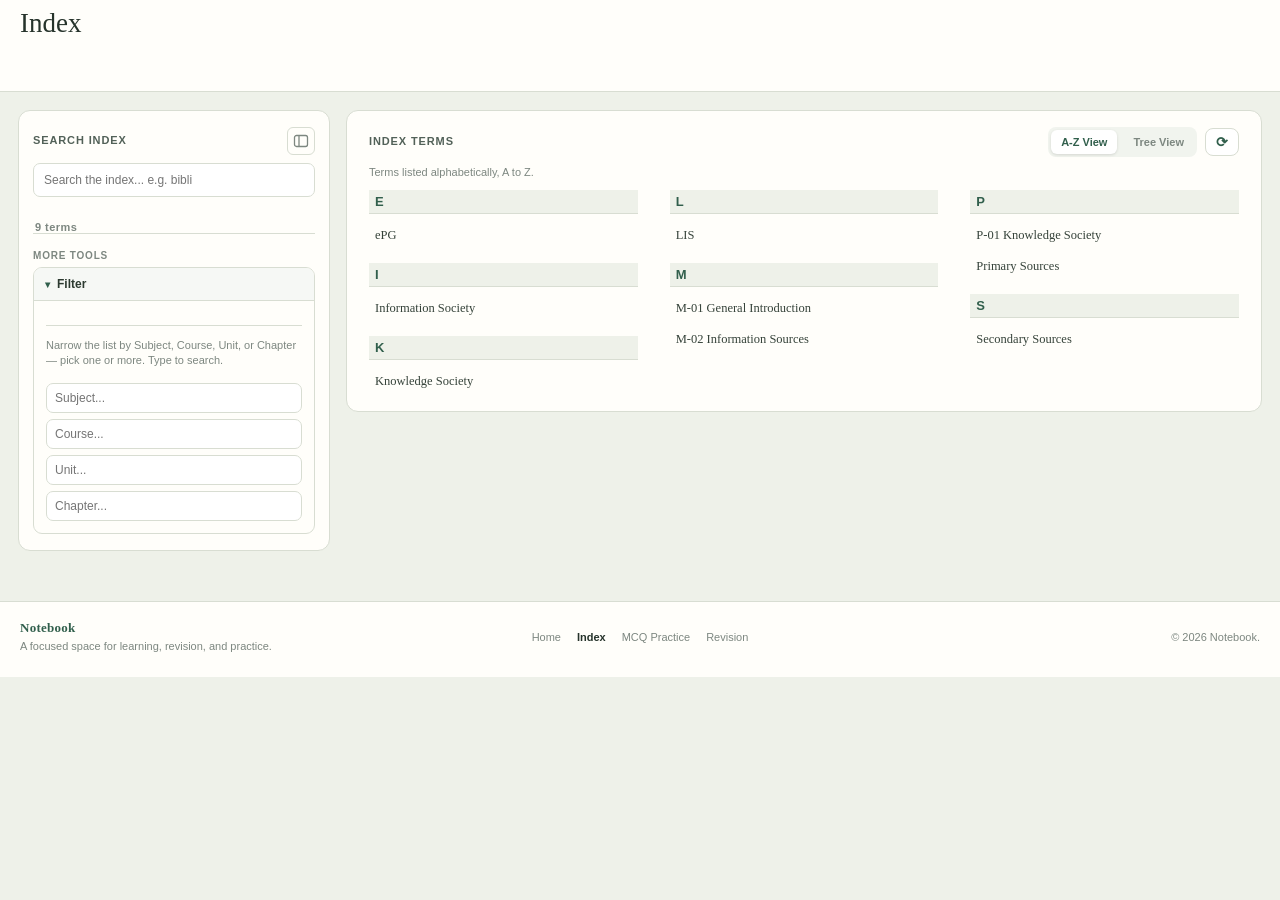
==== commit 35dbdb40: "feat: add revision page and related functionality - Introduced a new revision page (revision.html) t" ====
--- a/index-directory.html
+++ b/index-directory.html
@@ -125,6 +125,7 @@
             <a href="index.html">Home</a>
             <span class="app-footer-current" aria-current="page">Index</span>
             <a href="mcq.html">MCQ Practice</a>
+            <a href="revision.html">Revision</a>
         </nav>
         <div class="app-footer-copy">© 2026 Notebook.</div>
     </div>
--- a/css/style.css
+++ b/css/style.css
@@ -41,6 +41,10 @@
     padding: 18px 20px 22px;
     border-top: 1px solid var(--line);
     box-sizing: border-box;
+    /* Match the header's paper background instead of the page's plain
+       --page tint, so the footer reads as a deliberate bookend bar
+       rather than blank leftover space below the last panel. */
+    background: var(--paper);
     color: var(--muted);
     font: 11px/1.45 Arial, sans-serif;
 }
@@ -120,7 +124,14 @@
 .app-header {
     /* 92px is the live height (also enforced by the STEP 25 override
        below, which used to disagree with this rule's old 110px value —
-       reconciled here so there's a single source of truth). */
+       reconciled here so there's a single source of truth).
+       On the Home page, desktop-only, STEP 34 (min-width:901px block,
+       near the #left-panel/#right-panel sticky rules) sets
+       position:static !important, so instead of staying pinned the
+       header just scrolls away like ordinary content, and everything
+       normally sitting sticky right below it clips up to the true top
+       to fill the freed space. Index-directory, MCQ and mobile keep
+       this sticky as-is. */
     height: 92px;
     padding: 0 20px;
     display: flex;
@@ -181,6 +192,16 @@
     margin-left: 10px;
     margin-right: 10px;
     padding: 0 34px 34px;
+    /* .panel's base overflow:auto turns #middle-panel into a scroll
+       container the moment its content is tall enough to need one —
+       which is always, for an article. Since it never actually scrolls
+       itself (the page does), that container just quietly breaks
+       position:sticky on .content-panel-header inside it: sticky is
+       computed against the NEAREST scrolling ancestor, so it was
+       sticking to this invisible, non-scrolling box instead of the
+       viewport. overflow:visible here lets .content-panel-header's
+       stickiness resolve against the real page scroll instead. */
+    overflow: visible;
 }
 
 #right-panel {
@@ -306,15 +327,43 @@
         align-items: start;
     }
 
-    /* Left/right panels stay pinned in the viewport (under the sticky
-       header) while the middle panel's content scrolls past them. Each
-       is capped to the remaining viewport height so a long TOC/reference
-       list scrolls inside its own box instead of growing forever. */
+    /* STEP 34 — HOME PAGE ONLY: HEADER SCROLLS AWAY, EVERYTHING ELSE
+       CLIPS TO THE TRUE TOP TO MATCH.
+       .app-header stops being sticky and just scrolls away like
+       ordinary content, freeing 92px of vertical space. Scoped away
+       from Index-directory/MCQ (body:not(...)): extending this to
+       those two pages caused regressions there, so for now they keep
+       their original always-visible sticky header untouched.
+       !important is kept even scoped to Home, defensively: without it
+       this tied on specificity with the plain ".app-header" selector
+       inside the STEP 25 rule below and only won by source order,
+       which is fragile if that rule ever moves.
+       To compensate for the freed space, .content-panel-header and
+       #left-panel/#right-panel all move from their old top:92px to
+       top:0, so they clip to the true top of the viewport the moment
+       you've scrolled 92px, exactly when the header has scrolled fully
+       out of view. Desktop-only (this whole block is inside the
+       min-width:901px guard); mobile keeps the header sticky, since
+       the Phase 7 drawer overlays are fixed at top:92px and assume
+       it's still there. */
+    body:not(.index-directory-page):not(.mcq-page) .app-header {
+        position: static !important;
+    }
+
+    body:not(.index-directory-page):not(.mcq-page) .content-panel-header {
+        top: 0;
+    }
+
+    /* Left/right panels stay pinned in the viewport (clipping to the
+       true top once the header above them scrolls away) while the
+       middle panel's content scrolls past them. Each is capped to the
+       remaining viewport height so a long TOC/reference list scrolls
+       inside its own box instead of growing forever. */
     #left-panel,
     #right-panel {
         position: sticky;
-        top: 92px;
-        max-height: calc(100vh - 92px);
+        top: 0;
+        max-height: 100vh;
         overflow-y: auto;
     }
 }
@@ -2119,10 +2168,11 @@
    ========================================================= */
 .content-panel-header{
     position:sticky;
-    /* .app-header is sticky and 92px tall (see the STEP 25 rule); this
-       sticks right below it instead of at the true top:0, now that the
-       page scrolls naturally rather than #middle-panel scrolling inside
-       its own fixed-height box. */
+    /* Base value: .app-header is sticky and 92px tall (see the STEP 25
+       rule), so this sticks right below it. STEP 34 (min-width:901px
+       block, near #left-panel/#right-panel) overrides this to top:0 on
+       desktop, since .app-header stops being sticky there and this
+       becomes the topmost pinned element once it scrolls away. */
     top:92px;
     z-index:30;
     padding-top:16px;
@@ -2203,9 +2253,40 @@
 .content-toc-btn:disabled{
     opacity:1;
 }
+.start-read-btn{
+    position:static;
+    margin-left:auto;
+    flex:0 0 auto;
+    padding:3px 10px;
+    border:1px solid var(--green);
+    border-radius:6px;
+    background:var(--green);
+    color:#fff;
+    cursor:pointer;
+    font:700 10px Arial,sans-serif;
+    letter-spacing:.04em;
+    white-space:nowrap;
+}
+.start-read-btn:hover:not(:disabled){
+    opacity:.85;
+}
+.start-read-btn:disabled{
+    opacity:.5;
+    cursor:not-allowed;
+}
+/* STEP 36: End Read moved up here too, right next to Start Read (only
+   one of the two is ever visible at a time — see reading-tools.js).
+   It needs the same margin-left:auto Start Read has, so the header
+   doesn't visually jump: without it, the moment Start Read (which
+   carries the auto margin) hides and End Read (which otherwise
+   wouldn't) takes its place, nothing in the row would be pushed to
+   the right anymore and Read time would jump left to sit right after
+   the language toggle instead of staying put next to it. */
+#end-read-btn{
+    margin-left:auto;
+}
 .read-time-btn{
     position:static;
-    margin-left:auto;
     flex:0 0 auto;
     padding:3px 9px;
     border:1px solid var(--line);
@@ -2356,6 +2437,34 @@
     flex-wrap:wrap;
     gap:8px;
     margin-left:auto;
+}
+.post-read-suggestion{
+    flex:1 1 100%;
+    margin:0;
+    font:italic 400 11px/1.4 Arial,sans-serif;
+    color:var(--muted);
+}
+.post-read-suggestion strong{
+    font-style:normal;
+    color:var(--green);
+}
+.reread-btn{
+    margin-left:10px;
+    border-color:var(--muted);
+    color:var(--muted);
+}
+.reread-btn:hover:not(:disabled){
+    background:var(--green-soft);
+    color:var(--green);
+}
+.post-read-flashcard{
+    background:var(--green);
+    border-color:var(--green);
+    color:#fff;
+}
+.post-read-flashcard:hover:not(:disabled){
+    background:var(--green);
+    opacity:.85;
 }
 
 /* =========================================================
@@ -3849,3 +3958,635 @@
 .mcq-nav-submit{
     margin-top:auto;
 }
+
+
+/* =========================================================
+   PHASE 7 — MOBILE OFF-CANVAS DRAWERS
+   Below 901px only. Desktop (>900px) layout is intentionally untouched.
+   ========================================================= */
+.mobile-drawer-controls{
+    display:none;
+}
+.mobile-drawer-backdrop{
+    position:fixed;
+    inset:92px 0 0;
+    z-index:850;
+    background:rgba(25,35,29,.32);
+}
+.mobile-drawer-backdrop[hidden]{display:none !important;}
+
+@media (max-width:900px){
+    body.mobile-drawer-active{
+        overflow-x:hidden;
+    }
+
+    .mobile-drawer-controls{
+        position:absolute;
+        top:8px;
+        right:10px;
+        z-index:1000;
+        display:flex;
+        align-items:center;
+        gap:6px;
+    }
+    .mobile-drawer-toggle{
+        min-height:30px;
+        padding:0 9px;
+        border:1px solid var(--line,#cfd7cf);
+        border-radius:6px;
+        background:var(--paper,#fdfdf8);
+        color:var(--text,#26332b);
+        box-shadow:0 1px 3px rgba(28,38,31,.10);
+        cursor:pointer;
+        font:700 11px/30px Arial,sans-serif;
+        white-space:nowrap;
+    }
+    .mobile-drawer-toggle:active,
+    .mobile-drawer-toggle[aria-expanded="true"]{
+        background:var(--green-soft,#e4ece4);
+    }
+
+    /* Home: one-column content; both side panels leave the document flow
+       completely and become viewport overlays. */
+    .workspace{
+        display:block !important;
+        grid-template-columns:1fr !important;
+        width:100%;
+        overflow:visible !important;
+    }
+    #middle-panel{
+        width:auto;
+        margin-left:0;
+        margin-right:0;
+        min-width:0;
+        height:auto !important;
+        max-height:none !important;
+        overflow:visible !important;
+    }
+    #left-panel,
+    #right-panel{
+        position:fixed !important;
+        top:92px !important;
+        bottom:0 !important;
+        z-index:900;
+        width:min(86vw,360px) !important;
+        max-width:calc(100vw - 24px);
+        max-height:none !important;
+        height:auto !important;
+        margin:0 !important;
+        box-sizing:border-box;
+        overflow-x:hidden !important;
+        overflow-y:auto !important;
+        border-radius:0 10px 10px 0;
+        box-shadow:0 8px 28px rgba(25,35,29,.18);
+        transition:transform .22s ease, visibility .22s ease;
+        visibility:hidden;
+    }
+    #left-panel{
+        left:0;
+        right:auto;
+        transform:translateX(-105%);
+    }
+    #right-panel{
+        right:0;
+        left:auto;
+        border-radius:10px 0 0 10px;
+        transform:translateX(105%);
+    }
+    #left-panel.mobile-drawer-open,
+    #right-panel.mobile-drawer-open{
+        transform:translateX(0);
+        visibility:visible;
+    }
+    #left-panel .panel-resizer,
+    #right-panel .panel-resizer{
+        display:none !important;
+    }
+    #left-panel .panel-heading-row,
+    #right-panel .right-panel-header{
+        position:sticky;
+        top:0;
+        z-index:2;
+        background:inherit;
+    }
+    .panel-width-toggle{
+        display:none !important;
+    }
+
+    /* Index-directory: only the filter sidebar becomes a drawer; the A-Z
+       listing remains the full-width document content. */
+    .index-directory-workspace{
+        display:block !important;
+        grid-template-columns:1fr !important;
+        width:100%;
+        overflow:visible !important;
+    }
+    .index-directory-right{
+        width:auto;
+        margin:10px 0 18px !important;
+        min-width:0;
+        height:auto !important;
+        max-height:none !important;
+        overflow:visible !important;
+    }
+    .index-directory-left{
+        position:fixed !important;
+        top:92px !important;
+        bottom:0 !important;
+        left:0;
+        width:min(86vw,360px) !important;
+        max-width:calc(100vw - 24px);
+        max-height:none !important;
+        height:auto !important;
+        margin:0 !important;
+        box-sizing:border-box;
+        overflow-x:hidden !important;
+        overflow-y:auto !important;
+        z-index:900;
+        border-radius:0 10px 10px 0;
+        box-shadow:0 8px 28px rgba(25,35,29,.18);
+        transform:translateX(-105%);
+        visibility:hidden;
+        transition:transform .22s ease, visibility .22s ease;
+    }
+    .index-directory-left.mobile-drawer-open{
+        transform:translateX(0);
+        visibility:visible;
+    }
+    #index-directory-resizer,
+    #index-directory-toggle{
+        display:none !important;
+    }
+
+    /* MCQ: question navigator becomes a right-side drawer. Main question
+       content stays one full-width column. */
+    .mcq-workspace{
+        display:block !important;
+        grid-template-columns:1fr !important;
+        width:100%;
+        overflow:visible !important;
+    }
+    .mcq-main-column{
+        width:100%;
+        min-width:0;
+    }
+    .mcq-navigator{
+        position:fixed !important;
+        top:92px !important;
+        bottom:0 !important;
+        right:0;
+        left:auto;
+        width:min(86vw,360px) !important;
+        max-width:calc(100vw - 24px);
+        max-height:none !important;
+        height:auto !important;
+        margin:0 !important;
+        z-index:900;
+        border-radius:10px 0 0 10px;
+        box-shadow:0 8px 28px rgba(25,35,29,.18);
+        transform:translateX(105%);
+        visibility:hidden;
+        transition:transform .22s ease, visibility .22s ease;
+    }
+    .mcq-navigator.mobile-drawer-open{
+        transform:translateX(0);
+        visibility:visible;
+    }
+    .mcq-navigator.collapsed{
+        width:min(86vw,360px) !important;
+        height:auto !important;
+    }
+    .mcq-navigator .mcq-nav-body{
+        min-height:0;
+        overflow:hidden;
+    }
+    .mcq-navigator #mcq-question-grid{
+        overflow-y:auto;
+    }
+    .mcq-nav-width-toggle{
+        display:none !important;
+    }
+
+    /* Phase 2/5 action strips stay sticky-bottom on mobile. */
+    .action-strip,
+    .mcq-action-strip{
+        position:sticky;
+        bottom:8px;
+        z-index:120;
+        max-width:100%;
+    }
+
+    /* Keep mobile header controls from colliding with the page title. */
+    .app-header h1{
+        padding-right:120px !important;
+        box-sizing:border-box;
+    }
+    .mcq-page .app-header h1{
+        padding-right:125px !important;
+    }
+}
+
+@media (max-width:480px){
+    .mobile-drawer-toggle{
+        min-height:28px;
+        padding:0 7px;
+        font-size:10px;
+        line-height:28px;
+    }
+    .mobile-drawer-controls{top:7px;right:7px;gap:4px;}
+    .app-header h1{font-size:23px !important;}
+    .mcq-page .app-header h1{font-size:22px !important;}
+}
+
+
+/* =========================================================
+   PHASE 8 — FLASHCARDS v1 (Leitner) modal
+   Reuses .add-resource-overlay / .add-resource-modal / .bottom-strip-btn.
+   ========================================================= */
+.add-resource-modal.flashcard-modal{
+    width:min(560px,92vw);
+}
+.flashcard-progress{
+    margin:0 26px 12px 0;
+    font:700 10px Arial,sans-serif;
+    letter-spacing:.06em;
+    text-transform:uppercase;
+    color:var(--muted);
+}
+.flashcard-scene{
+    perspective:1200px;
+}
+.flashcard-card{
+    position:relative;
+    height:240px;
+    cursor:pointer;
+    transform-style:preserve-3d;
+    transition:transform .4s;
+    outline:none;
+}
+.flashcard-card.flipped{
+    transform:rotateY(180deg);
+}
+.flashcard-card:focus-visible .flashcard-face{
+    border-color:var(--green);
+}
+.flashcard-face{
+    position:absolute;
+    inset:0;
+    display:flex;
+    padding:22px 20px 26px;
+    overflow:auto;
+    border:1px solid var(--line);
+    border-radius:11px;
+    background:var(--paper);
+    color:var(--text);
+    text-align:center;
+    backface-visibility:hidden;
+    -webkit-backface-visibility:hidden;
+}
+.flashcard-back{
+    background:var(--green-soft);
+    transform:rotateY(180deg);
+}
+.flashcard-text{
+    margin:auto; /* centres short text, still scrolls tall text from the top */
+    font-size:17px;
+    line-height:1.5;
+}
+.flashcard-text p{
+    margin:0 0 .5em;
+}
+.flashcard-text p:last-child{
+    margin-bottom:0;
+}
+.flashcard-hint{
+    position:absolute;
+    right:12px;
+    bottom:8px;
+    font:400 10px Arial,sans-serif;
+    letter-spacing:.04em;
+    color:var(--muted);
+}
+.flashcard-answers{
+    display:flex;
+    justify-content:center;
+    gap:12px;
+    margin-top:16px;
+}
+.flashcard-answers[hidden]{
+    display:none;
+}
+.flashcard-answers .bottom-strip-btn{
+    padding:7px 16px;
+    font-size:11px;
+}
+.flashcard-forgot{
+    color:var(--muted);
+}
+.flashcard-message{
+    padding:34px 10px 18px;
+    text-align:center;
+    font-size:16px;
+    line-height:1.5;
+    color:var(--text);
+}
+
+/* Flashcards v2 — bilingual faces (English on top, हिंदी below) */
+.flashcard-hi{
+    margin-top:12px;
+    padding-top:12px;
+    border-top:1px solid var(--line);
+}
+.flashcard-en > :last-child,
+.flashcard-hi > :last-child{
+    margin-bottom:0;
+}
+.flashcard-en ol,.flashcard-en ul,
+.flashcard-hi ol,.flashcard-hi ul{
+    display:inline-block;
+    margin:0;
+    padding-left:1.3em;
+    text-align:left;
+}
+
+/* Add Content popup: Flashcard prompt row */
+.flashcard-enonly{
+    display:inline-flex;
+    align-items:center;
+    gap:6px;
+    margin-left:4px;
+    font:400 12px Arial,sans-serif;
+    color:var(--muted);
+    cursor:pointer;
+}
+
+/* =========================================================
+   Progress sync & backup (header button + panel)
+   ========================================================= */
+.progress-sync-btn{
+    border-style:solid;
+    margin-left:6px;
+}
+.progress-sync-btn[data-state="off"]{
+    color:var(--muted);
+    border-color:var(--line);
+}
+.progress-sync-btn[data-state="dirty"]::after,
+.progress-sync-btn[data-state="error"]::after{
+    content:" •";
+}
+.progress-sync-btn[data-state="error"]{
+    color:var(--muted);
+}
+.add-resource-modal.progress-sync-modal{
+    width:min(520px,92vw);
+}
+.progress-sync-title{
+    margin:0 26px 14px 0;
+    font:700 15px Arial,sans-serif;
+    color:var(--text);
+}
+.progress-sync-label{
+    display:block;
+    margin:10px 0 5px;
+    font:700 10px Arial,sans-serif;
+    letter-spacing:.06em;
+    text-transform:uppercase;
+    color:var(--muted);
+}
+.progress-sync-input{
+    width:100%;
+    box-sizing:border-box;
+    padding:8px 10px;
+    border:1px solid var(--line);
+    border-radius:8px;
+    background:var(--paper);
+    color:var(--text);
+    font:13px monospace;
+}
+.progress-sync-row{
+    display:flex;
+    flex-wrap:wrap;
+    gap:10px;
+    margin-top:10px;
+}
+.progress-sync-status{
+    min-height:1.3em;
+    margin-top:10px;
+    font:12px/1.45 Arial,sans-serif;
+    color:var(--muted);
+}
+.progress-sync-help{
+    margin:8px 0 0;
+    font:11px/1.5 Arial,sans-serif;
+    color:var(--muted);
+}
+.progress-sync-help code{
+    font-size:11px;
+}
+.progress-sync-divider{
+    margin:16px 0 4px;
+    border-top:1px solid var(--line);
+}
+
+/* Progress sync: state dots, result lines, toast, first-run banner */
+.progress-sync-btn[data-state="new"]::after{
+    content:" •";
+}
+.progress-sync-last{
+    margin-top:4px;
+    font:11px/1.4 Arial,sans-serif;
+    color:var(--muted);
+}
+.progress-sync-status[data-state="syncing"]{
+    font-style:italic;
+}
+.progress-sync-status[data-state="error"],
+.progress-sync-status[data-state="pending"]{
+    color:var(--text);
+}
+.progress-sync-toast{
+    position:fixed;
+    left:16px;
+    bottom:16px;
+    z-index:99998;
+    max-width:min(360px,calc(100vw - 32px));
+    padding:10px 14px;
+    border:1px solid var(--line);
+    border-radius:10px;
+    background:var(--paper);
+    color:var(--text);
+    font:12px/1.45 Arial,sans-serif;
+    box-shadow:0 6px 20px rgba(0,0,0,.14);
+    opacity:0;
+    transform:translateY(8px);
+    pointer-events:none;
+    transition:opacity .2s,transform .2s;
+}
+.progress-sync-toast.show{
+    opacity:1;
+    transform:none;
+}
+.progress-sync-banner{
+    position:fixed;
+    right:16px;
+    bottom:16px;
+    z-index:99997;
+    width:min(340px,calc(100vw - 32px));
+    padding:14px 16px;
+    border:1px solid var(--line);
+    border-radius:12px;
+    background:var(--paper);
+    color:var(--text);
+    box-shadow:0 8px 26px rgba(0,0,0,.16);
+}
+.progress-sync-banner-title{
+    margin-bottom:6px;
+    font:700 13px Arial,sans-serif;
+}
+.progress-sync-banner-text{
+    font:12px/1.5 Arial,sans-serif;
+    color:var(--muted);
+}
+
+/* =========================================================
+   Revision link + badge (header) and the Revision page
+   ========================================================= */
+a.subject-add-button.revision-link{
+    display:inline-flex;
+    align-items:center;
+    gap:6px;
+    text-decoration:none;
+    border-style:solid;
+    margin-left:6px;
+}
+.revision-badge{
+    display:inline-block;
+    min-width:18px;
+    padding:1px 6px;
+    border-radius:9px;
+    background:var(--green);
+    color:#fff;
+    font:700 10px/16px Arial,sans-serif;
+    text-align:center;
+    box-sizing:border-box;
+}
+.revision-badge[hidden]{
+    display:none;
+}
+.revision-shell{
+    padding:0 18px 18px;
+}
+.revision-panel{
+    max-width:860px;
+    margin-left:auto;
+    margin-right:auto;
+    padding:4px 20px 18px;
+}
+.revision-summary{
+    margin:6px 0 4px;
+    font:14px/1.6 Arial,sans-serif;
+    color:var(--text);
+}
+.revision-summary-big{
+    font:700 18px Arial,sans-serif;
+}
+.revision-note{
+    margin:10px 0 2px;
+    padding:9px 12px;
+    border:1px solid var(--line);
+    border-radius:9px;
+    background:var(--green-soft);
+    font:13px/1.5 Arial,sans-serif;
+    color:var(--text);
+}
+.revision-list{
+    margin-top:8px;
+}
+.revision-loading{
+    padding:16px 0;
+    font:13px Arial,sans-serif;
+    color:var(--muted);
+}
+.revision-group-title{
+    margin:18px 0 8px;
+    font:700 10px Arial,sans-serif;
+    letter-spacing:.06em;
+    text-transform:uppercase;
+    color:var(--muted);
+}
+.revision-row{
+    display:flex;
+    align-items:center;
+    justify-content:space-between;
+    gap:14px;
+    padding:11px 14px;
+    margin-bottom:8px;
+    border:1px solid var(--line);
+    border-radius:10px;
+    background:var(--paper);
+}
+.revision-row-highlight{
+    border-color:var(--green);
+    box-shadow:0 0 0 2px var(--green-soft);
+}
+.revision-row-main{
+    min-width:0;
+    flex:1;
+}
+.revision-row-title{
+    font:700 14px Arial,sans-serif;
+    color:var(--text);
+}
+.revision-row-unknown,
+.revision-row-id{
+    color:var(--muted);
+    font-weight:400;
+}
+.revision-row-path{
+    margin-top:2px;
+    font:11px/1.4 Arial,sans-serif;
+    color:var(--muted);
+    overflow-wrap:anywhere;
+}
+.revision-chips{
+    display:flex;
+    flex-wrap:wrap;
+    gap:6px;
+    margin-top:8px;
+}
+.revision-chip{
+    display:inline-block;
+    padding:2px 9px;
+    border:1px solid var(--line);
+    border-radius:11px;
+    font:11px/1.5 Arial,sans-serif;
+    color:var(--muted);
+    background:#fff;
+}
+.revision-chip-overdue{
+    color:var(--text);
+    border-color:#b9c4b8;
+    font-weight:700;
+}
+.revision-chip-today{
+    color:var(--green);
+    border-color:#9db9a6;
+    background:var(--green-soft);
+}
+a.bottom-strip-btn.revision-open{
+    flex:0 0 auto;
+    text-decoration:none;
+    display:inline-block;
+}
+.revision-footnote{
+    margin:20px 0 0;
+    font:11px/1.5 Arial,sans-serif;
+    color:var(--muted);
+}
+@media (max-width:600px){
+    .revision-row{
+        flex-direction:column;
+        align-items:stretch;
+    }
+}
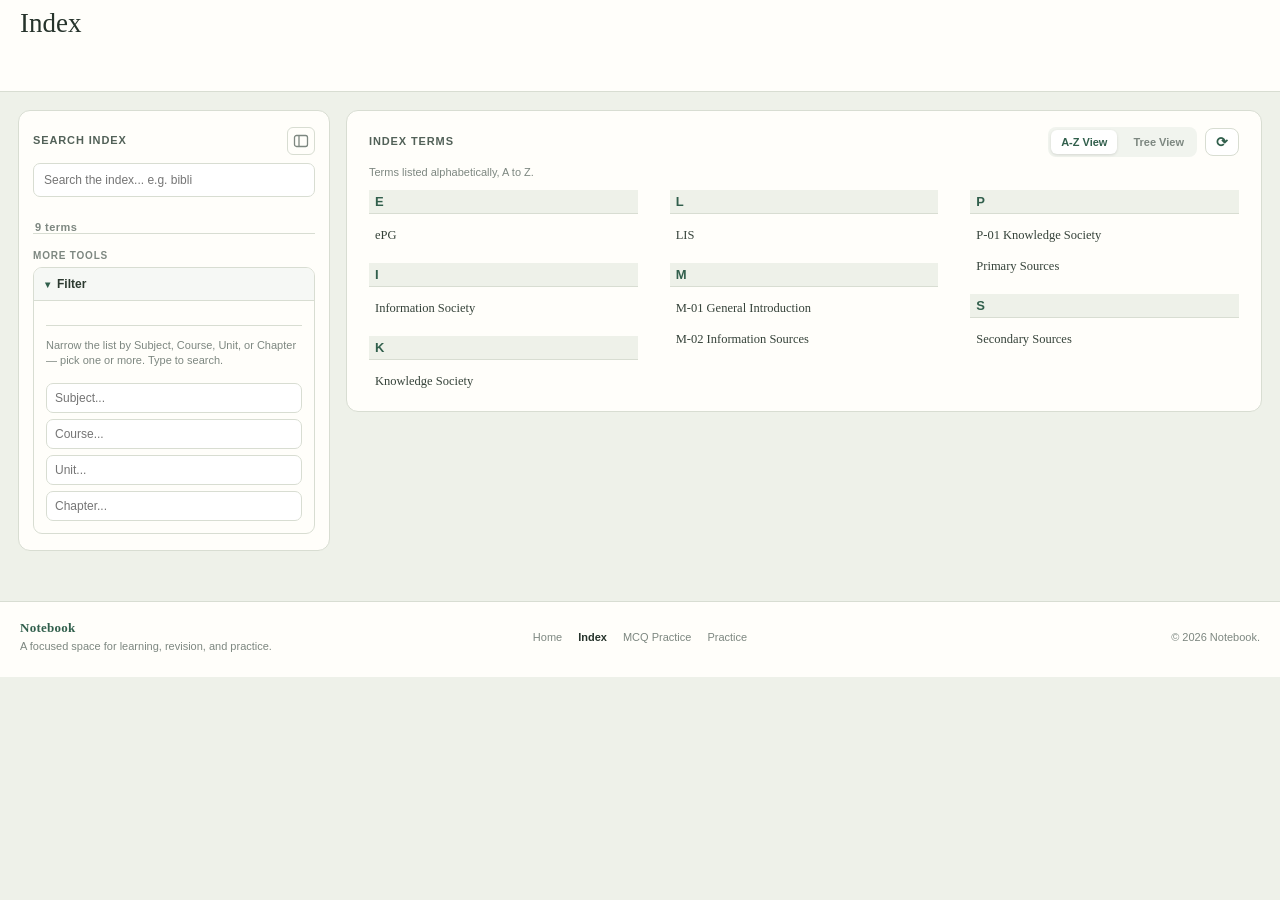
==== commit 56caeb4f: "Refactor Revision Page to Practice Page - Updated flashcards.js to replace references of "Revision" " ====
--- a/index-directory.html
+++ b/index-directory.html
@@ -125,7 +125,7 @@
             <a href="index.html">Home</a>
             <span class="app-footer-current" aria-current="page">Index</span>
             <a href="mcq.html">MCQ Practice</a>
-            <a href="revision.html">Revision</a>
+            <a href="practice.html">Practice</a>
         </nav>
         <div class="app-footer-copy">© 2026 Notebook.</div>
     </div>
--- a/css/style.css
+++ b/css/style.css
@@ -4450,9 +4450,9 @@
 }
 
 /* =========================================================
-   Revision link + badge (header) and the Revision page
+   Practice link + badge (header) and the Practice page
    ========================================================= */
-a.subject-add-button.revision-link{
+a.subject-add-button.practice-link{
     display:inline-flex;
     align-items:center;
     gap:6px;
@@ -4460,7 +4460,7 @@
     border-style:solid;
     margin-left:6px;
 }
-.revision-badge{
+.practice-badge{
     display:inline-block;
     min-width:18px;
     padding:1px 6px;
@@ -4471,27 +4471,179 @@
     text-align:center;
     box-sizing:border-box;
 }
-.revision-badge[hidden]{
+.practice-badge[hidden]{
     display:none;
 }
-.revision-shell{
+
+.practice-shell{
     padding:0 18px 18px;
 }
-.revision-panel{
-    max-width:860px;
-    margin-left:auto;
-    margin-right:auto;
-    padding:4px 20px 18px;
-}
-.revision-summary{
+.practice-workspace{
+    display:grid;
+    grid-template-columns:var(--practice-left-width,300px) minmax(300px,1fr);
+    gap:0;
+    overflow:visible;
+    align-items:start;
+}
+@media (min-width:901px){
+    .practice-workspace{
+        transition:grid-template-columns 220ms ease;
+    }
+}
+body.practice-resizing .practice-workspace{
+    transition:none;
+}
+body.practice-resizing{
+    cursor:col-resize;
+    user-select:none;
+}
+.practice-left{
+    position:relative;
+    margin-left:0;
+    margin-right:8px;
+    padding:16px 14px;
+    overflow-x:hidden;
+    display:flex;
+    flex-direction:column;
+}
+@media (min-width:901px){
+    .practice-left{
+        position:sticky;
+        top:92px;
+        max-height:calc(100vh - 92px);
+        overflow-y:auto;
+        align-self:start;
+    }
+}
+#practice-resizer{
+    right:-8px;
+}
+.practice-right{
+    margin-left:8px;
+    margin-right:0;
+    padding:16px 22px;
+    min-height:60vh;
+    min-width:0;
+}
+.practice-left.panel-collapsed{
+    padding-left:8px;
+    padding-right:8px;
+    overflow:hidden;
+}
+.practice-left.panel-collapsed .panel-heading-row{
+    justify-content:center;
+}
+.practice-left.panel-collapsed .panel-heading,
+.practice-left.panel-collapsed .practice-menu{
+    display:none;
+}
+.practice-left.panel-collapsed #practice-resizer{
+    display:none;
+}
+
+/* menu */
+.practice-menu{
+    display:flex;
+    flex-direction:column;
+    gap:4px;
+    margin-top:6px;
+}
+.practice-menu-item,
+.practice-submenu-item{
+    display:flex;
+    align-items:center;
+    justify-content:space-between;
+    gap:8px;
+    width:100%;
+    padding:9px 11px;
+    border:1px solid transparent;
+    border-radius:8px;
+    background:transparent;
+    color:var(--text);
+    font:700 13px Arial,sans-serif;
+    text-align:left;
+    cursor:pointer;
+}
+.practice-menu-item:hover,
+.practice-submenu-item:hover{
+    background:#f1f4ee;
+}
+.practice-menu-item.active,
+.practice-submenu-item.active{
+    background:var(--green-soft);
+    border-color:#9db9a6;
+    color:var(--green);
+}
+.practice-submenu{
+    display:flex;
+    flex-direction:column;
+    gap:2px;
+    margin:0 0 4px 14px;
+    padding-left:8px;
+    border-left:2px solid var(--line);
+}
+.practice-submenu[hidden]{
+    display:none;
+}
+.practice-submenu-item{
+    padding:7px 10px;
+    font-weight:400;
+    font-size:12px;
+}
+.practice-menu-badge{
+    display:inline-block;
+    min-width:18px;
+    padding:1px 6px;
+    border-radius:9px;
+    background:var(--green);
+    color:#fff;
+    font:700 10px/16px Arial,sans-serif;
+    text-align:center;
+    box-sizing:border-box;
+}
+.practice-menu-badge[hidden]{
+    display:none;
+}
+
+/* right panel */
+.practice-back{
+    display:none;
+    padding:4px 10px;
+    border:1px solid var(--line);
+    border-radius:7px;
+    background:#fff;
+    color:var(--green);
+    font:700 11px Arial,sans-serif;
+    cursor:pointer;
+}
+.practice-view[hidden]{
+    display:none;
+}
+.practice-message{
+    margin:6px 0 10px;
+    padding:9px 12px;
+    border:1px solid var(--line);
+    border-radius:9px;
+    background:var(--green-soft);
+    font:13px/1.5 Arial,sans-serif;
+    color:var(--text);
+}
+.practice-message[hidden]{
+    display:none;
+}
+.practice-message[data-kind="error"]{
+    background:#fff;
+    border-color:#b9c4b8;
+}
+.practice-summary{
     margin:6px 0 4px;
     font:14px/1.6 Arial,sans-serif;
     color:var(--text);
 }
-.revision-summary-big{
+.practice-summary-big{
     font:700 18px Arial,sans-serif;
 }
-.revision-note{
+.practice-note{
     margin:10px 0 2px;
     padding:9px 12px;
     border:1px solid var(--line);
@@ -4500,22 +4652,20 @@
     font:13px/1.5 Arial,sans-serif;
     color:var(--text);
 }
-.revision-list{
-    margin-top:8px;
-}
-.revision-loading{
+.practice-loading{
     padding:16px 0;
     font:13px Arial,sans-serif;
     color:var(--muted);
 }
-.revision-group-title{
+.practice-group-title{
     margin:18px 0 8px;
     font:700 10px Arial,sans-serif;
     letter-spacing:.06em;
     text-transform:uppercase;
     color:var(--muted);
 }
-.revision-row{
+.practice-row,
+.practice-tree-row{
     display:flex;
     align-items:center;
     justify-content:space-between;
@@ -4526,36 +4676,73 @@
     border-radius:10px;
     background:var(--paper);
 }
-.revision-row-highlight{
+.practice-tree-row{
+    margin-left:calc(var(--depth,0) * 18px);
+    gap:10px;
+    padding:9px 12px;
+}
+.practice-tree-children{
+    margin:0;
+}
+.practice-tree-toggle{
+    flex:none;
+    width:22px;
+    height:22px;
+    padding:0;
+    border:1px solid var(--line);
+    border-radius:6px;
+    background:#fff;
+    color:var(--muted);
+    font:12px/1 Arial,sans-serif;
+    cursor:pointer;
+}
+.practice-tree-leaf{
+    border-color:transparent;
+    background:transparent;
+    cursor:default;
+}
+.practice-tree-tools{
+    display:flex;
+    gap:8px;
+    margin:8px 0 12px;
+}
+.practice-row-highlight{
     border-color:var(--green);
     box-shadow:0 0 0 2px var(--green-soft);
 }
-.revision-row-main{
+.practice-row-main{
     min-width:0;
     flex:1;
 }
-.revision-row-title{
+.practice-row-title{
     font:700 14px Arial,sans-serif;
     color:var(--text);
 }
-.revision-row-unknown,
-.revision-row-id{
+.practice-row-unknown,
+.practice-row-id{
     color:var(--muted);
     font-weight:400;
 }
-.revision-row-path{
+.practice-row-path{
     margin-top:2px;
     font:11px/1.4 Arial,sans-serif;
     color:var(--muted);
     overflow-wrap:anywhere;
 }
-.revision-chips{
+.practice-row-actions{
+    display:flex;
+    flex:0 0 auto;
+    flex-wrap:wrap;
+    justify-content:flex-end;
+    gap:8px;
+}
+.practice-chips{
     display:flex;
     flex-wrap:wrap;
     gap:6px;
     margin-top:8px;
 }
-.revision-chip{
+.practice-chip{
     display:inline-block;
     padding:2px 9px;
     border:1px solid var(--line);
@@ -4564,29 +4751,110 @@
     color:var(--muted);
     background:#fff;
 }
-.revision-chip-overdue{
+.practice-chip-overdue{
     color:var(--text);
     border-color:#b9c4b8;
     font-weight:700;
 }
-.revision-chip-today{
+.practice-chip-today{
     color:var(--green);
     border-color:#9db9a6;
     background:var(--green-soft);
 }
-a.bottom-strip-btn.revision-open{
-    flex:0 0 auto;
+.practice-chip-quiet{
+    border-style:dashed;
+}
+a.bottom-strip-btn.practice-open{
     text-decoration:none;
     display:inline-block;
 }
-.revision-footnote{
+.practice-footnote{
     margin:20px 0 0;
     font:11px/1.5 Arial,sans-serif;
     color:var(--muted);
 }
-@media (max-width:600px){
-    .revision-row{
-        flex-direction:column;
-        align-items:stretch;
-    }
-}
+.practice-mcq-bar{
+    display:flex;
+    align-items:center;
+    justify-content:space-between;
+    gap:10px;
+    margin:6px 0 10px;
+    font:12px Arial,sans-serif;
+    color:var(--muted);
+}
+.practice-mcq-bar a{
+    color:var(--green);
+    text-decoration:none;
+    font-weight:700;
+}
+.practice-mcq-frame{
+    width:100%;
+    height:calc(100vh - 230px);
+    min-height:520px;
+    border:1px solid var(--line);
+    border-radius:10px;
+    background:#fff;
+}
+
+/* phones/tablets: the picked view takes over the screen ("← Menu" returns) */
+@media (max-width:900px){
+    .practice-workspace{
+        display:block;
+    }
+    .practice-left{
+        margin:0;
+        position:static;
+        max-height:none;
+    }
+    #practice-resizer,
+    #practice-toggle{
+        display:none;
+    }
+    .practice-right{
+        display:none;
+        margin:0;
+        padding:14px 14px;
+    }
+    .practice-shell.practice-detail-open .practice-left{
+        display:none;
+    }
+    .practice-shell.practice-detail-open .practice-right{
+        display:block;
+    }
+    .practice-back{
+        display:inline-flex;
+    }
+    .practice-row,
+    .practice-tree-row{
+        flex-wrap:wrap;
+    }
+    .practice-row-actions{
+        justify-content:flex-start;
+    }
+}
+
+/* Add Content popup: one block per AI prompt (button + what it does / what to do) */
+.prompt-block{
+    margin:0 0 14px;
+    padding:11px 12px;
+    border:1px solid var(--line);
+    border-radius:9px;
+    background:#fafaf6;
+}
+.prompt-block-row{
+    display:flex;
+    flex-wrap:wrap;
+    align-items:center;
+    gap:8px;
+}
+.prompt-block-desc{
+    margin:8px 0 0;
+    font:11px/1.55 Arial,sans-serif;
+    color:var(--muted);
+}
+.prompt-block-desc strong{
+    color:#354239;
+}
+.prompt-block-desc code{
+    font-size:11px;
+}
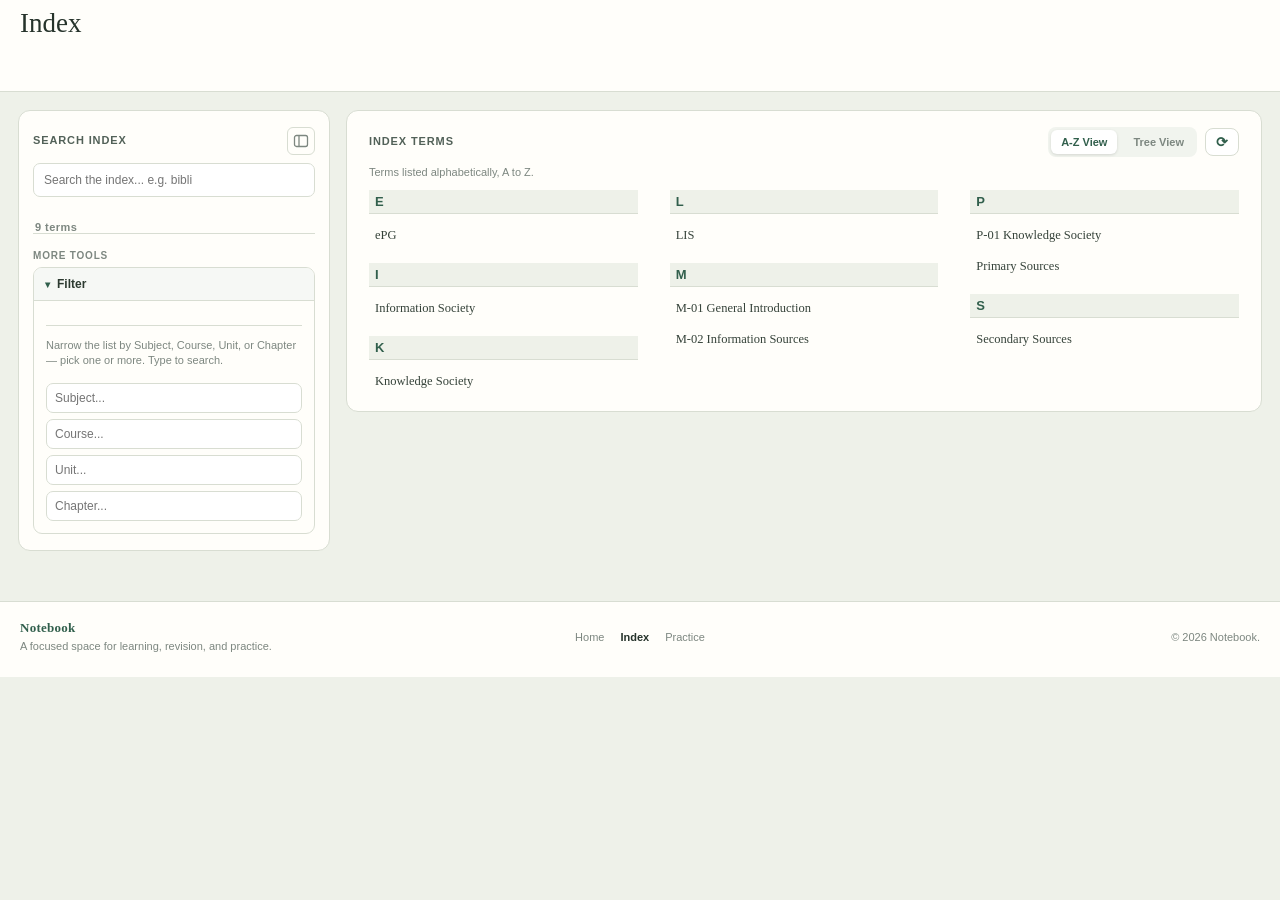
==== commit e96be7fe: "feat: update navigation and structure for Practice and Index tabs, removing MCQ references" ====
--- a/index-directory.html
+++ b/index-directory.html
@@ -124,7 +124,6 @@
         <nav class="app-footer-nav" aria-label="Footer navigation">
             <a href="index.html">Home</a>
             <span class="app-footer-current" aria-current="page">Index</span>
-            <a href="mcq.html">MCQ Practice</a>
             <a href="practice.html">Practice</a>
         </nav>
         <div class="app-footer-copy">© 2026 Notebook.</div>
--- a/css/style.css
+++ b/css/style.css
@@ -878,8 +878,9 @@
 .right-panel-tab.active{background:var(--green-soft);color:var(--green)}
 
 /* =========================================================
-   RIGHT PANEL — MCQ TAB (embedded) + "open in new tab" action
-   available on both the MCQ tab and the Index tab.
+   RIGHT PANEL — INDEX + PRACTICE TABS, "open in new tab" action
+   shared by both (References has no such action — it's already
+   in-panel only).
    ========================================================= */
 
 .right-tab-action-row {
@@ -913,6 +914,13 @@
     border: 1px solid var(--line);
     border-radius: 10px;
     background: var(--paper);
+}
+
+.right-tab-practice-note {
+    margin: 0;
+    padding: 2px 2px;
+    font: 13px/1.6 Arial, sans-serif;
+    color: var(--muted);
 }
 
 /* =========================================================
@@ -2457,15 +2465,6 @@
     background:var(--green-soft);
     color:var(--green);
 }
-.post-read-flashcard{
-    background:var(--green);
-    border-color:var(--green);
-    color:#fff;
-}
-.post-read-flashcard:hover:not(:disabled){
-    background:var(--green);
-    opacity:.85;
-}
 
 /* =========================================================
    CONTENT outline (TOC) panel — opens as a "curtain" right
@@ -4706,6 +4705,80 @@
     gap:8px;
     margin:8px 0 12px;
 }
+
+/* ---- Phase 5: Tree view now uses the PAGE'S OWN left/right panels —
+   #practice-left (hierarchy, appended below the Plan/Queue/Tree nav,
+   only while Tree view is active) and #practice-right/#pv-tree
+   (selected node's 4-square panel only). This mirrors the home page's
+   real ToC / content split (two actual panels) instead of a second,
+   nested split living inside the right panel alone, which is what an
+   earlier pass here (wrongly) built. ---- */
+.practice-left-tree{
+    margin-top:14px;
+    padding-top:14px;
+    border-top:1px solid var(--line);
+}
+.practice-left-tree[hidden]{
+    display:none;
+}
+.practice-tree-detail-panel{
+    padding:14px 16px;
+    border:1px solid var(--line);
+    border-radius:10px;
+    background:var(--paper);
+}
+.practice-tree-detail-empty{
+    padding:8px 2px;
+    font:13px/1.6 Arial,sans-serif;
+    color:var(--muted);
+}
+.practice-tree-detail-header{
+    margin-bottom:4px;
+}
+.practice-tree-detail-title{
+    font:700 16px Arial,sans-serif;
+    color:var(--text);
+}
+.practice-tree-row-selected{
+    border-color:var(--green);
+    background:var(--green-soft);
+}
+.practice-tree-row-selected .practice-row-title{
+    color:var(--green);
+}
+
+/* Level colour-coding (this page only — index.html's own ToC uses the
+   bare .tree-level-label class untouched, so its look doesn't change).
+   Subject → Course → Unit → Chapter → Topic → Subtopic, each its own
+   soft tag color so the level reads at a glance without more text. */
+.practice-tree-row .tree-level-label{
+    padding:1px 6px;
+    border-radius:4px;
+}
+.practice-tree-row .tree-level-label-subject{
+    color:#3f5a82 !important;
+    background:#e7edf6;
+}
+.practice-tree-row .tree-level-label-course{
+    color:#8a6d3f !important;
+    background:#f4ecdf;
+}
+.practice-tree-row .tree-level-label-unit{
+    color:#3f7d78 !important;
+    background:#e3f0ef;
+}
+.practice-tree-row .tree-level-label-chapter{
+    color:#7d4f6d !important;
+    background:#f2e7ef;
+}
+.practice-tree-row .tree-level-label-topic{
+    color:#5c6b60 !important;
+    background:#eef1ec;
+}
+.practice-tree-row .tree-level-label-subtopic{
+    color:#87908a !important;
+    background:#f1f3ef;
+}
 .practice-row-highlight{
     border-color:var(--green);
     box-shadow:0 0 0 2px var(--green-soft);
@@ -4768,6 +4841,395 @@
     text-decoration:none;
     display:inline-block;
 }
+
+/* ---- Phase 4: Queue view's Read tab state chip (New/Continue/Revisit)
+   — same chip look as .practice-chip, deliberately no red/overdue tone
+   on any of the three, per the spec's "gentle" rule for this tab. ---- */
+.tool-panel-state-inline{
+    display:inline-block;
+    padding:2px 9px;
+    border:1px solid var(--line);
+    border-radius:11px;
+    font:700 11px/1.5 Arial,sans-serif;
+    color:var(--muted);
+    background:#fff;
+    margin-top:6px;
+}
+.tool-panel-state-revisit{
+    color:var(--green);
+    border-color:#9db9a6;
+    background:var(--green-soft);
+}
+.tool-panel-state-continue{
+    border-style:dashed;
+}
+
+/* Later / Remembered — secondary, quieter than the primary action
+   button (Open topic / Start review / Solve), so the eye still lands
+   on the primary button first. */
+.practice-queue-secondary{
+    background:transparent;
+    color:var(--muted);
+    border-style:dashed;
+}
+
+.practice-row-selectable{
+    cursor:pointer;
+}
+.practice-row-selectable:hover{
+    color:var(--green);
+}
+.practice-row-glance{
+    margin-top:2px;
+    font:11px Arial,sans-serif;
+    color:var(--muted);
+}
+/* ---- Phase 3: parent-scope square body-click, one level of children
+   (see childrenSummaryHtml in practice.js) ---- */
+.practice-children-summary{
+    margin-top:10px;
+    display:flex;
+    flex-direction:column;
+    gap:6px;
+}
+.practice-children-summary-row{
+    display:flex;
+    align-items:center;
+    justify-content:space-between;
+    gap:10px;
+    padding:8px 10px;
+    border:1px solid var(--line);
+    border-radius:8px;
+    background:var(--paper);
+    cursor:pointer;
+}
+.practice-children-summary-row:hover{
+    border-color:#9db9a6;
+}
+.practice-children-summary-title{
+    font:700 12px Arial,sans-serif;
+    color:var(--text);
+}
+.practice-children-summary-stat{
+    font:11px Arial,sans-serif;
+    color:var(--muted);
+    text-align:right;
+}
+
+/* ---- Phase 3, section 5: recursive scope filter — not wired into any
+   view yet (Phase 4's Queue view does that); styled now so it doesn't
+   land unstyled the day it is. ---- */
+.practice-scope-filter{
+    display:flex;
+    flex-wrap:wrap;
+    gap:8px;
+    margin-bottom:12px;
+}
+.practice-scope-filter-step{
+    padding:6px 8px;
+    border:1px solid var(--line);
+    border-radius:8px;
+    background:#fff;
+    font:12px Arial,sans-serif;
+    color:var(--text);
+}
+
+/* ---- Phase 2: 4-square panel (Tree view, topic selected) ---- */
+.practice-square-grid{
+    display:grid;
+    grid-template-columns:repeat(4,1fr);
+    gap:8px;
+    margin-top:10px;
+}
+.practice-square{
+    position:relative;
+    display:flex;
+    flex-direction:column;
+    gap:6px;
+    padding:9px 10px;
+    border:1px solid var(--line);
+    border-radius:9px;
+    background:#fff;
+    cursor:pointer;
+}
+.practice-square:hover{
+    border-color:#9db9a6;
+}
+.practice-square-expanded{
+    border-color:var(--green);
+    background:var(--green-soft);
+}
+.practice-square-future{
+    cursor:default;
+    opacity:.65;
+}
+.practice-square-title{
+    font:700 11px Arial,sans-serif;
+    letter-spacing:.03em;
+    text-transform:uppercase;
+    color:var(--text);
+}
+.practice-square-stat{
+    font:12px/1.4 Arial,sans-serif;
+    color:var(--muted);
+    min-height:17px;
+}
+.practice-square-btn{
+    align-self:flex-start;
+    margin-top:auto;
+}
+.practice-square-detail{
+    margin-top:10px;
+    padding-top:10px;
+    border-top:1px solid var(--line);
+}
+
+/* Phase 1 tool-panel markup (renderReadPanel / renderMcqPanel / renderFuturePanel),
+   shown inside .practice-square-detail once a square is expanded. */
+.tool-panel-title{
+    font:700 12px Arial,sans-serif;
+    color:var(--text);
+    margin-bottom:4px;
+}
+.tool-panel-state{
+    margin-left:6px;
+    padding:1px 8px;
+    border-radius:9px;
+    background:var(--green-soft);
+    color:var(--green);
+    font:700 10px Arial,sans-serif;
+    text-transform:uppercase;
+    letter-spacing:.03em;
+}
+.tool-panel-sub{
+    margin-bottom:8px;
+    font:12px/1.5 Arial,sans-serif;
+    color:var(--muted);
+}
+.tool-panel-future{
+    color:var(--muted);
+}
+
+/* ---- Queue view Future sub-tab placeholder ---- */
+.practice-queue-placeholder{
+    padding:14px 16px;
+    border:1px dashed var(--line);
+    border-radius:10px;
+    background:var(--paper);
+}
+
+/* ---- Phase 5: Plan Today card ---- */
+.practice-plan-summary{
+    margin-bottom:2px;
+}
+.practice-plan-consistency{
+    margin-bottom:12px;
+    font:11px Arial,sans-serif;
+    color:var(--muted);
+}
+.practice-plan-item .practice-row-title{
+    font-weight:700;
+}
+.practice-plan-count{
+    width:56px;
+    padding:4px 6px;
+    border:1px solid var(--line);
+    border-radius:6px;
+    font:12px Arial,sans-serif;
+    text-align:center;
+}
+.practice-plan-add-row{
+    justify-content:flex-start;
+    margin:10px 0;
+}
+.practice-plan-custom-row{
+    display:flex;
+    gap:8px;
+    margin-bottom:14px;
+}
+.practice-plan-custom-input{
+    flex:1;
+    min-width:0;
+    padding:6px 9px;
+    border:1px solid var(--line);
+    border-radius:7px;
+    font:12px Arial,sans-serif;
+}
+.practice-plan-reflection-label{
+    display:block;
+    margin-top:14px;
+    margin-bottom:6px;
+    font:11px Arial,sans-serif;
+    color:var(--muted);
+}
+.practice-plan-reflection{
+    width:100%;
+    box-sizing:border-box;
+    padding:7px 10px;
+    border:1px solid var(--line);
+    border-radius:8px;
+    font:13px Arial,sans-serif;
+    margin-bottom:8px;
+}
+.practice-plan-confirm{
+    margin-top:12px;
+    color:var(--green);
+    font-weight:700;
+}
+
+/* Header pill (Phase 5, section 7) — visible from Plan Today / Queue
+   view / Tree view alike, since it sits in the heading row rather than
+   inside any one view's own hidden/shown container. */
+.practice-plan-pill{
+    margin-left:auto;
+    padding:4px 11px;
+    border:1px solid var(--line);
+    border-radius:12px;
+    background:#fff;
+    color:var(--muted);
+    font:700 11px Arial,sans-serif;
+    cursor:pointer;
+    white-space:nowrap;
+}
+.practice-plan-pill:hover{
+    border-color:#9db9a6;
+}
+.practice-plan-pill-done{
+    color:var(--green);
+    border-color:#9db9a6;
+    background:var(--green-soft);
+}
+
+@media (max-width:700px){
+    .practice-square-grid{
+        grid-template-columns:repeat(2,1fr);
+    }
+}
+
+/* ---- Box-strip: 5-box Leitner view under each topic (Tree view) ---- */
+.box-strip{
+    margin-top:10px;
+}
+.box-strip-header{
+    display:flex;
+    align-items:center;
+    justify-content:space-between;
+    flex-wrap:wrap;
+    gap:8px;
+    margin-bottom:8px;
+}
+.box-strip-total{
+    font:700 12px Arial,sans-serif;
+    color:var(--text);
+}
+.box-strip-idle{
+    font:11px Arial,sans-serif;
+    color:var(--muted);
+    cursor:help;
+}
+.box-strip-boxes{
+    display:grid;
+    grid-template-columns:repeat(5,1fr);
+    gap:8px;
+}
+@media (max-width:700px){
+    .box-strip-boxes{
+        grid-template-columns:repeat(2,1fr);
+    }
+}
+.box-card{
+    border:1px solid var(--line);
+    border-radius:9px;
+    background:#fff;
+    padding:8px 10px;
+    min-width:0;
+}
+.box-card.box-ready{
+    border-color:#9db9a6;
+}
+.box-card-head{
+    display:flex;
+    align-items:center;
+    justify-content:space-between;
+    cursor:pointer;
+    gap:6px;
+}
+.box-num{
+    font:700 11px Arial,sans-serif;
+    color:var(--text);
+    white-space:nowrap;
+    overflow:hidden;
+    text-overflow:ellipsis;
+}
+.box-chev,
+.box-group-chev{
+    flex:none;
+    color:var(--muted);
+    font:11px/1 Arial,sans-serif;
+}
+.box-counts{
+    display:flex;
+    flex-direction:column;
+    gap:2px;
+    margin-top:6px;
+    font:11px Arial,sans-serif;
+}
+.box-count-ready{
+    color:var(--green);
+    font-weight:700;
+}
+.box-count-idle{
+    color:var(--muted);
+}
+.box-count-waiting{
+    color:var(--muted);
+}
+.box-expand{
+    margin-top:8px;
+    border-top:1px solid var(--line);
+    padding-top:6px;
+}
+.box-group{
+    display:flex;
+    align-items:center;
+    justify-content:space-between;
+    padding:5px 2px;
+    cursor:pointer;
+    font:11px Arial,sans-serif;
+    color:var(--text);
+}
+.box-group + .box-group{
+    border-top:1px dashed var(--line);
+}
+.box-group-open{
+    color:var(--green);
+}
+.box-card-list{
+    margin:0 0 4px;
+    padding-left:2px;
+}
+.box-card-row{
+    display:flex;
+    align-items:center;
+    justify-content:space-between;
+    padding:4px 0;
+    border-top:1px solid var(--line);
+    font:11px Arial,sans-serif;
+}
+.box-card-row:first-child{
+    border-top:none;
+}
+.box-card-id{
+    font-family:"Courier New",monospace;
+    color:var(--text);
+}
+.box-card-status{
+    color:var(--muted);
+    white-space:nowrap;
+}
+.box-timer{
+    font-family:"Courier New",monospace;
+}
 .practice-footnote{
     margin:20px 0 0;
     font:11px/1.5 Arial,sans-serif;
@@ -4858,3 +5320,88 @@
 .prompt-block-desc code{
     font-size:11px;
 }
+/* EN / HI / AI ticks beside the Content Generation Prompt button */
+.prompt-lang-picker{
+    display:inline-flex;
+    flex-wrap:wrap;
+    align-items:center;
+    gap:2px 6px;
+}
+.prompt-lang-label{
+    font:400 12px Arial,sans-serif;
+    color:var(--muted);
+}
+
+/* "i" button with a hover / tap tooltip (Add Content popup) */
+.info-tip{
+    position:relative;
+    display:inline-flex;
+    margin-left:auto;
+}
+.info-tip-btn{
+    width:22px;
+    height:22px;
+    padding:0;
+    border:1px solid var(--line);
+    border-radius:50%;
+    background:#fff;
+    color:var(--green);
+    font:italic 700 13px/1 Georgia,serif;
+    cursor:pointer;
+}
+.info-tip-btn:hover,
+.info-tip.open .info-tip-btn{
+    background:var(--green-soft);
+}
+.info-tip-body{
+    display:none;
+    position:absolute;
+    right:0;
+    top:calc(100% + 8px);
+    z-index:20;
+    width:min(300px,calc(100vw - 90px));
+    padding:10px 12px;
+    border:1px solid var(--line);
+    border-radius:9px;
+    background:#fff;
+    box-shadow:0 8px 24px rgba(0,0,0,.14);
+    color:var(--muted);
+    font:11px/1.55 Arial,sans-serif;
+    text-align:left;
+}
+.info-tip-body::before{      /* keeps the tooltip open while the pointer crosses the gap */
+    content:"";
+    position:absolute;
+    left:0;
+    right:0;
+    top:-9px;
+    height:9px;
+}
+.info-tip-body strong{
+    color:#354239;
+    font-size:12px;
+}
+.info-tip-body ol{
+    margin:6px 0 0;
+    padding-left:17px;
+}
+.info-tip-body li{
+    margin:0 0 5px;
+}
+.info-tip-body b{
+    color:#354239;
+}
+.info-tip:hover .info-tip-body,
+.info-tip.open .info-tip-body{
+    display:block;
+}
+
+/* Drive-link field + Save button inside the Content Generation Prompt box */
+.prompt-block-link{
+    margin-top:12px;
+    padding-top:10px;
+    border-top:1px dashed var(--line);
+}
+.prompt-block-link .drive-note{
+    margin-top:8px;
+}
